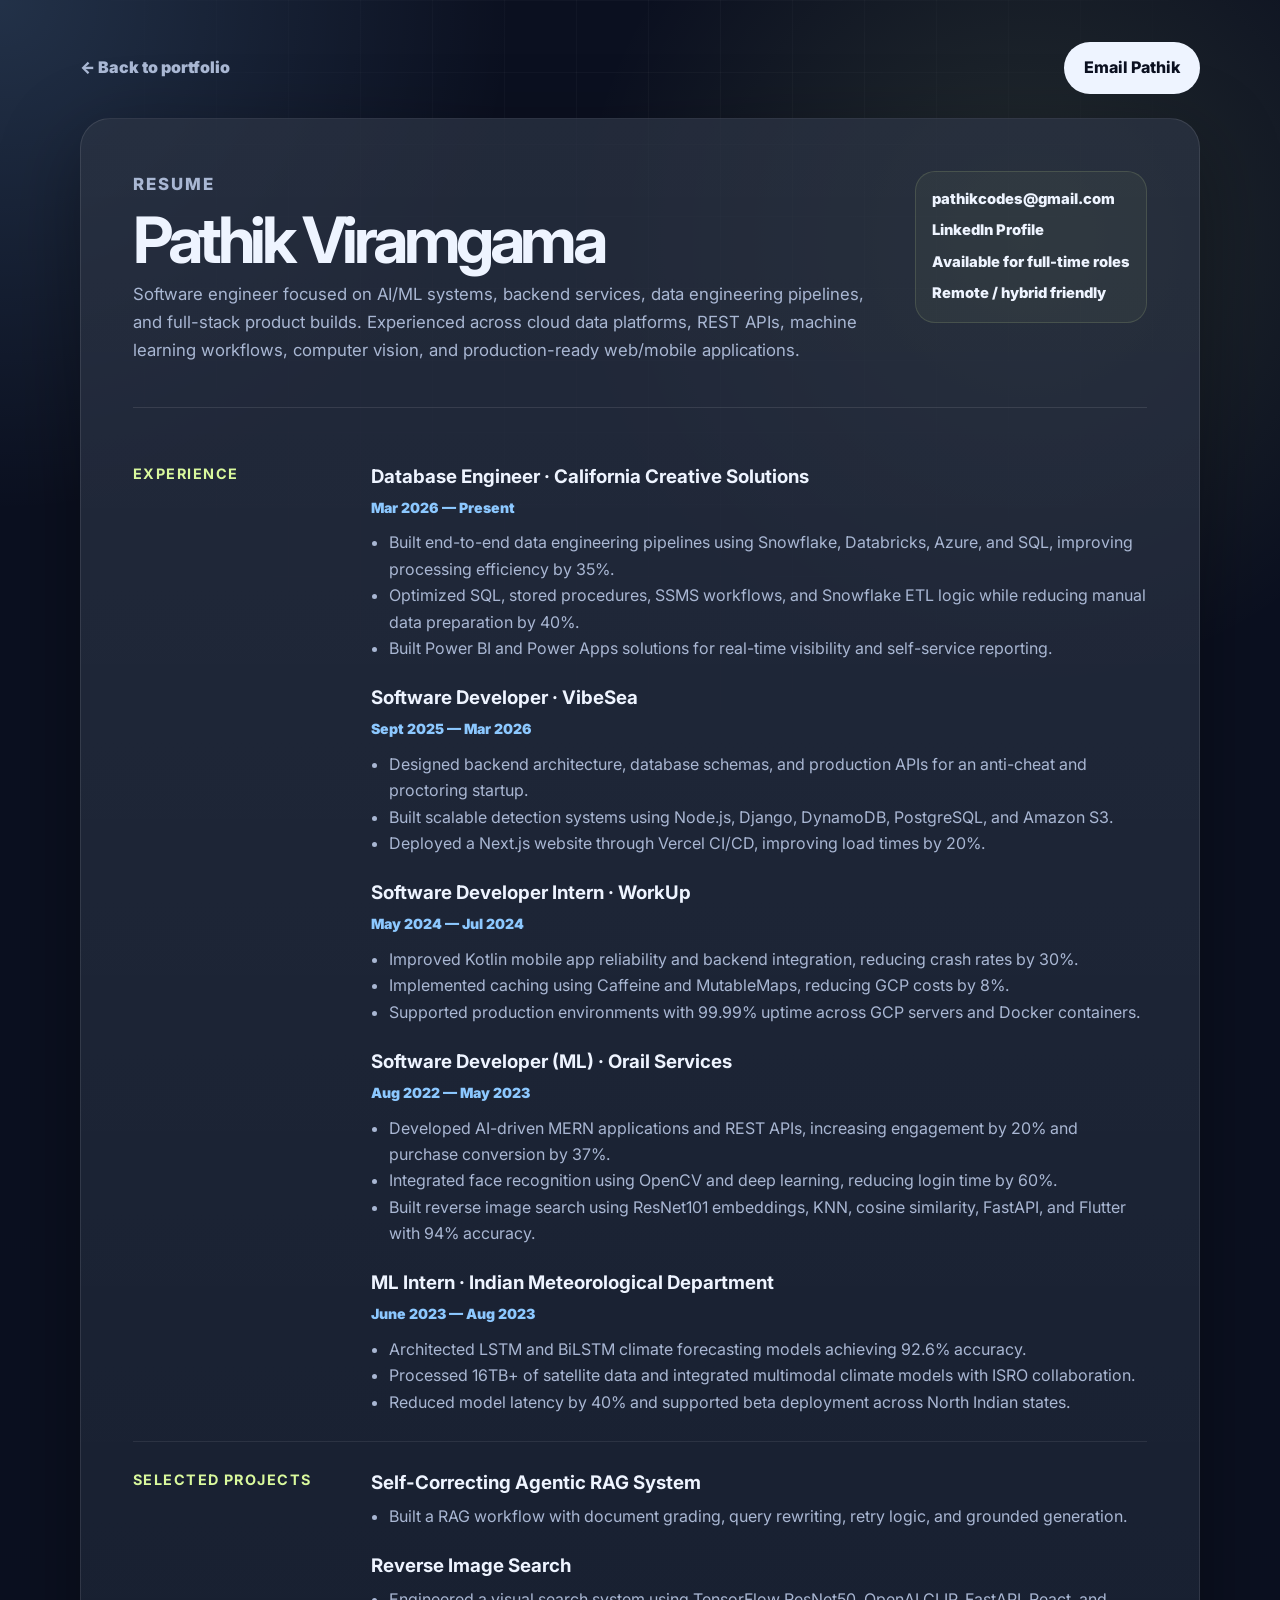
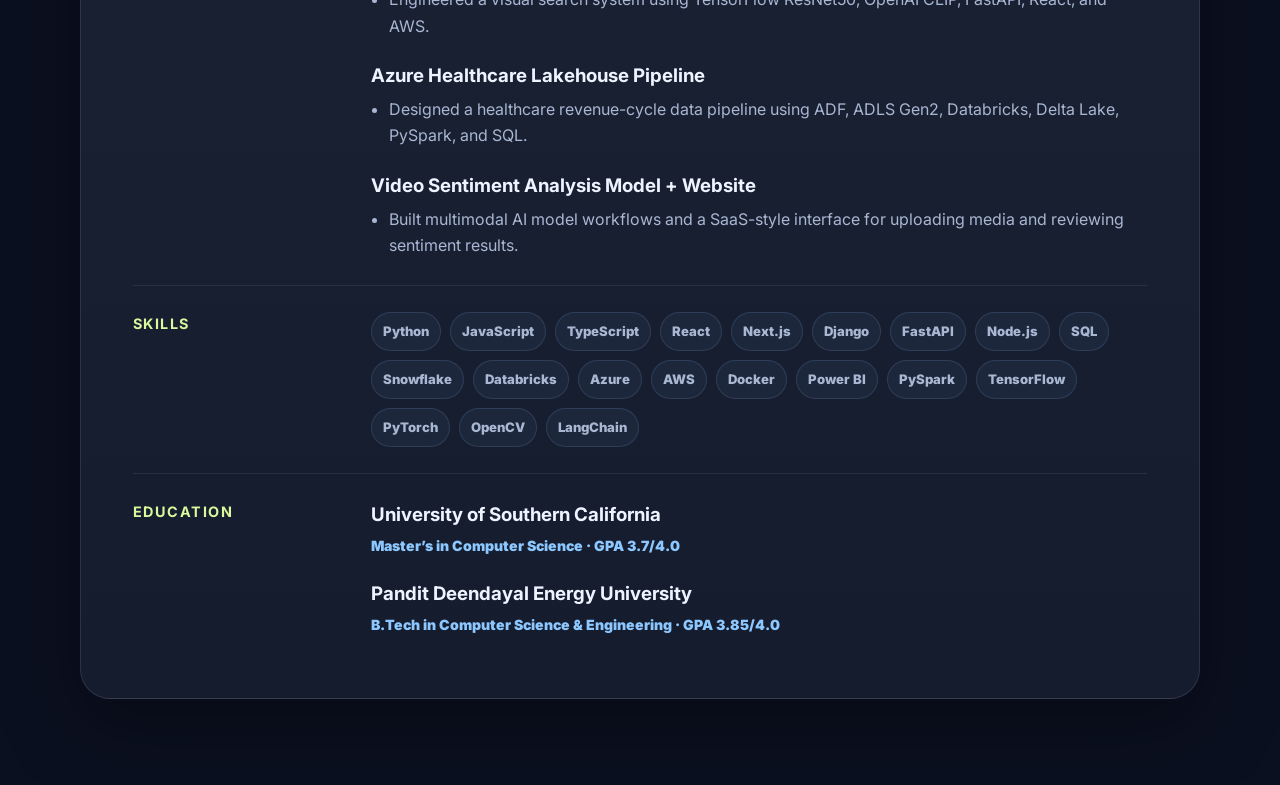
==== resume.html @ 1cc3df8d "UI Commit" ====
<!DOCTYPE html>
<html lang="en">
<head>
  <meta charset="UTF-8" />
  <meta name="viewport" content="width=device-width, initial-scale=1.0" />
  <title>Pathik Viramgama · Resume</title>
  <link rel="preconnect" href="https://fonts.googleapis.com" />
  <link rel="preconnect" href="https://fonts.gstatic.com" crossorigin />
  <link href="https://fonts.googleapis.com/css2?family=Inter:wght@400;600;700;800;900&display=swap" rel="stylesheet" />
  <link rel="stylesheet" href="style.css" />
</head>
<body class="resume-page-body">
  <main class="resume-page container">
    <div class="resume-topbar">
      <a class="resume-back" href="index.html#contact">← Back to portfolio</a>
      <a class="btn primary" href="mailto:pathikcodes@gmail.com">Email Pathik</a>
    </div>

    <article class="resume-sheet">
      <header class="resume-hero">
        <div>
          <p class="eyebrow">Resume</p>
          <h1>Pathik Viramgama</h1>
          <p>Software engineer focused on AI/ML systems, backend services, data engineering pipelines, and full-stack product builds. Experienced across cloud data platforms, REST APIs, machine learning workflows, computer vision, and production-ready web/mobile applications.</p>
        </div>
        <aside class="resume-contact">
          <a href="mailto:pathikcodes@gmail.com">pathikcodes@gmail.com</a>
          <a href="https://www.linkedin.com/in/pathikviramgama15/" target="_blank" rel="noreferrer">LinkedIn Profile</a>
          <span>Available for full-time roles</span>
          <span>Remote / hybrid friendly</span>
        </aside>
      </header>

      <section class="resume-section">
        <h2>Experience</h2>
        <div>
          <div class="resume-item">
            <h3>Database Engineer · California Creative Solutions</h3>
            <p class="resume-meta">Mar 2026 — Present</p>
            <ul>
              <li>Built end-to-end data engineering pipelines using Snowflake, Databricks, Azure, and SQL, improving processing efficiency by 35%.</li>
              <li>Optimized SQL, stored procedures, SSMS workflows, and Snowflake ETL logic while reducing manual data preparation by 40%.</li>
              <li>Built Power BI and Power Apps solutions for real-time visibility and self-service reporting.</li>
            </ul>
          </div>

          <div class="resume-item">
            <h3>Software Developer · VibeSea</h3>
            <p class="resume-meta">Sept 2025 — Mar 2026</p>
            <ul>
              <li>Designed backend architecture, database schemas, and production APIs for an anti-cheat and proctoring startup.</li>
              <li>Built scalable detection systems using Node.js, Django, DynamoDB, PostgreSQL, and Amazon S3.</li>
              <li>Deployed a Next.js website through Vercel CI/CD, improving load times by 20%.</li>
            </ul>
          </div>

          <div class="resume-item">
            <h3>Software Developer Intern · WorkUp</h3>
            <p class="resume-meta">May 2024 — Jul 2024</p>
            <ul>
              <li>Improved Kotlin mobile app reliability and backend integration, reducing crash rates by 30%.</li>
              <li>Implemented caching using Caffeine and MutableMaps, reducing GCP costs by 8%.</li>
              <li>Supported production environments with 99.99% uptime across GCP servers and Docker containers.</li>
            </ul>
          </div>

          <div class="resume-item">
            <h3>Software Developer (ML) · Orail Services</h3>
            <p class="resume-meta">Aug 2022 — May 2023</p>
            <ul>
              <li>Developed AI-driven MERN applications and REST APIs, increasing engagement by 20% and purchase conversion by 37%.</li>
              <li>Integrated face recognition using OpenCV and deep learning, reducing login time by 60%.</li>
              <li>Built reverse image search using ResNet101 embeddings, KNN, cosine similarity, FastAPI, and Flutter with 94% accuracy.</li>
            </ul>
          </div>

          <div class="resume-item">
            <h3>ML Intern · Indian Meteorological Department</h3>
            <p class="resume-meta">June 2023 — Aug 2023</p>
            <ul>
              <li>Architected LSTM and BiLSTM climate forecasting models achieving 92.6% accuracy.</li>
              <li>Processed 16TB+ of satellite data and integrated multimodal climate models with ISRO collaboration.</li>
              <li>Reduced model latency by 40% and supported beta deployment across North Indian states.</li>
            </ul>
          </div>
        </div>
      </section>

      <section class="resume-section">
        <h2>Selected Projects</h2>
        <div>
          <div class="resume-item">
            <h3>Self-Correcting Agentic RAG System</h3>
            <ul>
              <li>Built a RAG workflow with document grading, query rewriting, retry logic, and grounded generation.</li>
            </ul>
          </div>
          <div class="resume-item">
            <h3>Reverse Image Search</h3>
            <ul>
              <li>Engineered a visual search system using TensorFlow ResNet50, OpenAI CLIP, FastAPI, React, and AWS.</li>
            </ul>
          </div>
          <div class="resume-item">
            <h3>Azure Healthcare Lakehouse Pipeline</h3>
            <ul>
              <li>Designed a healthcare revenue-cycle data pipeline using ADF, ADLS Gen2, Databricks, Delta Lake, PySpark, and SQL.</li>
            </ul>
          </div>
          <div class="resume-item">
            <h3>Video Sentiment Analysis Model + Website</h3>
            <ul>
              <li>Built multimodal AI model workflows and a SaaS-style interface for uploading media and reviewing sentiment results.</li>
            </ul>
          </div>
        </div>
      </section>

      <section class="resume-section">
        <h2>Skills</h2>
        <div class="resume-pill-row">
          <span>Python</span><span>JavaScript</span><span>TypeScript</span><span>React</span><span>Next.js</span>
          <span>Django</span><span>FastAPI</span><span>Node.js</span><span>SQL</span><span>Snowflake</span>
          <span>Databricks</span><span>Azure</span><span>AWS</span><span>Docker</span><span>Power BI</span>
          <span>PySpark</span><span>TensorFlow</span><span>PyTorch</span><span>OpenCV</span><span>LangChain</span>
        </div>
      </section>

      <section class="resume-section">
        <h2>Education</h2>
        <div>
          <div class="resume-item">
            <h3>University of Southern California</h3>
            <p class="resume-meta">Master’s in Computer Science · GPA 3.7/4.0</p>
          </div>
          <div class="resume-item">
            <h3>Pandit Deendayal Energy University</h3>
            <p class="resume-meta">B.Tech in Computer Science & Engineering · GPA 3.85/4.0</p>
          </div>
        </div>
      </section>
    </article>
  </main>
</body>
</html>
---- style.css ----
:root {
  --bg: #0b1020;
  --panel: #111a33;
  --panel-2: #17213f;
  --text: #eef4ff;
  --muted: #a9b7d3;
  --line: rgba(255,255,255,0.1);
  --accent: #8cc8ff;
  --accent-2: #d9f99d;
  --shadow: 0 24px 80px rgba(0,0,0,0.35);
}

* { box-sizing: border-box; }
html { scroll-behavior: smooth; }
body {
  margin: 0;
  font-family: Inter, system-ui, -apple-system, BlinkMacSystemFont, "Segoe UI", sans-serif;
  background:
    radial-gradient(circle at top left, rgba(140,200,255,0.18), transparent 32rem),
    radial-gradient(circle at 80% 10%, rgba(217,249,157,0.12), transparent 28rem),
    var(--bg);
  color: var(--text);
  line-height: 1.6;
}

a { color: inherit; text-decoration: none; }
.container { width: min(1120px, calc(100% - 40px)); margin: 0 auto; }

.site-header {
  position: sticky;
  top: 0;
  z-index: 50;
  background: rgba(11,16,32,0.78);
  backdrop-filter: blur(18px);
  border-bottom: 1px solid var(--line);
}

.nav { display: flex; align-items: center; justify-content: space-between; padding: 18px 0; }
.brand {
  width: 42px; height: 42px; border-radius: 14px;
  display: grid; place-items: center;
  background: linear-gradient(135deg, var(--accent), var(--accent-2));
  color: #0b1020; font-weight: 800;
}
.nav-links { display: flex; align-items: center; gap: 24px; color: var(--muted); font-weight: 600; }
.nav-links a:hover { color: var(--text); }
.nav-cta { color: var(--text) !important; padding: 10px 16px; border: 1px solid var(--line); border-radius: 999px; }
.nav-toggle { display: none; background: none; border: 0; color: var(--text); font-size: 28px; }

.hero { min-height: 84vh; display: grid; grid-template-columns: 1.2fr 0.8fr; gap: 48px; align-items: center; padding: 72px 0; }
.eyebrow { color: var(--accent-2); text-transform: uppercase; letter-spacing: 0.12em; font-size: 0.78rem; font-weight: 800; margin: 0 0 12px; }
h1, h2, h3, p { margin-top: 0; }
h1 { font-size: clamp(3rem, 8vw, 6.8rem); line-height: 0.95; letter-spacing: -0.08em; margin-bottom: 24px; }
h1 span { color: var(--accent); }
.hero-text { color: var(--muted); font-size: clamp(1.1rem, 2vw, 1.35rem); max-width: 720px; }
.hero-actions, .contact-actions { display: flex; flex-wrap: wrap; gap: 14px; margin-top: 30px; }
.btn { border-radius: 999px; padding: 13px 20px; font-weight: 800; transition: transform 0.2s ease, border 0.2s ease; display: inline-flex; align-items: center; }
.btn:hover { transform: translateY(-2px); }
.btn.primary { background: var(--text); color: #0b1020; }
.btn.secondary { border: 1px solid var(--line); color: var(--text); background: rgba(255,255,255,0.04); }

.hero-card, .skill-card, .timeline-item, .project-card, .education-card, .contact-section {
  background: linear-gradient(180deg, rgba(255,255,255,0.08), rgba(255,255,255,0.035));
  border: 1px solid var(--line);
  box-shadow: var(--shadow);
  border-radius: 28px;
}
.hero-card { padding: 30px; }
.avatar { width: 84px; height: 84px; border-radius: 28px; background: var(--panel-2); display: grid; place-items: center; font-size: 1.8rem; font-weight: 900; margin-bottom: 24px; border: 1px solid var(--line); }
.hero-card h2 { font-size: 1.6rem; line-height: 1.2; }
.hero-card p, .about-grid p, .timeline-item p, .project-card p, .education-card p, .contact-section p { color: var(--muted); }
.quick-stats { display: grid; grid-template-columns: repeat(3, 1fr); gap: 12px; margin-top: 28px; }
.quick-stats div { padding: 14px; border: 1px solid var(--line); border-radius: 18px; background: rgba(255,255,255,0.04); }
.quick-stats strong { display: block; font-size: 1.4rem; color: var(--accent-2); }
.quick-stats span { display: block; color: var(--muted); font-size: 0.78rem; line-height: 1.25; }

.section { padding: 82px 0; }
.section-heading { max-width: 780px; margin-bottom: 32px; }
.section-heading h2 { font-size: clamp(2rem, 4vw, 3.2rem); line-height: 1.05; letter-spacing: -0.04em; }
.about-grid { display: grid; grid-template-columns: 1fr 1fr; gap: 28px; font-size: 1.05rem; }
.skill-grid, .project-grid, .education-grid { display: grid; grid-template-columns: repeat(3, 1fr); gap: 18px; }
.skill-card, .project-card, .education-card { padding: 24px; box-shadow: none; }
.skill-card h3, .project-card h3, .education-card h3 { margin-bottom: 10px; }
.skill-card p { color: var(--muted); margin-bottom: 0; }

.timeline { display: grid; gap: 18px; }
.timeline-item { padding: 26px; box-shadow: none; }
.timeline-item .date { color: var(--accent-2); font-weight: 800; font-size: 0.86rem; }
.timeline-item h3 { margin: 8px 0 10px; font-size: 1.35rem; }
ul { margin-bottom: 0; color: var(--muted); padding-left: 22px; }

.tags { display: flex; flex-wrap: wrap; gap: 8px; margin-top: 18px; }
.tags span { font-size: 0.8rem; color: var(--accent-2); background: rgba(217,249,157,0.08); border: 1px solid rgba(217,249,157,0.16); padding: 6px 10px; border-radius: 999px; font-weight: 700; }
.education-grid { grid-template-columns: 1fr 1fr; }
.education-card span { color: var(--accent); font-weight: 700; }
.contact-section { padding: 34px; display: flex; align-items: center; justify-content: space-between; gap: 24px; }
.footer { border-top: 1px solid var(--line); color: var(--muted); }
.footer-inner { padding: 28px 0; display: flex; justify-content: space-between; gap: 16px; }

@media (max-width: 860px) {
  .nav-toggle { display: block; }
  .nav-links { display: none; position: absolute; top: 78px; left: 20px; right: 20px; flex-direction: column; padding: 20px; background: var(--panel); border: 1px solid var(--line); border-radius: 20px; }
  .nav-links.open { display: flex; }
  .hero, .about-grid, .skill-grid, .project-grid, .education-grid, .contact-section { grid-template-columns: 1fr; }
  .hero { min-height: auto; padding-top: 48px; }
  .quick-stats { grid-template-columns: 1fr; }
  .contact-section { align-items: flex-start; }
}

/* Interactive polish */
body {
  overflow-x: hidden;
}

body::before {
  content: "";
  position: fixed;
  inset: 0;
  pointer-events: none;
  z-index: -2;
  background-image:
    linear-gradient(rgba(255,255,255,0.035) 1px, transparent 1px),
    linear-gradient(90deg, rgba(255,255,255,0.035) 1px, transparent 1px);
  background-size: 72px 72px;
  mask-image: radial-gradient(circle at 50% 18%, black, transparent 68%);
}

.background-bubbles {
  position: fixed;
  inset: 0;
  pointer-events: none;
  overflow: hidden;
  z-index: -1;
}

.background-bubbles span {
  --mx: 0px;
  --my: 0px;
  position: absolute;
  width: clamp(90px, 12vw, 180px);
  aspect-ratio: 1;
  border-radius: 999px;
  background: radial-gradient(circle at 30% 30%, rgba(255,255,255,0.42), rgba(140,200,255,0.14) 35%, rgba(217,249,157,0.08) 65%, transparent 72%);
  border: 1px solid rgba(255,255,255,0.10);
  filter: blur(0.2px);
  opacity: 0.55;
  transform: translate(var(--mx), var(--my));
  animation: bubbleFloat 11s ease-in-out infinite;
  transition: transform 0.45s ease-out, opacity 0.25s ease;
}

.background-bubbles span:nth-child(1) { left: 5%; top: 16%; animation-delay: -1s; }
.background-bubbles span:nth-child(2) { right: 9%; top: 18%; width: clamp(70px, 10vw, 140px); animation-delay: -4s; }
.background-bubbles span:nth-child(3) { left: 12%; bottom: 18%; width: clamp(60px, 8vw, 120px); animation-delay: -7s; }
.background-bubbles span:nth-child(4) { right: 17%; bottom: 15%; animation-delay: -2s; }
.background-bubbles span:nth-child(5) { left: 46%; top: 42%; width: clamp(45px, 7vw, 90px); animation-delay: -9s; }
.background-bubbles span:nth-child(6) { right: 35%; bottom: 34%; width: clamp(55px, 8vw, 110px); animation-delay: -6s; }

@keyframes bubbleFloat {
  0%, 100% { margin-top: 0; margin-left: 0; }
  35% { margin-top: -24px; margin-left: 18px; }
  70% { margin-top: 18px; margin-left: -14px; }
}

.cursor-dot,
.cursor-ring {
  position: fixed;
  top: 0;
  left: 0;
  pointer-events: none;
  z-index: 9999;
  display: none;
}

.cursor-dot {
  width: 8px;
  height: 8px;
  margin: -4px 0 0 -4px;
  border-radius: 50%;
  background: var(--accent-2);
  box-shadow: 0 0 18px rgba(217,249,157,0.7);
}

.cursor-ring {
  width: 38px;
  height: 38px;
  margin: -19px 0 0 -19px;
  border-radius: 50%;
  border: 1px solid rgba(140,200,255,0.75);
  box-shadow: 0 0 35px rgba(140,200,255,0.25);
  transition: width 0.2s ease, height 0.2s ease, margin 0.2s ease, background 0.2s ease, border 0.2s ease;
}

@media (pointer: fine) {
  body {  }
  body a, body button { cursor: none; }
  .cursor-dot, .cursor-ring { display: block; }
  body.cursor-hover .cursor-ring {
    width: 68px;
    height: 68px;
    margin: -34px 0 0 -34px;
    background: rgba(140,200,255,0.08);
    border-color: rgba(217,249,157,0.95);
  }
  body.cursor-hover .cursor-dot { background: var(--accent); }
}

.brand, .avatar, .btn, .nav-links a, .skill-card, .project-card, .timeline-item, .education-card, .hero-card, .quick-stats div, .tags span {
  will-change: transform;
}

.brand {
  position: relative;
  overflow: hidden;
  transition: transform 0.22s ease, box-shadow 0.22s ease;
}

.brand::after, .btn::after, .project-card::after, .skill-card::after {
  content: "";
  position: absolute;
  inset: -60% -90%;
  background: linear-gradient(115deg, transparent 35%, rgba(255,255,255,0.30), transparent 65%);
  transform: translateX(-70%) rotate(8deg);
  transition: transform 0.65s ease;
  pointer-events: none;
}

.brand:hover { transform: rotate(-6deg) scale(1.08); box-shadow: 0 14px 34px rgba(140,200,255,0.25); }
.brand:hover::after, .btn:hover::after, .project-card:hover::after, .skill-card:hover::after { transform: translateX(70%) rotate(8deg); }

.btn {
  position: relative;
  overflow: hidden;
  box-shadow: 0 0 0 rgba(140,200,255,0);
}

.btn:hover {
  transform: translateY(-4px) scale(1.02);
  box-shadow: 0 16px 38px rgba(140,200,255,0.18);
}

.nav-links a {
  position: relative;
  transition: color 0.2s ease, transform 0.2s ease;
}

.nav-links a:not(.nav-cta)::after {
  content: "";
  position: absolute;
  left: 0;
  right: 0;
  bottom: -7px;
  height: 2px;
  background: linear-gradient(90deg, var(--accent), var(--accent-2));
  transform: scaleX(0);
  transform-origin: right;
  transition: transform 0.24s ease;
}

.nav-links a:hover {
  transform: translateY(-2px);
}

.nav-links a:hover::after {
  transform: scaleX(1);
  transform-origin: left;
}

.hero-card {
  position: relative;
  animation: cardFloat 7s ease-in-out infinite;
}

.hero-card::before {
  content: "";
  position: absolute;
  inset: -1px;
  border-radius: inherit;
  padding: 1px;
  background: linear-gradient(135deg, rgba(140,200,255,0.8), transparent 35%, rgba(217,249,157,0.65));
  -webkit-mask: linear-gradient(#000 0 0) content-box, linear-gradient(#000 0 0);
  -webkit-mask-composite: xor;
  mask-composite: exclude;
  opacity: 0.6;
  pointer-events: none;
}

@keyframes cardFloat {
  0%, 100% { transform: translateY(0); }
  50% { transform: translateY(-12px); }
}

.skill-card, .project-card, .timeline-item, .education-card, .quick-stats div {
  transition: transform 0.24s ease, border-color 0.24s ease, background 0.24s ease, box-shadow 0.24s ease;
}

.skill-card:hover, .project-card:hover, .timeline-item:hover, .education-card:hover {
  transform: translateY(-8px);
  border-color: rgba(140,200,255,0.45);
  background: linear-gradient(180deg, rgba(140,200,255,0.12), rgba(255,255,255,0.045));
  box-shadow: 0 24px 60px rgba(0,0,0,0.25);
}

.quick-stats div:hover {
  transform: translateY(-5px) scale(1.03);
  border-color: rgba(217,249,157,0.40);
  background: rgba(217,249,157,0.08);
}

.tags span {
  transition: transform 0.2s ease, background 0.2s ease, border-color 0.2s ease;
}

.tags span:hover {
  transform: translateY(-3px) rotate(-1deg);
  background: rgba(217,249,157,0.14);
  border-color: rgba(217,249,157,0.34);
}

.reveal {
  opacity: 0;
  transform: translateY(18px);
  transition: opacity 0.65s ease, transform 0.65s ease;
}

.reveal.visible {
  opacity: 1;
  transform: translateY(0);
}

@media (prefers-reduced-motion: reduce) {
  *, *::before, *::after {
    animation-duration: 0.001ms !important;
    animation-iteration-count: 1 !important;
    scroll-behavior: auto !important;
    transition-duration: 0.001ms !important;
  }
  body { cursor: auto; }
  body a, body button { cursor: pointer; }
  .cursor-dot, .cursor-ring { display: none !important; }
}


/* Project section refinements */
.section-subtitle {
  color: var(--muted);
  font-size: 1.02rem;
  max-width: 720px;
  margin-top: -12px;
}

.project-card {
  min-height: 260px;
  display: flex;
  flex-direction: column;
}

.project-card p {
  flex: 1;
}

.project-card h3 {
  letter-spacing: -0.02em;
}

@media (max-width: 1100px) {
  .project-grid {
    grid-template-columns: repeat(2, 1fr);
  }
}

@media (max-width: 680px) {
  .project-grid {
    grid-template-columns: 1fr;
  }
}


/* Cursor visibility fix */
body {
  cursor: auto;
}

.cursor-dot,
.cursor-outline,
.custom-cursor,
.cursor,
.cursor-ring {
  position: fixed;
  top: 0;
  left: 0;
  pointer-events: none;
  z-index: 2147483647;
  opacity: 1;
  visibility: visible;
  mix-blend-mode: difference;
  transform: translate(-50%, -50%);
}

.cursor-dot {
  width: 10px;
  height: 10px;
  border-radius: 999px;
  background: #ffffff;
  box-shadow: 0 0 18px rgba(255, 255, 255, 0.9);
}

.cursor-outline,
.cursor-ring {
  width: 34px;
  height: 34px;
  border: 2px solid rgba(255, 255, 255, 0.95);
  border-radius: 999px;
  transition: width 0.18s ease, height 0.18s ease, border-color 0.18s ease, background 0.18s ease;
}

.cursor-outline.hover,
.cursor-ring.hover {
  width: 56px;
  height: 56px;
  background: rgba(255, 255, 255, 0.12);
  border-color: rgba(255, 255, 255, 1);
}

@media (hover: none), (pointer: coarse) {
  .cursor-dot,
  .cursor-outline,
  .custom-cursor,
  .cursor,
  .cursor-ring {
    display: none !important;
  }

  body {
    cursor: auto;
  }
}


/* Sectioned project layout */
.project-sections {
  display: grid;
  gap: 34px;
}

.project-category {
  position: relative;
}

.project-category-heading {
  display: flex;
  align-items: end;
  justify-content: space-between;
  gap: 16px;
  margin-bottom: 16px;
  padding-bottom: 12px;
  border-bottom: 1px solid var(--border);
}

.project-category-heading h3 {
  font-size: 1.35rem;
  letter-spacing: -0.03em;
}

.project-category-heading span {
  color: var(--muted);
  font-size: 0.92rem;
}

.project-link {
  color: inherit;
  text-decoration: none;
  position: relative;
  overflow: hidden;
}

.project-link:visited {
  color: inherit;
}

.project-cta {
  display: inline-flex;
  align-items: center;
  gap: 6px;
  margin-top: 18px;
  color: var(--accent);
  font-weight: 700;
  font-size: 0.95rem;
  transition: transform 0.25s ease;
}

.project-link:hover .project-cta {
  transform: translateX(6px);
}

.project-link:hover h3 {
  color: var(--accent);
}

.project-card {
  min-height: 285px;
}

.section-subtitle code {
  color: var(--accent);
  font-size: 0.92em;
}

@media (max-width: 720px) {
  .project-category-heading {
    align-items: flex-start;
    flex-direction: column;
  }
}

.project-link {
  cursor: pointer;
}


/* Beautified project category headings */
.project-sections {
  gap: 44px;
}

.project-category {
  padding-top: 4px;
}

.project-category-heading {
  display: flex;
  align-items: center;
  justify-content: flex-start;
  margin-bottom: 18px;
  padding-bottom: 0;
  border-bottom: none;
}

.project-category-heading h3 {
  display: inline-flex;
  align-items: center;
  gap: 12px;
  margin: 0;
  font-size: clamp(1.15rem, 2vw, 1.45rem);
  letter-spacing: -0.035em;
  line-height: 1.1;
}

.project-category-heading h3::before {
  content: "";
  width: 34px;
  height: 2px;
  border-radius: 999px;
  background: linear-gradient(90deg, var(--accent), transparent);
  box-shadow: 0 0 16px rgba(99, 102, 241, 0.45);
}

.project-category-heading h3 span {
  display: inline-flex;
  padding: 9px 16px;
  border: 1px solid var(--border);
  border-radius: 999px;
  background: linear-gradient(135deg, rgba(255,255,255,0.08), rgba(255,255,255,0.025));
  backdrop-filter: blur(10px);
  box-shadow: 0 10px 30px rgba(0,0,0,0.16);
}

.project-category-heading span:not(h3 span) {
  display: none !important;
}

.project-category + .project-category {
  position: relative;
}

.project-category + .project-category::before {
  content: "";
  position: absolute;
  top: -22px;
  left: 0;
  right: 0;
  height: 1px;
  background: linear-gradient(90deg, transparent, var(--border), transparent);
  opacity: 0.7;
}

@media (max-width: 720px) {
  .project-category-heading {
    align-items: flex-start;
    flex-direction: row;
  }

  .project-category-heading h3::before {
    width: 24px;
  }

  .project-category-heading h3 span {
    padding: 8px 13px;
  }
}


/* Photo enhancements */
.brand-photo {
  width: 46px;
  height: 46px;
  padding: 0;
  overflow: hidden;
  border-radius: 50%;
  border: 1px solid rgba(255,255,255,0.16);
  background: transparent;
}

.brand-photo img {
  width: 100%;
  height: 100%;
  object-fit: cover;
  display: block;
}

.avatar-photo {
  width: 116px;
  height: 116px;
  padding: 0;
  border-radius: 50%;
  overflow: hidden;
  border: 3px solid rgba(140,200,255,0.28);
  box-shadow: 0 16px 40px rgba(0,0,0,0.22), 0 0 0 8px rgba(255,255,255,0.03);
}

.avatar-photo img {
  width: 100%;
  height: 100%;
  object-fit: cover;
  display: block;
}

.about-intro-grid {
  display: grid;
  grid-template-columns: minmax(260px, 420px) 1fr;
  gap: 28px;
  align-items: center;
}

.about-photo-card {
  padding: 12px;
}

.about-photo {
  width: 100%;
  aspect-ratio: 4 / 5;
  object-fit: cover;
  object-position: center top;
  display: block;
  border-radius: 24px;
}

.about-copy-stack {
  display: grid;
  gap: 16px;
}

.about-copy-stack p {
  margin: 0;
}

@media (max-width: 860px) {
  .about-intro-grid {
    grid-template-columns: 1fr;
  }

  .about-photo-card {
    max-width: 420px;
  }
}


/* Animated navbar cat widget */
.nav {
  position: relative;
  gap: 18px;
}

.cat-playground {
  position: relative;
  flex: 1;
  height: 54px;
  min-width: 180px;
  margin: 0 18px;
  overflow: hidden;
  pointer-events: none;
}

.nav-cat {
  --cat-x: 12px;
  position: absolute;
  left: 0;
  top: 50%;
  width: 58px;
  height: 42px;
  border: 0;
  padding: 0;
  background: transparent;
  transform: translate(var(--cat-x), -50%);
  pointer-events: auto;
  cursor: pointer;
  animation: catWalk 12s ease-in-out infinite alternate;
  filter: drop-shadow(0 8px 14px rgba(0,0,0,0.25));
}

.cat-body {
  position: absolute;
  left: 12px;
  top: 8px;
  width: 36px;
  height: 30px;
  border-radius: 45% 45% 48% 48%;
  background: linear-gradient(135deg, #f8fafc, #cbd5e1);
  border: 1px solid rgba(255,255,255,0.55);
  box-shadow: inset -6px -8px 10px rgba(30,41,59,0.12);
  animation: catBob 1.4s ease-in-out infinite;
}

.cat-tail {
  position: absolute;
  left: 1px;
  top: 15px;
  width: 24px;
  height: 8px;
  border-radius: 999px;
  border-top: 5px solid #cbd5e1;
  transform-origin: right center;
  transform: rotate(22deg);
  animation: tailWag 1.05s ease-in-out infinite;
}

.cat-ear {
  position: absolute;
  top: -7px;
  width: 13px;
  height: 13px;
  background: #e2e8f0;
  border: 1px solid rgba(255,255,255,0.55);
  clip-path: polygon(50% 0%, 0% 100%, 100% 100%);
}

.cat-ear-left {
  left: 4px;
  transform: rotate(-18deg);
}

.cat-ear-right {
  right: 4px;
  transform: rotate(18deg);
}

.cat-face {
  position: absolute;
  inset: 0;
}

.cat-eye {
  position: absolute;
  top: 11px;
  width: 4px;
  height: 6px;
  border-radius: 999px;
  background: #0f172a;
  animation: catBlink 4.4s infinite;
}

.cat-eye.left { left: 11px; }
.cat-eye.right { right: 11px; }

.cat-nose {
  position: absolute;
  left: 50%;
  top: 17px;
  width: 5px;
  height: 4px;
  border-radius: 60% 60% 70% 70%;
  background: #fb7185;
  transform: translateX(-50%);
}

.cat-mouth {
  position: absolute;
  left: 50%;
  top: 18px;
  transform: translateX(-50%) scale(0.72);
  color: #334155;
  font-size: 11px;
  font-weight: 700;
  line-height: 1;
}

.purr-bubble {
  position: absolute;
  left: 42px;
  top: -3px;
  padding: 4px 8px;
  border-radius: 999px;
  background: rgba(217,249,157,0.16);
  border: 1px solid rgba(217,249,157,0.28);
  color: var(--accent-2);
  font-size: 0.72rem;
  font-weight: 800;
  opacity: 0;
  transform: translateY(8px) scale(0.9);
  transition: opacity 0.18s ease, transform 0.18s ease;
  white-space: nowrap;
}

.nav-cat.is-purring .purr-bubble {
  opacity: 1;
  transform: translateY(-4px) scale(1);
}

.nav-cat.is-purring .cat-body {
  animation: catBob 0.25s ease-in-out infinite;
}

.nav-cat:hover .cat-body {
  background: linear-gradient(135deg, #ffffff, #d9f99d);
}

@keyframes catWalk {
  0% { transform: translate(6px, -50%) rotate(0deg); }
  12% { transform: translate(18%, -52%) rotate(-2deg); }
  27% { transform: translate(38%, -48%) rotate(2deg); }
  43% { transform: translate(55%, -52%) rotate(-1deg); }
  58% { transform: translate(72%, -50%) rotate(1deg); }
  75% { transform: translate(50%, -47%) rotate(-2deg); }
  100% { transform: translate(calc(100% - 66px), -50%) rotate(0deg); }
}

@keyframes catBob {
  0%, 100% { transform: translateY(0); }
  50% { transform: translateY(-3px); }
}

@keyframes tailWag {
  0%, 100% { transform: rotate(20deg); }
  50% { transform: rotate(42deg); }
}

@keyframes catBlink {
  0%, 92%, 100% { transform: scaleY(1); }
  95% { transform: scaleY(0.12); }
}

@media (max-width: 860px) {
  .cat-playground {
    display: none;
  }
}


/* Education + contact polish */
.education-showcase {
  display: grid;
  grid-template-columns: repeat(2, minmax(0, 1fr));
  gap: 18px;
}

.education-feature {
  position: relative;
  overflow: hidden;
  padding: 30px;
}

.education-feature::before {
  content: "";
  position: absolute;
  inset: -1px;
  background:
    radial-gradient(circle at 15% 0%, rgba(140,200,255,0.18), transparent 35%),
    radial-gradient(circle at 85% 20%, rgba(217,249,157,0.11), transparent 38%);
  opacity: 0.9;
  pointer-events: none;
}

.education-feature > * {
  position: relative;
  z-index: 1;
}

.education-topline {
  display: flex;
  align-items: center;
  justify-content: space-between;
  margin-bottom: 22px;
}

.school-mark {
  width: 58px;
  height: 58px;
  border-radius: 18px;
  display: inline-flex;
  align-items: center;
  justify-content: center;
  background: linear-gradient(135deg, rgba(140,200,255,0.26), rgba(217,249,157,0.14));
  border: 1px solid rgba(255,255,255,0.14);
  color: var(--text);
  font-weight: 900;
  letter-spacing: -0.05em;
  box-shadow: 0 14px 30px rgba(0,0,0,0.18);
}

.edu-chip {
  color: var(--accent-2);
  background: rgba(217,249,157,0.08);
  border: 1px solid rgba(217,249,157,0.18);
  padding: 7px 12px;
  border-radius: 999px;
  font-size: 0.8rem;
  font-weight: 800;
}

.edu-meta {
  display: flex;
  flex-wrap: wrap;
  gap: 10px;
  margin: 18px 0 0;
}

.edu-meta span {
  color: var(--muted);
  background: rgba(255,255,255,0.045);
  border: 1px solid rgba(255,255,255,0.08);
  padding: 8px 11px;
  border-radius: 999px;
  font-size: 0.88rem;
  font-weight: 650;
}

.edu-focus {
  display: flex;
  flex-wrap: wrap;
  gap: 8px;
  margin-top: 18px;
}

.edu-focus span {
  color: var(--accent);
  background: rgba(140,200,255,0.08);
  border: 1px solid rgba(140,200,255,0.18);
  padding: 7px 10px;
  border-radius: 999px;
  font-size: 0.78rem;
  font-weight: 800;
}

.contact-upgraded {
  position: relative;
  overflow: hidden;
  padding: 38px;
  align-items: stretch;
}

.contact-upgraded::before {
  content: "";
  position: absolute;
  inset: 0;
  background:
    radial-gradient(circle at 12% 12%, rgba(140,200,255,0.18), transparent 32%),
    radial-gradient(circle at 85% 60%, rgba(217,249,157,0.12), transparent 36%);
  pointer-events: none;
}

.contact-upgraded > * {
  position: relative;
  z-index: 1;
}

.contact-copy {
  max-width: 650px;
}

.contact-highlights {
  display: flex;
  flex-wrap: wrap;
  gap: 10px;
  margin-top: 20px;
}

.contact-highlights span {
  color: var(--accent-2);
  background: rgba(217,249,157,0.07);
  border: 1px solid rgba(217,249,157,0.16);
  padding: 8px 12px;
  border-radius: 999px;
  font-size: 0.86rem;
  font-weight: 800;
}

.contact-panel {
  display: grid;
  gap: 14px;
  align-content: center;
  justify-items: end;
  min-width: 320px;
}

.contact-mini-card {
  width: 100%;
  max-width: 360px;
  padding: 18px;
  border-radius: 22px;
  background: rgba(255,255,255,0.055);
  border: 1px solid rgba(255,255,255,0.10);
  box-shadow: inset 0 1px 0 rgba(255,255,255,0.08);
}

.mini-label {
  display: block;
  color: var(--muted);
  font-size: 0.82rem;
  font-weight: 800;
  letter-spacing: 0.08em;
  text-transform: uppercase;
  margin-bottom: 8px;
}

.contact-mini-card strong {
  color: var(--text);
  font-size: 1.05rem;
}

.contact-actions {
  display: flex;
  flex-wrap: wrap;
  justify-content: flex-end;
  gap: 12px;
}

@media (max-width: 900px) {
  .education-showcase {
    grid-template-columns: 1fr;
  }

  .contact-panel {
    justify-items: start;
    min-width: 0;
  }

  .contact-actions {
    justify-content: flex-start;
  }
}


/* Certifications and papers section */
.certifications-section {
  position: relative;
}

.cert-grid {
  display: grid;
  grid-template-columns: repeat(3, minmax(0, 1fr));
  gap: 18px;
}

.cert-card {
  position: relative;
  display: grid;
  grid-template-columns: auto 1fr auto;
  gap: 16px;
  align-items: start;
  padding: 24px;
  color: inherit;
  text-decoration: none;
  min-height: 210px;
  overflow: hidden;
  transition: transform 0.25s ease, border-color 0.25s ease, background 0.25s ease;
}

.cert-card::before {
  content: "";
  position: absolute;
  inset: -1px;
  background:
    radial-gradient(circle at 15% 0%, rgba(140,200,255,0.17), transparent 34%),
    radial-gradient(circle at 92% 82%, rgba(217,249,157,0.12), transparent 35%);
  opacity: 0;
  transition: opacity 0.25s ease;
  pointer-events: none;
}

.cert-card > * {
  position: relative;
  z-index: 1;
}

.cert-card:hover {
  transform: translateY(-8px);
  border-color: rgba(140,200,255,0.34);
}

.cert-card:hover::before {
  opacity: 1;
}

.cert-icon {
  width: 48px;
  height: 48px;
  border-radius: 16px;
  display: inline-flex;
  align-items: center;
  justify-content: center;
  background: linear-gradient(135deg, rgba(140,200,255,0.25), rgba(217,249,157,0.12));
  border: 1px solid rgba(255,255,255,0.14);
  color: var(--text);
  font-weight: 900;
  letter-spacing: -0.04em;
  box-shadow: 0 14px 30px rgba(0,0,0,0.16);
}

.cert-type {
  display: inline-flex;
  color: var(--accent-2);
  background: rgba(217,249,157,0.07);
  border: 1px solid rgba(217,249,157,0.15);
  padding: 6px 10px;
  border-radius: 999px;
  font-size: 0.74rem;
  font-weight: 900;
  text-transform: uppercase;
  letter-spacing: 0.07em;
  margin-bottom: 12px;
}

.cert-card h3 {
  margin: 0 0 10px;
  font-size: 1.15rem;
  letter-spacing: -0.03em;
}

.cert-card p {
  margin: 0;
  color: var(--muted);
  line-height: 1.65;
}

.cert-arrow {
  color: var(--accent);
  font-size: 1.3rem;
  font-weight: 900;
  transition: transform 0.25s ease;
}

.cert-card:hover .cert-arrow {
  transform: translate(4px, -4px);
}

.cert-placeholder {
  opacity: 0.88;
  pointer-events: none;
}

.muted-arrow {
  color: var(--muted);
}

@media (max-width: 980px) {
  .cert-grid {
    grid-template-columns: 1fr;
  }

  .cert-card {
    min-height: auto;
  }
}


/* Education logo images */
.school-logo-wrap {
  padding: 0;
  overflow: hidden;
  background: rgba(255,255,255,0.96);
}

.school-logo {
  width: 100%;
  height: 100%;
  object-fit: contain;
  display: block;
}

.school-logo-usc {
  padding: 6px;
}

.school-logo-pdeu {
  padding: 4px;
}


/* Interactive education hover and click effects */
.education-clickable {
  cursor: pointer;
  transition: transform 0.28s ease, border-color 0.28s ease, box-shadow 0.28s ease;
}

.education-clickable:hover {
  transform: translateY(-8px);
  border-color: rgba(140,200,255,0.36);
  box-shadow: 0 22px 60px rgba(0,0,0,0.22);
}

.education-clickable:hover .school-logo-wrap {
  transform: translateY(-6px) scale(1.08) rotate(-2deg);
  box-shadow: 0 18px 42px rgba(140,200,255,0.18), 0 0 0 8px rgba(255,255,255,0.035);
}

.education-clickable:hover .edu-chip {
  transform: translateY(-4px) scale(1.06);
}

.education-clickable:hover .edu-meta span,
.education-clickable:hover .edu-focus span {
  transform: translateY(-5px) scale(1.055);
  border-color: rgba(217,249,157,0.28);
}

.education-clickable:hover .edu-focus span:nth-child(2) {
  transform: translateY(-9px) scale(1.08);
}

.education-clickable:hover .edu-focus span:nth-child(3) {
  transform: translateY(-6px) scale(1.06);
}

.school-logo-wrap,
.edu-chip,
.edu-meta span,
.edu-focus span {
  transition: transform 0.25s ease, border-color 0.25s ease, box-shadow 0.25s ease, background 0.25s ease;
}

.education-pop-message {
  position: absolute;
  right: 24px;
  bottom: 22px;
  z-index: 3;
  opacity: 0;
  transform: translateY(12px) scale(0.92);
  pointer-events: none;
  padding: 10px 15px;
  border-radius: 999px;
  font-weight: 900;
  letter-spacing: -0.02em;
  background: rgba(255,255,255,0.92);
  color: #111827;
  border: 1px solid rgba(255,255,255,0.5);
  box-shadow: 0 16px 38px rgba(0,0,0,0.26);
  transition: opacity 0.22s ease, transform 0.22s ease;
}

.education-clickable.show-edu-message .education-pop-message {
  opacity: 1;
  transform: translateY(-4px) scale(1);
}

.education-clickable[data-edu-theme="usc"] .education-pop-message {
  color: #990000;
  background: linear-gradient(135deg, #fff7ed, #ffffff);
  border-color: rgba(153,0,0,0.18);
}

.education-clickable[data-edu-theme="usc"].show-edu-message {
  box-shadow: 0 24px 70px rgba(153,0,0,0.20);
}

.education-clickable[data-edu-theme="pdeu"] .education-pop-message {
  color: #0f766e;
  background: linear-gradient(135deg, #ecfeff, #ffffff);
  border-color: rgba(15,118,110,0.18);
}

.education-clickable[data-edu-theme="pdeu"].show-edu-message {
  box-shadow: 0 24px 70px rgba(15,118,110,0.18);
}

@media (max-width: 620px) {
  .education-pop-message {
    left: 24px;
    right: auto;
    bottom: 18px;
    max-width: calc(100% - 48px);
  }
}


/* Recent work interactive hover + company links */
.work-clickable {
  position: relative;
  cursor: pointer;
  overflow: hidden;
  transition: transform 0.28s ease, border-color 0.28s ease, box-shadow 0.28s ease, background 0.28s ease;
}

.work-clickable::before {
  content: "";
  position: absolute;
  inset: -1px;
  background:
    radial-gradient(circle at 14% 0%, rgba(140,200,255,0.16), transparent 34%),
    radial-gradient(circle at 92% 70%, rgba(217,249,157,0.10), transparent 38%);
  opacity: 0;
  transition: opacity 0.25s ease;
  pointer-events: none;
}

.work-clickable > * {
  position: relative;
  z-index: 1;
}

.work-clickable:hover {
  transform: translateY(-8px);
  border-color: rgba(140,200,255,0.36);
  box-shadow: 0 22px 60px rgba(0,0,0,0.22);
}

.work-clickable:hover::before {
  opacity: 1;
}

.work-clickable h3 {
  display: flex;
  align-items: center;
  gap: 10px;
}

.work-clickable h3 a {
  color: inherit;
  text-decoration: none;
  transition: color 0.22s ease;
}

.work-clickable:hover h3 a {
  color: var(--accent);
}

.work-link-arrow {
  color: var(--accent);
  font-size: 1.05rem;
  opacity: 0.65;
  transform: translateY(1px);
  transition: transform 0.24s ease, opacity 0.24s ease;
}

.work-clickable:hover .work-link-arrow {
  opacity: 1;
  transform: translate(5px, -4px);
}

.work-clickable:hover .date {
  transform: translateY(-4px) scale(1.05);
  color: var(--accent-2);
}

.work-clickable:hover li {
  transform: translateY(-4px);
}

.work-clickable:hover li:nth-child(2) {
  transform: translateY(-7px);
}

.work-clickable:hover li:nth-child(3) {
  transform: translateY(-5px);
}

.work-clickable .date,
.work-clickable li {
  transition: transform 0.25s ease, color 0.25s ease;
}

.work-clickable ul {
  display: grid;
  gap: 8px;
}

.work-clickable li {
  padding: 9px 12px;
  border-radius: 14px;
  background: rgba(255,255,255,0.025);
  border: 1px solid rgba(255,255,255,0.055);
}

.work-clickable:hover li {
  border-color: rgba(217,249,157,0.14);
  background: rgba(217,249,157,0.04);
}

@media (max-width: 700px) {
  .work-clickable h3 {
    align-items: flex-start;
  }
}


/* Shiny hover effect for Recent Work bullet chips */
.work-clickable li {
  position: relative;
  overflow: hidden;
  isolation: isolate;
}

.work-clickable li::before {
  content: "";
  position: absolute;
  inset: 0;
  background:
    radial-gradient(circle at var(--shine-x, 50%) var(--shine-y, 50%), rgba(255,255,255,0.16), transparent 34%),
    linear-gradient(115deg, transparent 0%, transparent 38%, rgba(255,255,255,0.34) 48%, rgba(217,249,157,0.22) 52%, transparent 64%, transparent 100%);
  transform: translateX(-120%);
  opacity: 0;
  transition: transform 0.65s ease, opacity 0.25s ease;
  pointer-events: none;
  z-index: -1;
}

.work-clickable li::after {
  content: "";
  position: absolute;
  inset: -1px;
  border-radius: inherit;
  background: linear-gradient(90deg, rgba(140,200,255,0.0), rgba(217,249,157,0.45), rgba(140,200,255,0.0));
  opacity: 0;
  pointer-events: none;
  z-index: -2;
  transition: opacity 0.25s ease;
}

.work-clickable li:hover {
  color: var(--text);
  border-color: rgba(217,249,157,0.38);
  background: rgba(217,249,157,0.075);
  box-shadow:
    0 0 0 1px rgba(217,249,157,0.08),
    0 12px 32px rgba(217,249,157,0.10),
    inset 0 1px 0 rgba(255,255,255,0.16);
  transform: translateY(-7px) scale(1.012);
}

.work-clickable li:hover::before {
  opacity: 1;
  transform: translateX(120%);
}

.work-clickable li:hover::after {
  opacity: 1;
}

.work-clickable:hover li:hover {
  border-color: rgba(217,249,157,0.42);
}


/* Fix Recent Work bullet spacing consistency */
.work-clickable ul {
  display: grid;
  gap: 10px;
  padding-left: 0;
  margin-top: 16px;
  list-style: none;
}

.work-clickable li {
  margin: 0;
  transform: none;
}

.work-clickable:hover li,
.work-clickable:hover li:nth-child(2),
.work-clickable:hover li:nth-child(3) {
  transform: none;
}

.work-clickable li:hover {
  transform: translateY(-3px) scale(1.006);
}

.work-clickable li + li {
  margin-top: 0;
}


/* Profile photo dropdown + add-cat menu */
.profile-menu-wrap {
  position: relative;
  display: inline-flex;
  align-items: center;
  z-index: 50;
}

.profile-menu-trigger {
  border: 0;
  cursor: pointer;
}

.profile-menu-trigger:focus-visible {
  outline: 2px solid var(--accent-2);
  outline-offset: 4px;
}

.profile-dropdown {
  position: absolute;
  top: calc(100% + 12px);
  left: 0;
  width: 210px;
  padding: 10px;
  border-radius: 18px;
  background: rgba(15, 23, 42, 0.94);
  border: 1px solid rgba(255,255,255,0.12);
  box-shadow: 0 24px 60px rgba(0,0,0,0.32);
  backdrop-filter: blur(16px);
  opacity: 0;
  visibility: hidden;
  transform: translateY(-8px) scale(0.96);
  transition: opacity 0.2s ease, transform 0.2s ease, visibility 0.2s ease;
}

.profile-dropdown::before {
  content: "";
  position: absolute;
  top: -7px;
  left: 17px;
  width: 14px;
  height: 14px;
  background: rgba(15, 23, 42, 0.94);
  border-left: 1px solid rgba(255,255,255,0.12);
  border-top: 1px solid rgba(255,255,255,0.12);
  transform: rotate(45deg);
}

.profile-menu-wrap.open .profile-dropdown {
  opacity: 1;
  visibility: visible;
  transform: translateY(0) scale(1);
}

.profile-dropdown a,
.profile-dropdown button {
  width: 100%;
  display: flex;
  align-items: center;
  justify-content: flex-start;
  gap: 8px;
  padding: 11px 12px;
  border-radius: 12px;
  border: 0;
  background: transparent;
  color: var(--text);
  text-decoration: none;
  font: inherit;
  font-weight: 750;
  text-align: left;
  cursor: pointer;
  transition: background 0.18s ease, color 0.18s ease, transform 0.18s ease;
}

.profile-dropdown a:hover,
.profile-dropdown button:hover {
  background: rgba(140,200,255,0.10);
  color: var(--accent-2);
  transform: translateX(3px);
}

.cat-playground.cat-hidden {
  opacity: 0;
  transform: scale(0.84);
  pointer-events: none;
}

.cat-playground.cat-added {
  opacity: 1;
  transform: scale(1);
  pointer-events: none;
  transition: opacity 0.32s ease, transform 0.32s ease;
}

.cat-playground.cat-added .nav-cat {
  pointer-events: auto;
}

.cat-playground.cat-added .nav-cat {
  animation: catWalk 12s ease-in-out infinite alternate, catArrival 0.55s ease-out 1;
}

@keyframes catArrival {
  0% {
    opacity: 0;
    filter: blur(4px) drop-shadow(0 8px 14px rgba(0,0,0,0.25));
  }
  70% {
    opacity: 1;
    transform: translate(24px, -50%) scale(1.15);
  }
  100% {
    opacity: 1;
  }
}

.add-cat-btn.cat-added-label {
  color: var(--accent-2);
}


/* Wobbly unaligned intro photo */
.about-photo-card {
  transform: rotate(-3.5deg) translateY(8px);
  animation: photoWobble 6.5s ease-in-out infinite;
  transform-origin: 48% 52%;
}

.about-photo-card::after {
  content: "";
  position: absolute;
  inset: 18px;
  border-radius: 28px;
  border: 1px solid rgba(217,249,157,0.18);
  transform: rotate(4deg) translate(10px, 10px);
  pointer-events: none;
  opacity: 0.75;
}

.about-photo {
  transform: rotate(1.5deg) scale(1.015);
  transition: transform 0.35s ease, filter 0.35s ease;
}

.about-photo-card:hover {
  animation-play-state: paused;
  transform: rotate(-5deg) translateY(-4px) translateX(6px) scale(1.02);
}

.about-photo-card:hover .about-photo {
  transform: rotate(3deg) scale(1.045);
  filter: saturate(1.12) contrast(1.05);
}

@keyframes photoWobble {
  0%, 100% {
    transform: rotate(-3.5deg) translateY(8px) translateX(-2px);
  }
  25% {
    transform: rotate(-1.8deg) translateY(-4px) translateX(5px);
  }
  50% {
    transform: rotate(-4.8deg) translateY(4px) translateX(8px);
  }
  75% {
    transform: rotate(-2.4deg) translateY(-7px) translateX(-4px);
  }
}

@media (prefers-reduced-motion: reduce) {
  .about-photo-card {
    animation: none;
  }
}


/* Animated About heading words */
.engineer-word,
.messy-word,
.systems-word {
  position: relative;
  display: inline-block;
  white-space: nowrap;
}

.engineer-word {
  color: var(--text);
  animation: engineChug 2.6s ease-in-out infinite;
  transform-origin: bottom left;
}

.engineer-word::after {
  content: "🚂";
  position: absolute;
  left: 50%;
  top: -34px;
  font-size: 0.48em;
  transform: translateX(-50%);
  filter: drop-shadow(0 8px 10px rgba(0,0,0,0.25));
  animation: engineRoll 3.2s ease-in-out infinite;
}

.steam-puff {
  position: absolute;
  top: -32px;
  width: 10px;
  height: 10px;
  border-radius: 999px;
  background: rgba(255,255,255,0.72);
  filter: blur(0.2px);
  opacity: 0;
  pointer-events: none;
}

.steam-1 {
  left: 64%;
  animation: steamPuff 2.2s ease-out infinite;
}

.steam-2 {
  left: 71%;
  animation: steamPuff 2.2s ease-out infinite 0.55s;
}

.messy-word {
  color: var(--accent-2);
  text-shadow: 0 0 24px rgba(217,249,157,0.18);
  animation: messyWobble 1.45s ease-in-out infinite;
  transform-origin: center;
}

.messy-word::before,
.messy-word::after {
  content: "~";
  position: absolute;
  color: rgba(217,249,157,0.55);
  font-weight: 900;
  font-size: 0.55em;
  animation: messySquiggle 1.2s ease-in-out infinite;
}

.messy-word::before {
  left: -18px;
  top: -8px;
}

.messy-word::after {
  right: -18px;
  bottom: -5px;
  animation-delay: 0.35s;
}

.systems-word {
  color: var(--accent);
  padding-right: 44px;
  text-shadow: 0 0 24px rgba(140,200,255,0.16);
}

.gear {
  position: absolute;
  display: inline-flex;
  align-items: center;
  justify-content: center;
  color: var(--accent);
  filter: drop-shadow(0 0 10px rgba(140,200,255,0.42));
  pointer-events: none;
}

.gear-one {
  right: 18px;
  top: -14px;
  font-size: 0.48em;
  animation: gearSpin 2.4s linear infinite;
}

.gear-two {
  right: -4px;
  bottom: -8px;
  font-size: 0.34em;
  color: var(--accent-2);
  animation: gearSpinReverse 1.8s linear infinite;
}

@keyframes engineChug {
  0%, 100% { transform: translateY(0) rotate(0deg); }
  20% { transform: translateY(-1px) rotate(-0.45deg); }
  40% { transform: translateY(1px) rotate(0.4deg); }
  60% { transform: translateY(-1px) rotate(0.25deg); }
  80% { transform: translateY(1px) rotate(-0.25deg); }
}

@keyframes engineRoll {
  0%, 100% { transform: translateX(-58%) translateY(0) rotate(-2deg); }
  50% { transform: translateX(-42%) translateY(-2px) rotate(3deg); }
}

@keyframes steamPuff {
  0% { transform: translate(0, 0) scale(0.45); opacity: 0; }
  18% { opacity: 0.72; }
  70% { opacity: 0.22; }
  100% { transform: translate(16px, -24px) scale(1.8); opacity: 0; }
}

@keyframes messyWobble {
  0%, 100% { transform: rotate(0deg) translateY(0); }
  18% { transform: rotate(-1.7deg) translateY(-1px); }
  36% { transform: rotate(1.5deg) translateY(1px); }
  54% { transform: rotate(-1.1deg) translateY(-1px); }
  72% { transform: rotate(0.9deg) translateY(1px); }
}

@keyframes messySquiggle {
  0%, 100% { transform: translateY(0) rotate(0deg); opacity: 0.45; }
  50% { transform: translateY(-4px) rotate(12deg); opacity: 0.85; }
}

@keyframes gearSpin {
  from { transform: rotate(0deg); }
  to { transform: rotate(360deg); }
}

@keyframes gearSpinReverse {
  from { transform: rotate(360deg); }
  to { transform: rotate(0deg); }
}

@media (max-width: 640px) {
  .engineer-word::after {
    top: -26px;
  }

  .steam-puff {
    top: -25px;
  }

  .systems-word {
    padding-right: 32px;
  }

  .gear-one {
    right: 12px;
  }

  .gear-two {
    right: -2px;
  }
}

@media (prefers-reduced-motion: reduce) {
  .engineer-word,
  .engineer-word::after,
  .steam-puff,
  .messy-word,
  .messy-word::before,
  .messy-word::after,
  .gear-one,
  .gear-two {
    animation: none !important;
  }
}


/* Interactive About paragraph section */
.interactive-about-copy {
  position: relative;
  padding: 4px;
  border-radius: 28px;
}

.about-glow-layer {
  position: absolute;
  inset: -18px;
  border-radius: 34px;
  background:
    radial-gradient(circle at var(--about-glow-x, 30%) var(--about-glow-y, 35%), rgba(140,200,255,0.16), transparent 34%),
    radial-gradient(circle at calc(var(--about-glow-x, 30%) + 18%) calc(var(--about-glow-y, 35%) + 14%), rgba(217,249,157,0.10), transparent 30%);
  opacity: 0;
  pointer-events: none;
  transition: opacity 0.28s ease;
  z-index: 0;
}

.interactive-about-copy:hover .about-glow-layer {
  opacity: 1;
}

.interactive-about-copy > *:not(.about-glow-layer) {
  position: relative;
  z-index: 1;
}

.about-keyword {
  position: relative;
  display: inline-flex;
  color: var(--accent-2);
  font-weight: 850;
  border-bottom: 1px dashed rgba(217,249,157,0.45);
  cursor: help;
  transition: transform 0.2s ease, color 0.2s ease, text-shadow 0.2s ease;
}

.about-keyword:hover {
  transform: translateY(-2px);
  color: #f0fdb7;
  text-shadow: 0 0 20px rgba(217,249,157,0.28);
}

.about-keyword::after,
.skill-pill::after {
  content: attr(data-tooltip);
  position: absolute;
  left: 50%;
  bottom: calc(100% + 10px);
  width: max-content;
  max-width: 260px;
  padding: 9px 12px;
  border-radius: 14px;
  background: rgba(15, 23, 42, 0.96);
  border: 1px solid rgba(255,255,255,0.13);
  color: var(--text);
  font-size: 0.78rem;
  font-weight: 750;
  line-height: 1.35;
  box-shadow: 0 16px 38px rgba(0,0,0,0.28);
  transform: translate(-50%, 8px) scale(0.94);
  opacity: 0;
  pointer-events: none;
  transition: opacity 0.18s ease, transform 0.18s ease;
  z-index: 20;
}

.about-keyword:hover::after,
.skill-pill:hover::after {
  opacity: 1;
  transform: translate(-50%, 0) scale(1);
}

.skill-pill {
  position: relative;
  display: inline-flex;
  align-items: center;
  margin: 3px 4px;
  padding: 5px 10px;
  border-radius: 999px;
  color: var(--accent);
  background: rgba(140,200,255,0.075);
  border: 1px solid rgba(140,200,255,0.18);
  font-weight: 850;
  font-size: 0.94em;
  cursor: help;
  transition: transform 0.2s ease, background 0.2s ease, border-color 0.2s ease, box-shadow 0.2s ease;
  overflow: visible;
}

.skill-pill::before {
  content: "";
  position: absolute;
  inset: 0;
  border-radius: inherit;
  background: linear-gradient(115deg, transparent 25%, rgba(255,255,255,0.28), transparent 68%);
  transform: translateX(-120%);
  transition: transform 0.55s ease;
  pointer-events: none;
}

.skill-pill:hover {
  transform: translateY(-4px) scale(1.04);
  border-color: rgba(217,249,157,0.34);
  background: rgba(217,249,157,0.075);
  box-shadow: 0 12px 28px rgba(140,200,255,0.11);
}

.skill-pill:hover::before {
  transform: translateX(120%);
}

.build-toggle {
  margin-top: 22px;
  padding: 16px;
  border-radius: 24px;
  background: rgba(255,255,255,0.045);
  border: 1px solid rgba(255,255,255,0.09);
  box-shadow: inset 0 1px 0 rgba(255,255,255,0.055);
}

.build-toggle-buttons {
  display: flex;
  flex-wrap: wrap;
  gap: 10px;
  margin-bottom: 14px;
}

.build-tab {
  border: 1px solid rgba(140,200,255,0.18);
  background: rgba(140,200,255,0.055);
  color: var(--muted);
  border-radius: 999px;
  padding: 9px 13px;
  font: inherit;
  font-size: 0.88rem;
  font-weight: 850;
  cursor: pointer;
  transition: transform 0.2s ease, color 0.2s ease, background 0.2s ease, border-color 0.2s ease;
}

.build-tab:hover {
  transform: translateY(-3px);
  color: var(--text);
}

.build-tab.active {
  color: #0f172a;
  background: linear-gradient(135deg, var(--accent-2), var(--accent));
  border-color: transparent;
  box-shadow: 0 12px 30px rgba(140,200,255,0.14);
}

.build-panel {
  display: grid;
  grid-template-columns: auto 1fr;
  gap: 12px;
  align-items: start;
  padding: 14px;
  border-radius: 18px;
  background: rgba(15,23,42,0.32);
  border: 1px solid rgba(255,255,255,0.07);
}

.build-panel p {
  margin: 0;
  color: var(--text);
  line-height: 1.55;
}

.build-icon {
  font-size: 1.35rem;
  line-height: 1;
  animation: buildIconFloat 2.8s ease-in-out infinite;
}

@keyframes buildIconFloat {
  0%, 100% { transform: translateY(0) rotate(0deg); }
  50% { transform: translateY(-4px) rotate(-4deg); }
}

@media (max-width: 620px) {
  .about-keyword::after,
  .skill-pill::after {
    display: none;
  }

  .build-panel {
    grid-template-columns: 1fr;
  }
}


/* Simplified About section cleanup */
.simple-about-copy {
  padding: 0;
  border-radius: 0;
}

.simple-about-copy .about-glow-layer,
.simple-about-copy .build-toggle,
.simple-about-copy .build-toggle-buttons,
.simple-about-copy .build-panel {
  display: none !important;
}

.about-line-group {
  display: grid;
  gap: 16px;
}

.about-main-line {
  font-size: clamp(1.05rem, 1.4vw, 1.22rem);
  line-height: 1.85;
}

.simple-about-copy p {
  max-width: 760px;
}

.simple-about-copy .about-keyword {
  display: inline;
  color: var(--accent-2);
  font-weight: 850;
  border-bottom: 1px solid rgba(217,249,157,0.35);
  cursor: default;
  transition: color 0.2s ease, border-color 0.2s ease;
}

.simple-about-copy .about-keyword:hover {
  color: var(--text);
  border-color: var(--accent-2);
  transform: none;
  text-shadow: none;
}

.simple-about-copy .about-keyword::after {
  display: none !important;
}

.about-skill-row {
  display: flex;
  flex-wrap: wrap;
  gap: 10px;
  margin: 18px 0 4px;
  max-width: 760px;
}

.simple-about-copy .skill-pill {
  margin: 0;
  padding: 7px 12px;
  color: var(--accent);
  background: rgba(140,200,255,0.07);
  border: 1px solid rgba(140,200,255,0.18);
  box-shadow: none;
  cursor: default;
  overflow: hidden;
}

.simple-about-copy .skill-pill::before {
  opacity: 0;
  transform: translateX(-130%);
}

.simple-about-copy .skill-pill::after {
  display: none !important;
}

.simple-about-copy .skill-pill:hover {
  transform: translateY(-3px);
  color: var(--text);
  background: rgba(140,200,255,0.12);
  border-color: rgba(217,249,157,0.35);
  box-shadow: 0 10px 26px rgba(140,200,255,0.10);
}

.simple-about-copy .skill-pill:hover::before {
  opacity: 1;
  transform: translateX(130%);
}

.simple-build-grid {
  display: grid;
  grid-template-columns: repeat(3, minmax(0, 1fr));
  gap: 12px;
  margin-top: 24px;
  max-width: 760px;
}

.simple-build-grid article {
  padding: 16px;
  border-radius: 20px;
  background: rgba(255,255,255,0.045);
  border: 1px solid rgba(255,255,255,0.09);
  transition: transform 0.22s ease, border-color 0.22s ease, background 0.22s ease;
}

.simple-build-grid article:hover {
  transform: translateY(-4px);
  border-color: rgba(140,200,255,0.24);
  background: rgba(140,200,255,0.06);
}

.simple-build-grid span {
  display: inline-flex;
  color: var(--accent-2);
  font-weight: 900;
  font-size: 0.84rem;
  letter-spacing: 0.08em;
  text-transform: uppercase;
  margin-bottom: 8px;
}

.simple-build-grid p {
  margin: 0;
  color: var(--muted);
  line-height: 1.55;
  font-size: 0.95rem;
}

@media (max-width: 760px) {
  .simple-build-grid {
    grid-template-columns: 1fr;
  }

  .about-main-line {
    line-height: 1.7;
  }
}


/* Move animated tech chips to Skills section */
.about-skill-row {
  display: none !important;
}

.toolkit-chip-cloud {
  display: flex;
  flex-wrap: wrap;
  gap: 10px;
  margin: 6px 0 26px;
  max-width: 920px;
}

.tool-chip {
  position: relative;
  display: inline-flex;
  align-items: center;
  margin: 0;
  padding: 8px 14px;
  border-radius: 999px;
  color: var(--accent);
  background: rgba(140,200,255,0.07);
  border: 1px solid rgba(140,200,255,0.18);
  font-weight: 850;
  font-size: 0.95rem;
  overflow: hidden;
  cursor: default;
  transition: transform 0.22s ease, color 0.22s ease, background 0.22s ease, border-color 0.22s ease, box-shadow 0.22s ease;
}

.tool-chip::before {
  content: "";
  position: absolute;
  inset: 0;
  border-radius: inherit;
  background: linear-gradient(
    115deg,
    transparent 0%,
    transparent 36%,
    rgba(255,255,255,0.28) 48%,
    rgba(217,249,157,0.22) 54%,
    transparent 68%,
    transparent 100%
  );
  opacity: 0;
  transform: translateX(-130%);
  transition: transform 0.58s ease, opacity 0.18s ease;
  pointer-events: none;
}

.tool-chip:hover {
  transform: translateY(-4px) scale(1.04);
  color: var(--text);
  background: rgba(140,200,255,0.12);
  border-color: rgba(217,249,157,0.34);
  box-shadow: 0 12px 28px rgba(140,200,255,0.10);
}

.tool-chip:hover::before {
  opacity: 1;
  transform: translateX(130%);
}

@media (max-width: 680px) {
  .toolkit-chip-cloud {
    gap: 8px;
    margin-bottom: 22px;
  }

  .tool-chip {
    font-size: 0.9rem;
    padding: 7px 12px;
  }
}


/* Skills cards with animated mini chips */
.toolkit-chip-cloud {
  display: none !important;
}

.skill-card-enhanced {
  display: flex;
  flex-direction: column;
  gap: 16px;
}

.skill-mini-list {
  display: flex;
  flex-wrap: wrap;
  gap: 10px;
}

.skill-mini-chip {
  position: relative;
  display: inline-flex;
  align-items: center;
  padding: 7px 12px;
  border-radius: 999px;
  color: var(--accent);
  background: rgba(140,200,255,0.07);
  border: 1px solid rgba(140,200,255,0.18);
  font-size: 0.88rem;
  font-weight: 800;
  line-height: 1;
  overflow: hidden;
  cursor: default;
  transition: transform 0.22s ease, color 0.22s ease, background 0.22s ease, border-color 0.22s ease, box-shadow 0.22s ease;
}

.skill-mini-chip::before {
  content: "";
  position: absolute;
  inset: 0;
  border-radius: inherit;
  background: linear-gradient(
    115deg,
    transparent 0%,
    transparent 38%,
    rgba(255,255,255,0.26) 48%,
    rgba(217,249,157,0.18) 54%,
    transparent 66%,
    transparent 100%
  );
  opacity: 0;
  transform: translateX(-135%);
  transition: transform 0.58s ease, opacity 0.18s ease;
  pointer-events: none;
}

.skill-mini-chip:hover {
  transform: translateY(-4px) scale(1.04);
  color: var(--text);
  background: rgba(140,200,255,0.12);
  border-color: rgba(217,249,157,0.34);
  box-shadow: 0 12px 24px rgba(140,200,255,0.10);
}

.skill-mini-chip:hover::before {
  opacity: 1;
  transform: translateX(130%);
}

@media (max-width: 680px) {
  .skill-mini-list {
    gap: 8px;
  }

  .skill-mini-chip {
    font-size: 0.84rem;
    padding: 7px 11px;
  }
}


/* Toolkit section: hide card shine until hover + add education-style chip enlargement */
.skill-card-enhanced {
  position: relative;
  overflow: hidden;
}

.skill-card-enhanced::after {
  opacity: 0;
  transform: translateX(-120%) rotate(8deg);
}

.skill-card-enhanced:hover::after {
  opacity: 1;
  transform: translateX(120%) rotate(8deg);
}

.skill-card-enhanced .skill-mini-chip {
  transition:
    transform 0.24s ease,
    color 0.22s ease,
    background 0.22s ease,
    border-color 0.22s ease,
    box-shadow 0.22s ease;
}

.skill-card-enhanced:hover .skill-mini-chip {
  transform: translateY(-4px) scale(1.04);
  border-color: rgba(217,249,157,0.26);
  background: rgba(140,200,255,0.10);
  box-shadow: 0 10px 22px rgba(140,200,255,0.08);
}

.skill-card-enhanced:hover .skill-mini-chip:nth-child(2n) {
  transform: translateY(-6px) scale(1.05);
}

.skill-card-enhanced:hover .skill-mini-chip:nth-child(3n) {
  transform: translateY(-5px) scale(1.045);
}

.skill-card-enhanced .skill-mini-chip:hover {
  transform: translateY(-7px) scale(1.07);
  color: var(--text);
  background: rgba(140,200,255,0.14);
  border-color: rgba(217,249,157,0.36);
  box-shadow: 0 14px 28px rgba(140,200,255,0.12);
}


/* About keyword hover popups */
.simple-about-copy .about-keyword-popup {
  position: relative;
  display: inline-flex;
  align-items: center;
  vertical-align: baseline;
  outline: none;
}

.simple-about-copy .about-keyword-label {
  display: inline-block;
  color: inherit;
  border-bottom: 1px solid rgba(217,249,157,0.35);
}

.simple-about-copy .about-keyword-panel {
  position: absolute;
  left: 0;
  top: calc(100% + 14px);
  min-width: 280px;
  max-width: 340px;
  padding: 14px;
  border-radius: 18px;
  background: rgba(15, 23, 42, 0.97);
  border: 1px solid rgba(255,255,255,0.11);
  box-shadow: 0 18px 42px rgba(0,0,0,0.30);
  opacity: 0;
  visibility: hidden;
  transform: translateY(8px) scale(0.96);
  transition: opacity 0.18s ease, transform 0.18s ease, visibility 0.18s ease;
  z-index: 40;
  pointer-events: none;
}

.simple-about-copy .about-keyword-panel::before {
  content: "";
  position: absolute;
  top: -6px;
  left: 18px;
  width: 12px;
  height: 12px;
  background: rgba(15, 23, 42, 0.97);
  border-left: 1px solid rgba(255,255,255,0.11);
  border-top: 1px solid rgba(255,255,255,0.11);
  transform: rotate(45deg);
}

.simple-about-copy .about-popup-title {
  display: block;
  color: var(--accent-2);
  font-size: 0.8rem;
  font-weight: 900;
  letter-spacing: 0.08em;
  text-transform: uppercase;
  margin-bottom: 10px;
}

.simple-about-copy .about-popup-chips {
  display: flex;
  flex-wrap: wrap;
  gap: 8px;
}

.simple-about-copy .about-keyword-popup:hover .about-keyword-panel,
.simple-about-copy .about-keyword-popup:focus-within .about-keyword-panel,
.simple-about-copy .about-keyword-popup:focus .about-keyword-panel {
  opacity: 1;
  visibility: visible;
  transform: translateY(0) scale(1);
  pointer-events: auto;
}

.simple-about-copy .about-keyword-popup:hover .about-keyword-label,
.simple-about-copy .about-keyword-popup:focus .about-keyword-label,
.simple-about-copy .about-keyword-popup:focus-within .about-keyword-label {
  color: var(--text);
  border-color: var(--accent-2);
}

.simple-about-copy .about-keyword-panel .skill-mini-chip {
  font-size: 0.8rem;
  padding: 6px 10px;
}

@media (max-width: 760px) {
  .simple-about-copy .about-keyword-panel {
    left: 0;
    right: auto;
    min-width: 240px;
    max-width: min(300px, 80vw);
  }
}


/* Ensure every toolkit chip animates on skill-card hover */
.skill-card-enhanced .skill-mini-list {
  align-items: flex-start;
}

.skill-card-enhanced .skill-mini-chip {
  display: inline-flex;
  will-change: transform;
  transform: translateY(0) scale(1);
}

.skill-card-enhanced:hover .skill-mini-chip {
  transform: translateY(-5px) scale(1.045);
  border-color: rgba(217,249,157,0.28);
  background: rgba(140,200,255,0.105);
  box-shadow: 0 10px 22px rgba(140,200,255,0.09);
}

.skill-card-enhanced:hover .skill-mini-chip:nth-child(1) { transform: translateY(-5px) scale(1.045); transition-delay: 0ms; }
.skill-card-enhanced:hover .skill-mini-chip:nth-child(2) { transform: translateY(-6px) scale(1.05); transition-delay: 20ms; }
.skill-card-enhanced:hover .skill-mini-chip:nth-child(3) { transform: translateY(-5px) scale(1.045); transition-delay: 40ms; }
.skill-card-enhanced:hover .skill-mini-chip:nth-child(4) { transform: translateY(-6px) scale(1.05); transition-delay: 60ms; }
.skill-card-enhanced:hover .skill-mini-chip:nth-child(5) { transform: translateY(-5px) scale(1.045); transition-delay: 80ms; }
.skill-card-enhanced:hover .skill-mini-chip:nth-child(6) { transform: translateY(-6px) scale(1.05); transition-delay: 100ms; }
.skill-card-enhanced:hover .skill-mini-chip:nth-child(7) { transform: translateY(-5px) scale(1.045); transition-delay: 120ms; }
.skill-card-enhanced:hover .skill-mini-chip:nth-child(8) { transform: translateY(-6px) scale(1.05); transition-delay: 140ms; }
.skill-card-enhanced:hover .skill-mini-chip:nth-child(9) { transform: translateY(-5px) scale(1.045); transition-delay: 160ms; }

.skill-card-enhanced .skill-mini-chip:hover {
  transform: translateY(-9px) scale(1.08) !important;
  color: var(--text);
  border-color: rgba(217,249,157,0.42);
  background: rgba(217,249,157,0.08);
  box-shadow: 0 16px 32px rgba(140,200,255,0.14);
  transition-delay: 0ms;
}

/* Keep the shine fully hidden until the chip itself is hovered */
.skill-card-enhanced .skill-mini-chip::before {
  opacity: 0;
  transform: translateX(-140%);
}

.skill-card-enhanced .skill-mini-chip:hover::before {
  opacity: 1;
  transform: translateX(140%);
}


/* Toolkit category icons + skill chip tooltips */
.skill-card-enhanced h3 {
  display: flex;
  align-items: center;
  gap: 11px;
}

.skill-category-icon {
  width: 38px;
  height: 38px;
  border-radius: 14px;
  display: inline-flex;
  align-items: center;
  justify-content: center;
  color: var(--accent-2);
  background: rgba(217,249,157,0.07);
  border: 1px solid rgba(217,249,157,0.16);
  font-size: 1rem;
  font-weight: 900;
  line-height: 1;
  box-shadow: inset 0 1px 0 rgba(255,255,255,0.07);
  transition: transform 0.25s ease, color 0.25s ease, background 0.25s ease, border-color 0.25s ease;
}

.skill-card-enhanced:hover .skill-category-icon {
  color: var(--text);
  background: rgba(140,200,255,0.12);
  border-color: rgba(140,200,255,0.28);
}

.skill-card-enhanced:hover .icon-code {
  animation: codeBounce 0.72s ease-in-out infinite;
}

.skill-card-enhanced:hover .icon-screen {
  animation: screenFlicker 1.1s ease-in-out infinite;
}

.skill-card-enhanced:hover .icon-server {
  animation: serverStack 0.9s ease-in-out infinite;
}

.skill-card-enhanced:hover .icon-brain {
  animation: brainPulse 1.05s ease-in-out infinite;
}

.skill-card-enhanced:hover .icon-cloud {
  animation: cloudFloat 1.55s ease-in-out infinite;
}

.skill-card-enhanced:hover .icon-database {
  animation: databaseSpin 1.15s ease-in-out infinite;
}

.skill-mini-chip[data-skill-tooltip] {
  overflow: visible;
}

.skill-mini-chip[data-skill-tooltip]::after {
  content: attr(data-skill-tooltip);
  position: absolute;
  left: 50%;
  bottom: calc(100% + 10px);
  width: max-content;
  max-width: 230px;
  padding: 8px 10px;
  border-radius: 12px;
  background: rgba(15, 23, 42, 0.97);
  border: 1px solid rgba(255,255,255,0.12);
  color: var(--text);
  font-size: 0.74rem;
  font-weight: 750;
  line-height: 1.35;
  text-align: center;
  white-space: normal;
  box-shadow: 0 14px 34px rgba(0,0,0,0.28);
  transform: translate(-50%, 7px) scale(0.94);
  opacity: 0;
  visibility: hidden;
  pointer-events: none;
  transition: opacity 0.17s ease, transform 0.17s ease, visibility 0.17s ease;
  z-index: 80;
}

.skill-mini-chip[data-skill-tooltip]:hover::after {
  opacity: 1;
  visibility: visible;
  transform: translate(-50%, 0) scale(1);
}

@keyframes codeBounce {
  0%, 100% { transform: translateY(0) rotate(0deg); }
  50% { transform: translateY(-4px) rotate(-4deg); }
}

@keyframes screenFlicker {
  0%, 100% { transform: scale(1); box-shadow: inset 0 1px 0 rgba(255,255,255,0.07); }
  45% { transform: scale(1.06); box-shadow: 0 0 18px rgba(140,200,255,0.18); }
}

@keyframes serverStack {
  0%, 100% { transform: translateY(0); }
  33% { transform: translateY(-3px); }
  66% { transform: translateY(2px); }
}

@keyframes brainPulse {
  0%, 100% { transform: scale(1); filter: drop-shadow(0 0 0 rgba(217,249,157,0)); }
  50% { transform: scale(1.13); filter: drop-shadow(0 0 12px rgba(217,249,157,0.35)); }
}

@keyframes cloudFloat {
  0%, 100% { transform: translateX(0) translateY(0); }
  50% { transform: translateX(4px) translateY(-4px); }
}

@keyframes databaseSpin {
  0%, 100% { transform: rotate(0deg) scale(1); }
  50% { transform: rotate(9deg) scale(1.08); }
}

@media (max-width: 700px) {
  .skill-mini-chip[data-skill-tooltip]::after {
    display: none;
  }

  .skill-category-icon {
    width: 34px;
    height: 34px;
    border-radius: 12px;
  }
}

@media (prefers-reduced-motion: reduce) {
  .skill-card-enhanced:hover .skill-category-icon {
    animation: none !important;
  }
}


/* Toolkit tooltip overflow + full-card scale + icon tilt */
.skill-card-enhanced {
  overflow: visible !important;
  z-index: 1;
  transform-origin: center center;
}

.skill-card-enhanced:hover {
  transform: translateY(-10px) scale(1.02) !important;
  z-index: 10;
}

.skill-card-enhanced::after {
  inset: 0 !important;
  border-radius: inherit;
  opacity: 0;
  transform: translateX(-120%) rotate(8deg);
  clip-path: inset(0 round 28px);
}

.skill-card-enhanced:hover::after {
  opacity: 1;
  transform: translateX(120%) rotate(8deg);
}

.skill-card-enhanced .skill-mini-list {
  overflow: visible;
}

.skill-card-enhanced .skill-mini-chip,
.skill-mini-chip[data-skill-tooltip] {
  overflow: visible !important;
}

.skill-mini-chip[data-skill-tooltip]::after {
  z-index: 120;
}

.skill-card-enhanced:hover .skill-category-icon {
  transform: rotate(-8deg) scale(1.08);
}

.skill-card-enhanced:hover .icon-code {
  animation: codeBounceTilt 0.78s ease-in-out infinite;
}

.skill-card-enhanced:hover .icon-screen {
  animation: screenTilt 1.1s ease-in-out infinite;
}

.skill-card-enhanced:hover .icon-server {
  animation: serverTilt 0.95s ease-in-out infinite;
}

.skill-card-enhanced:hover .icon-brain {
  animation: brainTilt 1.05s ease-in-out infinite;
}

.skill-card-enhanced:hover .icon-cloud {
  animation: cloudTilt 1.55s ease-in-out infinite;
}

.skill-card-enhanced:hover .icon-database {
  animation: databaseTilt 1.15s ease-in-out infinite;
}

@keyframes codeBounceTilt {
  0%, 100% { transform: translateY(0) rotate(-6deg) scale(1.04); }
  50% { transform: translateY(-4px) rotate(-12deg) scale(1.1); }
}

@keyframes screenTilt {
  0%, 100% { transform: rotate(-6deg) scale(1.04); box-shadow: inset 0 1px 0 rgba(255,255,255,0.07); }
  45% { transform: rotate(-10deg) scale(1.1); box-shadow: 0 0 18px rgba(140,200,255,0.18); }
}

@keyframes serverTilt {
  0%, 100% { transform: translateY(0) rotate(-6deg) scale(1.04); }
  33% { transform: translateY(-3px) rotate(-10deg) scale(1.08); }
  66% { transform: translateY(2px) rotate(-4deg) scale(1.06); }
}

@keyframes brainTilt {
  0%, 100% { transform: rotate(-6deg) scale(1.04); filter: drop-shadow(0 0 0 rgba(217,249,157,0)); }
  50% { transform: rotate(-10deg) scale(1.14); filter: drop-shadow(0 0 12px rgba(217,249,157,0.35)); }
}

@keyframes cloudTilt {
  0%, 100% { transform: translateX(0) translateY(0) rotate(-6deg) scale(1.04); }
  50% { transform: translateX(4px) translateY(-4px) rotate(-11deg) scale(1.1); }
}

@keyframes databaseTilt {
  0%, 100% { transform: rotate(-6deg) scale(1.04); }
  50% { transform: rotate(6deg) scale(1.1); }
}


/* Remove shine completely from Technical toolkit section */
.skill-card-enhanced::after,
.skill-card-enhanced:hover::after,
.skill-card-enhanced .skill-mini-chip::before,
.skill-card-enhanced .skill-mini-chip:hover::before,
.skill-card-enhanced .skill-mini-chip[data-skill-tooltip]::before,
.skill-card-enhanced .skill-mini-chip[data-skill-tooltip]:hover::before {
  display: none !important;
  opacity: 0 !important;
  transform: none !important;
  background: none !important;
}

.skill-card-enhanced .skill-mini-chip {
  isolation: auto;
}


/* Interactive hero name + role rotator + 3D profile card */
.hero-name {
  position: relative;
  display: inline-flex;
  flex-wrap: wrap;
  background: linear-gradient(90deg, #8cc8ff, #d9f99d, #8cc8ff);
  background-size: 220% 100%;
  -webkit-background-clip: text;
  background-clip: text;
  color: transparent;
  animation: heroNameFlowIdle 7s ease-in-out infinite;
}

.hero-name::after {
  content: "";
  position: absolute;
  left: 2px;
  right: 2px;
  bottom: 0.05em;
  height: 0.08em;
  border-radius: 999px;
  background: linear-gradient(90deg, transparent, rgba(140,200,255,0.75), rgba(217,249,157,0.65), transparent);
  transform: scaleX(0);
  transform-origin: left;
  transition: transform 0.45s ease;
}

.hero-name:hover {
  animation: heroNameFlowHover 1.45s linear infinite;
}

.hero-name:hover::after {
  transform: scaleX(1);
}

.hero-letter {
  display: inline-block;
  transition: transform 0.22s ease, filter 0.22s ease;
  transition-delay: calc(var(--i) * 18ms);
}

.hero-name:hover .hero-letter {
  transform: translateY(-0.085em);
  filter: drop-shadow(0 0 14px rgba(140,200,255,0.22));
}

.role-rotator {
  display: inline-flex;
  align-items: center;
  gap: 10px;
  width: fit-content;
  margin: 12px 0 18px;
  padding: 9px 14px;
  border-radius: 999px;
  background: rgba(140,200,255,0.075);
  border: 1px solid rgba(140,200,255,0.16);
  box-shadow: inset 0 1px 0 rgba(255,255,255,0.06);
  color: var(--muted);
  font-weight: 800;
}

.role-prefix {
  color: var(--accent-2);
  font-size: 0.9rem;
}

.role-text {
  color: var(--text);
  min-width: 190px;
  position: relative;
}

.role-text::after {
  content: "";
  display: inline-block;
  width: 2px;
  height: 1em;
  margin-left: 4px;
  background: var(--accent-2);
  transform: translateY(2px);
  animation: caretBlink 0.85s steps(2, start) infinite;
}

.hero-tilt-card {
  transform-style: preserve-3d;
  will-change: transform;
  transition: transform 0.18s ease, box-shadow 0.25s ease, border-color 0.25s ease;
}

.hero-tilt-card:hover {
  border-color: rgba(140,200,255,0.42);
  box-shadow: 0 34px 90px rgba(0,0,0,0.32), 0 0 40px rgba(140,200,255,0.08);
}

.hero-tilt-card > * {
  transform: translateZ(18px);
}

.hero-tilt-card .quick-stats div {
  transform: translateZ(26px);
}

@keyframes heroNameFlowIdle {
  0%, 100% { background-position: 0% 50%; }
  50% { background-position: 100% 50%; }
}

@keyframes heroNameFlowHover {
  0% { background-position: 0% 50%; }
  100% { background-position: 220% 50%; }
}

@keyframes caretBlink {
  0%, 45% { opacity: 1; }
  46%, 100% { opacity: 0; }
}

@media (max-width: 720px) {
  .hero-name {
    display: inline;
  }

  .hero-letter {
    display: inline;
  }

  .role-rotator {
    display: flex;
    width: 100%;
    max-width: 330px;
  }

  .role-text {
    min-width: 0;
  }
}

@media (prefers-reduced-motion: reduce) {
  .hero-name,
  .role-text::after {
    animation: none !important;
  }

  .hero-letter,
  .hero-tilt-card {
    transition: none !important;
  }
}


/* Fix hero name wrapping: keep Pathik and Viramgama intact */
.hero-name {
  display: inline !important;
  white-space: normal;
}

.hero-word {
  display: inline-block;
  white-space: nowrap;
}

.hero-space {
  display: inline;
}

.hero-letter {
  display: inline-block;
}

@media (max-width: 720px) {
  .hero-name {
    display: inline !important;
  }

  .hero-word {
    display: inline-block;
    white-space: nowrap;
  }

  .hero-letter {
    display: inline-block;
  }
}


/* Fluid hero description text */
.hero-text-fluid {
  position: relative;
  max-width: 680px;
}

.fluid-word {
  display: inline-block;
  will-change: transform, color;
  animation: fluidTextDrift 4.8s ease-in-out infinite;
  animation-delay: calc(var(--i) * 90ms);
  transition: transform 0.25s ease, color 0.25s ease, text-shadow 0.25s ease;
}

.hero-text-fluid:hover .fluid-word {
  animation-play-state: paused;
  transform: translateY(0) !important;
  color: var(--text);
  text-shadow: 0 0 18px rgba(140,200,255,0.16);
}

.hero-text-fluid::after {
  content: "";
  position: absolute;
  left: 0;
  bottom: -8px;
  width: 0;
  height: 2px;
  border-radius: 999px;
  background: linear-gradient(90deg, var(--accent), var(--accent-2), transparent);
  transition: width 0.35s ease;
}

.hero-text-fluid:hover::after {
  width: 82%;
}

@keyframes fluidTextDrift {
  0%, 100% {
    transform: translateY(0);
  }
  28% {
    transform: translateY(-3px);
  }
  56% {
    transform: translateY(2px);
  }
  78% {
    transform: translateY(-1px);
  }
}

@media (prefers-reduced-motion: reduce) {
  .fluid-word {
    animation: none !important;
  }
}

/* Multi-animal navbar additions: cat toggle fix + corgi + parrot */
.nav-animal.animal-hidden {
  opacity: 0;
  visibility: hidden;
  pointer-events: none !important;
}

.cat-playground.cat-added .nav-animal:not(.animal-hidden) {
  opacity: 1;
  visibility: visible;
}

.nav-dog,
.nav-parrot {
  position: absolute;
  top: 50%;
  width: 62px;
  height: 44px;
  border: 0;
  padding: 0;
  background: transparent;
  transform: translate(10px, -50%);
  pointer-events: auto;
  cursor: pointer;
  filter: drop-shadow(0 8px 14px rgba(0,0,0,0.24));
}

.cat-playground.cat-added .nav-dog:not(.animal-hidden) {
  animation: dogRun 13s ease-in-out infinite alternate, catArrival 0.55s ease-out 1;
  animation-delay: -3.5s, 0s;
}

.cat-playground.cat-added .nav-parrot:not(.animal-hidden) {
  animation: parrotFly 10s ease-in-out infinite alternate, catArrival 0.55s ease-out 1;
  animation-delay: -6s, 0s;
}

.dog-body {
  position: absolute;
  left: 10px;
  top: 12px;
  width: 42px;
  height: 26px;
  border-radius: 46% 46% 42% 42%;
  background: linear-gradient(135deg, #fbbf24, #f59e0b 58%, #b45309);
  border: 1px solid rgba(255,255,255,0.45);
  box-shadow: inset -7px -8px 10px rgba(120,53,15,0.18);
  animation: dogBounce 1.1s ease-in-out infinite;
}

.dog-tail {
  position: absolute;
  left: 0;
  top: 20px;
  width: 22px;
  height: 9px;
  border-radius: 999px;
  border-top: 6px solid #f59e0b;
  transform-origin: right center;
  transform: rotate(28deg);
  animation: dogTailWag 0.62s ease-in-out infinite;
}

.dog-ear {
  position: absolute;
  top: -7px;
  width: 12px;
  height: 15px;
  border-radius: 70% 70% 40% 40%;
  background: #92400e;
}

.dog-ear-left { left: 5px; transform: rotate(-18deg); }
.dog-ear-right { right: 5px; transform: rotate(18deg); }

.dog-face { position: absolute; inset: 0; }

.dog-eye {
  position: absolute;
  top: 8px;
  width: 4px;
  height: 5px;
  border-radius: 999px;
  background: #111827;
}

.dog-eye.left { left: 12px; }
.dog-eye.right { right: 12px; }

.dog-snout {
  position: absolute;
  left: 50%;
  top: 13px;
  width: 16px;
  height: 10px;
  border-radius: 999px;
  background: #fde68a;
  transform: translateX(-50%);
}

.dog-nose {
  position: absolute;
  left: 50%;
  top: 13px;
  width: 6px;
  height: 4px;
  border-radius: 60%;
  background: #111827;
  transform: translateX(-50%);
}

.dog-mouth {
  position: absolute;
  left: 50%;
  top: 16px;
  color: #78350f;
  font-size: 11px;
  font-weight: 900;
  transform: translateX(-50%);
}

.nav-dog:hover .dog-body {
  background: linear-gradient(135deg, #fde68a, #f59e0b 58%, #92400e);
}

.parrot-body {
  position: absolute;
  left: 19px;
  top: 12px;
  width: 28px;
  height: 28px;
  border-radius: 54% 46% 50% 50%;
  background: linear-gradient(135deg, #22c55e, #16a34a 55%, #15803d);
  border: 1px solid rgba(255,255,255,0.45);
  animation: parrotBob 0.9s ease-in-out infinite;
}

.parrot-head {
  position: absolute;
  left: 13px;
  top: -8px;
  width: 19px;
  height: 18px;
  border-radius: 50%;
  background: linear-gradient(135deg, #34d399, #16a34a);
}

.parrot-eye {
  position: absolute;
  right: 5px;
  top: 6px;
  width: 4px;
  height: 4px;
  border-radius: 50%;
  background: #0f172a;
}

.parrot-beak {
  position: absolute;
  right: -8px;
  top: 7px;
  width: 10px;
  height: 8px;
  background: #f97316;
  clip-path: polygon(0 0, 100% 50%, 0 100%);
}

.parrot-wing {
  position: absolute;
  left: 17px;
  top: 19px;
  width: 24px;
  height: 14px;
  border-radius: 70% 20% 70% 30%;
  background: linear-gradient(135deg, #38bdf8, #2563eb);
  transform-origin: right center;
  animation: parrotWing 0.45s ease-in-out infinite;
  z-index: 2;
}

.parrot-tail {
  position: absolute;
  left: 8px;
  top: 27px;
  width: 22px;
  height: 9px;
  border-radius: 999px;
  background: linear-gradient(90deg, #2563eb, #22c55e);
  transform: rotate(28deg);
}

.nav-parrot:hover .parrot-body,
.nav-parrot:hover .parrot-head {
  filter: brightness(1.14);
}

.animal-bubble {
  position: absolute;
  left: 44px;
  top: -4px;
  padding: 4px 8px;
  border-radius: 999px;
  background: rgba(140,200,255,0.15);
  border: 1px solid rgba(140,200,255,0.28);
  color: var(--accent-2);
  font-size: 0.72rem;
  font-weight: 800;
  opacity: 0;
  transform: translateY(8px) scale(0.9);
  transition: opacity 0.18s ease, transform 0.18s ease;
  white-space: nowrap;
}

.nav-animal.is-talking .animal-bubble,
.nav-animal.is-talking .purr-bubble {
  opacity: 1;
  transform: translateY(-4px) scale(1);
}

.nav-dog.is-talking .dog-body,
.nav-parrot.is-talking .parrot-wing {
  animation-duration: 0.22s;
}

.add-cat-btn.animal-added-label,
.add-dog-btn.animal-added-label,
.add-parrot-btn.animal-added-label {
  color: var(--accent-2);
}

@keyframes dogRun {
  0% { transform: translate(18px, -50%) rotate(0deg); }
  20% { transform: translate(24%, -47%) rotate(2deg); }
  42% { transform: translate(47%, -52%) rotate(-2deg); }
  67% { transform: translate(74%, -48%) rotate(1deg); }
  100% { transform: translate(calc(100% - 70px), -50%) rotate(0deg); }
}

@keyframes dogBounce {
  0%, 100% { transform: translateY(0); }
  50% { transform: translateY(-4px); }
}

@keyframes dogTailWag {
  0%, 100% { transform: rotate(18deg); }
  50% { transform: rotate(52deg); }
}

@keyframes parrotFly {
  0% { transform: translate(8px, -58%) rotate(-4deg); }
  24% { transform: translate(30%, -68%) rotate(4deg); }
  48% { transform: translate(56%, -43%) rotate(-2deg); }
  74% { transform: translate(79%, -62%) rotate(3deg); }
  100% { transform: translate(calc(100% - 68px), -50%) rotate(-3deg); }
}

@keyframes parrotBob {
  0%, 100% { transform: translateY(0); }
  50% { transform: translateY(-5px); }
}

@keyframes parrotWing {
  0%, 100% { transform: rotate(-16deg) scaleY(0.88); }
  50% { transform: rotate(18deg) scaleY(1.08); }
}


/* JS-driven animal playground motion: keeps cat, corgi, and parrot from overlapping. */
.nav-cat,
.nav-dog,
.nav-parrot {
  --animal-x: 12px;
  --animal-y: 0px;
  --animal-tilt: 0deg;
  transform: translate(var(--animal-x), calc(-50% + var(--animal-y))) rotate(var(--animal-tilt));
  will-change: transform;
}

.nav-cat,
.cat-playground.cat-added .nav-cat,
.cat-playground.cat-added .nav-dog:not(.animal-hidden),
.cat-playground.cat-added .nav-parrot:not(.animal-hidden),
.cat-playground.cat-added .nav-animal:not(.animal-hidden) {
  animation-name: none;
}

.cat-playground.cat-added .nav-animal:not(.animal-hidden) {
  transition: opacity 0.18s ease, visibility 0.18s ease;
}

/* Meaning-based Technical Toolkit interactions */
.toolkit-section {
  position: relative;
}

.toolkit-heading .section-subtitle {
  max-width: 780px;
}

.toolkit-grid {
  align-items: stretch;
}

.toolkit-card {
  position: relative;
  min-height: 275px;
  padding: 24px;
  overflow: visible !important;
  isolation: isolate;
  display: flex;
  flex-direction: column;
  gap: 14px;
}

.toolkit-card::before {
  content: "";
  position: absolute;
  inset: 14px;
  border-radius: 24px;
  background:
    radial-gradient(circle at 18% 12%, rgba(217,249,157,0.11), transparent 30%),
    radial-gradient(circle at 78% 22%, rgba(140,200,255,0.11), transparent 32%);
  opacity: 0;
  transform: scale(0.94);
  transition: opacity 0.25s ease, transform 0.25s ease;
  pointer-events: none;
  z-index: -1;
}

.toolkit-card:hover::before {
  opacity: 1;
  transform: scale(1);
}

.toolkit-card-top {
  display: flex;
  align-items: flex-start;
  justify-content: space-between;
  gap: 16px;
}

.toolkit-card-top h3 {
  margin: 0;
  min-width: 0;
}

.toolkit-flow {
  color: var(--muted);
  font-size: 0.88rem;
  font-weight: 800;
  letter-spacing: 0.01em;
  margin: -4px 0 2px;
  opacity: 0.72;
  transform: translateY(2px);
  transition: color 0.22s ease, opacity 0.22s ease, transform 0.22s ease;
}

.toolkit-card:hover .toolkit-flow {
  color: var(--accent-2);
  opacity: 1;
  transform: translateY(0);
}

.skill-micro-scene {
  position: relative;
  flex: 0 0 88px;
  width: 88px;
  height: 54px;
  border-radius: 18px;
  background: rgba(15, 23, 42, 0.38);
  border: 1px solid rgba(255,255,255,0.08);
  box-shadow: inset 0 1px 0 rgba(255,255,255,0.06);
  overflow: hidden;
  opacity: 0.82;
  transition: opacity 0.22s ease, transform 0.22s ease, border-color 0.22s ease, background 0.22s ease;
}

.toolkit-card:hover .skill-micro-scene {
  opacity: 1;
  transform: translateY(-2px) scale(1.04);
  border-color: rgba(217,249,157,0.22);
  background: rgba(15, 23, 42, 0.52);
}

/* Languages: code lines + blinking cursor */
.scene-code .code-line {
  position: absolute;
  left: 14px;
  height: 5px;
  border-radius: 999px;
  background: rgba(140,200,255,0.45);
  transform-origin: left center;
}
.scene-code .code-line.short { top: 17px; width: 32px; }
.scene-code .code-line.long { top: 31px; width: 52px; background: rgba(217,249,157,0.45); }
.scene-code .code-cursor {
  position: absolute;
  top: 15px;
  left: 50px;
  width: 3px;
  height: 25px;
  border-radius: 999px;
  background: var(--accent-2);
}
.toolkit-languages:hover .scene-code .code-line.short { animation: codeTypeShort 1.15s ease-in-out infinite; }
.toolkit-languages:hover .scene-code .code-line.long { animation: codeTypeLong 1.15s ease-in-out infinite 0.13s; }
.toolkit-languages:hover .scene-code .code-cursor { animation: cursorBlink 0.72s steps(2, start) infinite; }

/* Frontend: React-like orbit */
.scene-orbit .orbit-core {
  position: absolute;
  inset: 20px 37px;
  border-radius: 50%;
  background: var(--accent-2);
  box-shadow: 0 0 16px rgba(217,249,157,0.42);
}
.scene-orbit .orbit-dot {
  position: absolute;
  width: 8px;
  height: 8px;
  border-radius: 50%;
  background: var(--accent);
  left: 40px;
  top: 23px;
  transform-origin: 4px 4px;
}
.scene-orbit .orbit-dot.one { transform: rotate(0deg) translateX(27px); }
.scene-orbit .orbit-dot.two { transform: rotate(120deg) translateX(27px); }
.scene-orbit .orbit-dot.three { transform: rotate(240deg) translateX(27px); }
.toolkit-frontend:hover .scene-orbit .orbit-dot.one { animation: orbitOne 1.8s linear infinite; }
.toolkit-frontend:hover .scene-orbit .orbit-dot.two { animation: orbitTwo 1.8s linear infinite; }
.toolkit-frontend:hover .scene-orbit .orbit-dot.three { animation: orbitThree 1.8s linear infinite; }

/* Backend: request moving through API */
.scene-api .api-node {
  position: absolute;
  top: 19px;
  width: 16px;
  height: 16px;
  border-radius: 7px;
  background: rgba(217,249,157,0.78);
  box-shadow: 0 0 14px rgba(217,249,157,0.24);
}
.scene-api .api-node.left { left: 16px; }
.scene-api .api-node.right { right: 16px; background: rgba(140,200,255,0.82); }
.scene-api .api-line {
  position: absolute;
  left: 34px;
  right: 34px;
  top: 26px;
  height: 2px;
  background: rgba(255,255,255,0.13);
}
.scene-api .api-line::after {
  content: "";
  position: absolute;
  left: 0;
  top: -3px;
  width: 8px;
  height: 8px;
  border-radius: 50%;
  background: var(--accent-2);
  opacity: 0;
}
.toolkit-backend:hover .scene-api .api-line::after { animation: apiPacket 1.05s ease-in-out infinite; opacity: 1; }

/* AI: pulsing neural graph */
.scene-neural .neural-node {
  position: absolute;
  width: 10px;
  height: 10px;
  border-radius: 50%;
  background: var(--accent-2);
  box-shadow: 0 0 14px rgba(217,249,157,0.25);
}
.scene-neural .n1 { left: 16px; top: 15px; }
.scene-neural .n2 { left: 39px; top: 31px; background: var(--accent); }
.scene-neural .n3 { right: 17px; top: 13px; background: var(--accent); }
.scene-neural .n4 { right: 23px; bottom: 10px; }
.scene-neural .neural-line {
  position: absolute;
  height: 2px;
  background: rgba(140,200,255,0.28);
  transform-origin: left center;
}
.scene-neural .neural-line.a { left: 25px; top: 23px; width: 28px; transform: rotate(34deg); }
.scene-neural .neural-line.b { left: 48px; top: 33px; width: 27px; transform: rotate(-35deg); }
.scene-neural .neural-line.c { left: 50px; top: 37px; width: 24px; transform: rotate(10deg); background: rgba(217,249,157,0.25); }
.toolkit-ai:hover .scene-neural .neural-node { animation: neuralPulse 1.1s ease-in-out infinite; }
.toolkit-ai:hover .scene-neural .n2 { animation-delay: 0.12s; }
.toolkit-ai:hover .scene-neural .n3 { animation-delay: 0.24s; }
.toolkit-ai:hover .scene-neural .n4 { animation-delay: 0.36s; }
.toolkit-ai:hover .scene-neural .neural-line { animation: linePulse 1.1s ease-in-out infinite; }

/* Cloud: containers deploy into cloud */
.scene-deploy .deploy-box {
  position: absolute;
  left: 14px;
  width: 17px;
  height: 13px;
  border-radius: 5px;
  background: rgba(140,200,255,0.52);
  border: 1px solid rgba(255,255,255,0.08);
}
.scene-deploy .deploy-box.one { bottom: 10px; }
.scene-deploy .deploy-box.two { bottom: 24px; }
.scene-deploy .deploy-box.three { bottom: 38px; }
.scene-deploy .deploy-cloud {
  position: absolute;
  right: 14px;
  top: 17px;
  width: 34px;
  height: 18px;
  border-radius: 999px;
  background: rgba(217,249,157,0.60);
  box-shadow: 0 0 16px rgba(217,249,157,0.20);
}
.scene-deploy .deploy-cloud::before,
.scene-deploy .deploy-cloud::after {
  content: "";
  position: absolute;
  border-radius: 50%;
  background: inherit;
}
.scene-deploy .deploy-cloud::before { width: 17px; height: 17px; left: 6px; top: -8px; }
.scene-deploy .deploy-cloud::after { width: 13px; height: 13px; right: 6px; top: -5px; }
.toolkit-cloud:hover .scene-deploy .deploy-box { animation: deployBox 1.35s ease-in-out infinite; }
.toolkit-cloud:hover .scene-deploy .deploy-box.two { animation-delay: 0.12s; }
.toolkit-cloud:hover .scene-deploy .deploy-box.three { animation-delay: 0.24s; }
.toolkit-cloud:hover .scene-deploy .deploy-cloud { animation: cloudBreathe 1.35s ease-in-out infinite; }

/* Data: database + dashboard bars */
.scene-data .db-cylinder {
  position: absolute;
  left: 14px;
  top: 15px;
  width: 28px;
  height: 27px;
  border-radius: 50% / 18%;
  background: linear-gradient(180deg, rgba(140,200,255,0.66), rgba(140,200,255,0.20));
  border: 1px solid rgba(140,200,255,0.30);
}
.scene-data .db-cylinder::before {
  content: "";
  position: absolute;
  left: -1px;
  right: -1px;
  top: -1px;
  height: 9px;
  border-radius: 50%;
  border: 1px solid rgba(217,249,157,0.35);
  background: rgba(217,249,157,0.18);
}
.scene-data .data-bar {
  position: absolute;
  bottom: 12px;
  width: 8px;
  border-radius: 999px 999px 3px 3px;
  background: var(--accent-2);
  transform-origin: bottom center;
  opacity: 0.74;
}
.scene-data .b1 { right: 32px; height: 14px; }
.scene-data .b2 { right: 21px; height: 24px; background: var(--accent); }
.scene-data .b3 { right: 10px; height: 18px; }
.toolkit-data:hover .scene-data .db-cylinder { animation: dataFill 1.2s ease-in-out infinite; }
.toolkit-data:hover .scene-data .data-bar { animation: barGrow 1s ease-in-out infinite; }
.toolkit-data:hover .scene-data .b2 { animation-delay: 0.12s; }
.toolkit-data:hover .scene-data .b3 { animation-delay: 0.24s; }

/* Skill-specific easter-egg chip motion */
.skill-mini-chip.tech-python:hover { animation: snakeWiggle 0.55s ease-in-out infinite; }
.skill-mini-chip.tech-react:hover { animation: reactChipOrbit 0.85s ease-in-out infinite; }
.skill-mini-chip.tech-aws:hover,
.skill-mini-chip.tech-openai:hover { animation: softPulse 0.9s ease-in-out infinite; }
.skill-mini-chip.tech-docker:hover { animation: containerStack 0.72s ease-in-out infinite; }
.skill-mini-chip.tech-git:hover { animation: branchNudge 0.7s ease-in-out infinite; }
.skill-mini-chip.tech-snowflake:hover { animation: snowDrift 0.8s ease-in-out infinite; }
.skill-mini-chip.tech-postgres:hover,
.skill-mini-chip.tech-sql:hover { animation: dbBounce 0.76s ease-in-out infinite; }

@keyframes codeTypeShort { 0%, 100% { transform: scaleX(0.45); } 50% { transform: scaleX(1); } }
@keyframes codeTypeLong { 0%, 100% { transform: scaleX(0.35); } 50% { transform: scaleX(1); } }
@keyframes cursorBlink { 0%, 49% { opacity: 1; } 50%, 100% { opacity: 0.18; } }
@keyframes orbitOne { to { transform: rotate(360deg) translateX(27px); } }
@keyframes orbitTwo { to { transform: rotate(480deg) translateX(27px); } }
@keyframes orbitThree { to { transform: rotate(600deg) translateX(27px); } }
@keyframes apiPacket { 0% { transform: translateX(0) scale(0.8); opacity: 0; } 18% { opacity: 1; } 82% { opacity: 1; } 100% { transform: translateX(36px) scale(1); opacity: 0; } }
@keyframes neuralPulse { 0%, 100% { transform: scale(1); } 50% { transform: scale(1.45); } }
@keyframes linePulse { 0%, 100% { opacity: 0.28; } 50% { opacity: 0.86; } }
@keyframes deployBox { 0%, 100% { transform: translate(0,0); opacity: 0.72; } 50% { transform: translate(28px,-9px) scale(0.72); opacity: 1; } }
@keyframes cloudBreathe { 0%, 100% { transform: scale(1); } 50% { transform: scale(1.12) translateY(-2px); } }
@keyframes dataFill { 0%, 100% { filter: brightness(1); transform: translateY(0); } 50% { filter: brightness(1.35); transform: translateY(-2px); } }
@keyframes barGrow { 0%, 100% { transform: scaleY(0.55); opacity: 0.58; } 50% { transform: scaleY(1.18); opacity: 1; } }
@keyframes snakeWiggle { 0%, 100% { transform: translateY(-9px) translateX(0) scale(1.08) !important; } 50% { transform: translateY(-9px) translateX(4px) scale(1.08) !important; } }
@keyframes reactChipOrbit { 0%, 100% { transform: translateY(-9px) rotate(0deg) scale(1.08) !important; } 50% { transform: translateY(-9px) rotate(4deg) scale(1.1) !important; } }
@keyframes softPulse { 0%, 100% { box-shadow: 0 16px 32px rgba(140,200,255,0.14); } 50% { box-shadow: 0 18px 40px rgba(217,249,157,0.24); } }
@keyframes containerStack { 0%, 100% { transform: translateY(-9px) scale(1.08) !important; } 50% { transform: translateY(-13px) scale(1.08) !important; } }
@keyframes branchNudge { 0%, 100% { transform: translateY(-9px) rotate(0deg) scale(1.08) !important; } 50% { transform: translateY(-9px) rotate(-3deg) scale(1.08) !important; } }
@keyframes snowDrift { 0%, 100% { transform: translateY(-9px) translateX(0) scale(1.08) !important; } 50% { transform: translateY(-12px) translateX(-3px) scale(1.08) !important; } }
@keyframes dbBounce { 0%, 100% { transform: translateY(-9px) scale(1.08) !important; } 50% { transform: translateY(-12px) scale(1.08) !important; } }

@media (max-width: 1100px) {
  .toolkit-grid {
    grid-template-columns: repeat(2, minmax(0, 1fr));
  }
}

@media (max-width: 700px) {
  .toolkit-grid {
    grid-template-columns: 1fr;
  }

  .toolkit-card {
    min-height: auto;
  }

  .skill-micro-scene {
    flex-basis: 72px;
    width: 72px;
    height: 48px;
  }

  .toolkit-flow {
    font-size: 0.8rem;
  }
}

@media (prefers-reduced-motion: reduce) {
  .toolkit-card:hover .skill-micro-scene,
  .toolkit-card:hover .skill-micro-scene *,
  .skill-mini-chip:hover {
    animation: none !important;
  }
}

/* Toolkit polish: no hover glow + always-on meaning animations */
.toolkit-card::before,
.toolkit-card:hover::before {
  display: none !important;
  opacity: 0 !important;
  background: none !important;
  transform: none !important;
}

.toolkit-card:hover .skill-micro-scene {
  border-color: rgba(140,200,255,0.16) !important;
  box-shadow: inset 0 1px 0 rgba(255,255,255,0.06) !important;
}

.toolkit-card:hover .toolkit-flow {
  color: var(--muted) !important;
  opacity: 0.82;
}

/* Keep the six toolkit micro-scenes moving even without hover */
.toolkit-languages .scene-code .code-line.short { animation: codeTypeShort 1.15s ease-in-out infinite; }
.toolkit-languages .scene-code .code-line.long { animation: codeTypeLong 1.15s ease-in-out infinite 0.13s; }
.toolkit-languages .scene-code .code-cursor { animation: cursorBlink 0.72s steps(2, start) infinite; }

.toolkit-frontend .scene-orbit .orbit-dot.one { animation: orbitOne 1.8s linear infinite; }
.toolkit-frontend .scene-orbit .orbit-dot.two { animation: orbitTwo 1.8s linear infinite; }
.toolkit-frontend .scene-orbit .orbit-dot.three { animation: orbitThree 1.8s linear infinite; }

.toolkit-backend .scene-api .api-line::after { animation: apiPacket 1.05s ease-in-out infinite; opacity: 1; }

.toolkit-ai .scene-neural .neural-node { animation: neuralPulse 1.1s ease-in-out infinite; }
.toolkit-ai .scene-neural .n2 { animation-delay: 0.12s; }
.toolkit-ai .scene-neural .n3 { animation-delay: 0.24s; }
.toolkit-ai .scene-neural .n4 { animation-delay: 0.36s; }
.toolkit-ai .scene-neural .neural-line { animation: linePulse 1.1s ease-in-out infinite; }

.toolkit-cloud .scene-deploy .deploy-box { animation: deployBox 1.35s ease-in-out infinite; }
.toolkit-cloud .scene-deploy .deploy-box.two { animation-delay: 0.12s; }
.toolkit-cloud .scene-deploy .deploy-box.three { animation-delay: 0.24s; }
.toolkit-cloud .scene-deploy .deploy-cloud { animation: cloudBreathe 1.35s ease-in-out infinite; }

.toolkit-data .scene-data .db-cylinder { animation: dataFill 1.2s ease-in-out infinite; }
.toolkit-data .scene-data .data-bar { animation: barGrow 1s ease-in-out infinite; }
.toolkit-data .scene-data .b2 { animation-delay: 0.12s; }
.toolkit-data .scene-data .b3 { animation-delay: 0.24s; }

/* Keep the left-side category icons subtly alive too */
.toolkit-card .icon-code { animation: codeBounceTilt 1.15s ease-in-out infinite; }
.toolkit-card .icon-screen { animation: screenTilt 1.55s ease-in-out infinite; }
.toolkit-card .icon-server { animation: serverTilt 1.35s ease-in-out infinite; }
.toolkit-card .icon-brain { animation: brainTilt 1.45s ease-in-out infinite; }
.toolkit-card .icon-cloud { animation: cloudTilt 1.85s ease-in-out infinite; }
.toolkit-card .icon-database { animation: databaseTilt 1.55s ease-in-out infinite; }

@media (prefers-reduced-motion: reduce) {
  .toolkit-card .skill-micro-scene *,
  .toolkit-card .skill-category-icon {
    animation: none !important;
  }
}


/* Technical Toolkit heading: meaning-based animated title only */
.toolkit-heading {
  overflow: visible;
}

.toolkit-title {
  position: relative;
  display: inline-flex;
  align-items: flex-end;
  flex-wrap: wrap;
  gap: 0.18em;
  padding: 0.22em 2.9rem 0.42rem 0;
  overflow: visible;
}

.toolkit-word {
  position: relative;
  display: inline-block;
  transform-origin: center bottom;
  will-change: transform;
}

.toolkit-word-technical {
  animation: toolkitTechnicalBob 3.1s ease-in-out infinite;
}

.toolkit-word-technical::after {
  content: "";
  position: absolute;
  left: 0.02em;
  right: 0.02em;
  bottom: 0.08em;
  height: 0.12em;
  border-radius: 999px;
  background: linear-gradient(90deg, rgba(140,200,255,0.08), rgba(140,200,255,0.22), rgba(140,200,255,0.08));
  opacity: 0.7;
  transform: scaleX(0.96);
}

.toolkit-word-toolkit {
  animation: toolkitSoftWobble 3.5s ease-in-out infinite 0.2s;
}

.toolkit-heading-sticker {
  position: absolute;
  display: inline-flex;
  align-items: center;
  justify-content: center;
  pointer-events: none;
  user-select: none;
  filter: drop-shadow(0 6px 16px rgba(4, 10, 26, 0.35));
  will-change: transform;
}

.sticker-wrench {
  top: -0.24em;
  right: 2.05rem;
  font-size: clamp(1rem, 1.5vw, 1.28rem);
  animation: toolkitWrenchSwing 3.2s ease-in-out infinite;
  transform-origin: 72% 18%;
}

.sticker-screwdriver {
  right: 0.25rem;
  bottom: 0.28rem;
  font-size: clamp(0.98rem, 1.45vw, 1.2rem);
  animation: toolkitScrewdriverTwist 2.9s ease-in-out infinite 0.4s;
  transform-origin: 50% 78%;
}

.sticker-gear {
  top: 0.12em;
  right: 1.06rem;
  font-size: clamp(0.95rem, 1.35vw, 1.16rem);
  animation: toolkitGearSpin 5.8s linear infinite;
}

@keyframes toolkitTechnicalBob {
  0%, 100% { transform: translateY(0) rotate(0deg); }
  28% { transform: translateY(-1.5px) rotate(-0.3deg); }
  50% { transform: translateY(1px) rotate(0.2deg); }
  72% { transform: translateY(-1px) rotate(-0.15deg); }
}

@keyframes toolkitSoftWobble {
  0%, 100% { transform: translateY(0) rotate(0deg); }
  20% { transform: translateY(-1px) rotate(-0.7deg); }
  40% { transform: translateY(1.2px) rotate(0.7deg); }
  60% { transform: translateY(-0.8px) rotate(-0.5deg); }
  80% { transform: translateY(0.6px) rotate(0.4deg); }
}

@keyframes toolkitWrenchSwing {
  0%, 100% { transform: rotate(-8deg) translateY(0); }
  50% { transform: rotate(8deg) translateY(-1px); }
}

@keyframes toolkitScrewdriverTwist {
  0%, 100% { transform: rotate(0deg) translateY(0); }
  25% { transform: rotate(8deg) translateY(-1px); }
  50% { transform: rotate(0deg) translateY(0.5px); }
  75% { transform: rotate(-8deg) translateY(-0.5px); }
}

@keyframes toolkitGearSpin {
  from { transform: rotate(0deg); }
  to { transform: rotate(360deg); }
}

@media (max-width: 720px) {
  .toolkit-title {
    gap: 0.12em;
    padding-right: 2.3rem;
    padding-bottom: 0.34rem;
  }

  .sticker-wrench {
    right: 1.55rem;
    top: -0.28em;
  }

  .sticker-gear {
    right: 0.78rem;
    top: 0.08em;
  }

  .sticker-screwdriver {
    right: 0;
    bottom: 0.18rem;
  }
}


/* AI / ML icon: simple SVG in the same green/blue toolkit style */
.icon-ai-spark {
  width: 1.42em;
  height: 1.42em;
  display: inline-flex;
  align-items: center;
  justify-content: center;
  flex: 0 0 auto;
  color: var(--accent);
  filter: drop-shadow(0 0 10px rgba(217, 249, 157, 0.28));
  animation: aiSparkFloat 1.8s ease-in-out infinite;
}

.icon-ai-spark svg {
  width: 100%;
  height: 100%;
  overflow: visible;
}

.icon-ai-spark .ai-orbit,
.icon-ai-spark .ai-core,
.icon-ai-spark .ai-dot,
.icon-ai-spark .ai-link {
  fill: none;
  stroke: currentColor;
  stroke-width: 2.2;
  stroke-linecap: round;
  stroke-linejoin: round;
}

.icon-ai-spark .ai-orbit {
  stroke: rgba(217, 249, 157, 0.72);
}

.icon-ai-spark .ai-core {
  fill: rgba(217, 249, 157, 0.92);
  stroke: rgba(140, 200, 255, 0.88);
}

.icon-ai-spark .ai-dot {
  fill: rgba(140, 200, 255, 0.92);
  stroke: rgba(217, 249, 157, 0.95);
  animation: aiSparkDotPulse 1.35s ease-in-out infinite;
}

.icon-ai-spark .dot-two { animation-delay: 0.16s; }
.icon-ai-spark .dot-three { animation-delay: 0.32s; }

.icon-ai-spark .ai-link {
  stroke: rgba(140, 200, 255, 0.78);
  animation: aiSparkLinkPulse 1.35s ease-in-out infinite;
}

@keyframes aiSparkFloat {
  0%, 100% { transform: translateY(0) rotate(0deg); }
  50% { transform: translateY(-1px) rotate(2deg); }
}

@keyframes aiSparkDotPulse {
  0%, 100% { transform: scale(1); opacity: 0.82; }
  50% { transform: scale(1.12); opacity: 1; }
}

@keyframes aiSparkLinkPulse {
  0%, 100% { opacity: 0.48; }
  50% { opacity: 1; }
}


/* Recent Work: mission-control activity board */
.recent-work-section {
  position: relative;
}

.recent-work-heading {
  position: relative;
  overflow: visible;
}

.recent-work-title {
  position: relative;
  display: inline-flex;
  align-items: flex-end;
  flex-wrap: wrap;
  gap: 0.18em;
  padding: 0.2em 4.1rem 0.36rem 0;
  overflow: visible;
}

.recent-word {
  position: relative;
  display: inline-block;
  transform-origin: center bottom;
  will-change: transform;
}

.recent-word-recent {
  animation: recentTickFloat 3.1s ease-in-out infinite;
}

.recent-word-work {
  animation: recentWorkBuild 2.85s ease-in-out infinite 0.18s;
}

.recent-heading-sticker {
  position: absolute;
  display: inline-flex;
  align-items: center;
  justify-content: center;
  pointer-events: none;
  user-select: none;
  color: var(--accent);
  will-change: transform;
}

.sticker-clock {
  top: -0.05em;
  right: 2.55rem;
  width: 1.25em;
  height: 1.25em;
  border-radius: 50%;
  border: 2px solid rgba(217,249,157,0.74);
  font-size: 0.7em;
  line-height: 1;
  filter: drop-shadow(0 0 12px rgba(217,249,157,0.22));
  animation: recentClockTick 1.8s steps(2, end) infinite;
}

.sticker-terminal {
  right: 0.3rem;
  bottom: 0.4rem;
  padding: 0.22em 0.38em;
  border-radius: 0.5em;
  border: 1px solid rgba(140,200,255,0.28);
  background: rgba(140,200,255,0.08);
  color: var(--accent-2);
  font-size: clamp(0.85rem, 1.2vw, 1rem);
  letter-spacing: -0.03em;
  animation: recentTerminalBlink 1.2s steps(2, start) infinite;
}

.recent-flow {
  display: flex;
  align-items: center;
  flex-wrap: wrap;
  gap: 8px;
  margin-top: 14px;
  color: var(--muted);
  font-size: 0.86rem;
  font-weight: 800;
  letter-spacing: 0.01em;
}

.recent-flow span {
  padding: 7px 10px;
  border-radius: 999px;
  background: rgba(255,255,255,0.035);
  border: 1px solid rgba(255,255,255,0.065);
}

.recent-flow i {
  width: clamp(20px, 4vw, 46px);
  height: 2px;
  border-radius: 999px;
  background: linear-gradient(90deg, rgba(140,200,255,0.15), rgba(217,249,157,0.74), rgba(140,200,255,0.15));
  position: relative;
  overflow: hidden;
}

.recent-flow i::after {
  content: "";
  position: absolute;
  inset: 0;
  width: 45%;
  background: linear-gradient(90deg, transparent, rgba(255,255,255,0.95), transparent);
  animation: recentFlowPacket 1.8s ease-in-out infinite;
}

.recent-mission-board {
  position: relative;
  grid-template-columns: 1.08fr 0.92fr;
  gap: 18px;
}

.recent-mission-board::before {
  content: "";
  position: absolute;
  left: 18px;
  right: 18px;
  top: 50%;
  height: 1px;
  background: linear-gradient(90deg, transparent, rgba(140,200,255,0.20), rgba(217,249,157,0.18), transparent);
  pointer-events: none;
  opacity: 0.75;
}

.recent-work-card {
  position: relative;
  min-height: 100%;
  overflow: hidden;
  isolation: isolate;
}

.featured-work-card {
  grid-row: span 2;
}

.recent-work-card::after {
  content: "";
  position: absolute;
  inset: 0;
  background:
    radial-gradient(circle at 86% 20%, rgba(140,200,255,0.12), transparent 30%),
    radial-gradient(circle at 18% 92%, rgba(217,249,157,0.075), transparent 34%);
  opacity: 0.8;
  pointer-events: none;
  z-index: 0;
}

.recent-work-card > * {
  position: relative;
  z-index: 1;
}

.work-card-topline {
  display: flex;
  justify-content: space-between;
  align-items: center;
  gap: 12px;
  margin-bottom: 10px;
}

.work-status {
  display: inline-flex;
  align-items: center;
  gap: 7px;
  flex: 0 0 auto;
  padding: 6px 10px;
  border-radius: 999px;
  border: 1px solid rgba(217,249,157,0.16);
  background: rgba(217,249,157,0.055);
  color: var(--accent-2);
  font-size: 0.72rem;
  font-weight: 900;
  text-transform: uppercase;
  letter-spacing: 0.06em;
}

.work-status span {
  width: 7px;
  height: 7px;
  border-radius: 50%;
  background: var(--accent-2);
  box-shadow: 0 0 12px rgba(217,249,157,0.65);
  animation: statusPulse 1.2s ease-in-out infinite;
}

.work-card-main {
  display: grid;
  grid-template-columns: minmax(0, 1fr) 150px;
  gap: 22px;
  align-items: center;
}

.featured-work-card .work-card-main {
  grid-template-columns: minmax(0, 1fr);
}

.featured-work-card .work-visual {
  min-height: 170px;
}

.work-copy {
  min-width: 0;
}

.work-visual {
  min-height: 126px;
  border-radius: 22px;
  border: 1px solid rgba(255,255,255,0.075);
  background:
    linear-gradient(180deg, rgba(255,255,255,0.055), rgba(255,255,255,0.02)),
    radial-gradient(circle at 50% 0%, rgba(140,200,255,0.14), transparent 62%);
  position: relative;
  overflow: hidden;
}

.work-visual::before {
  content: "";
  position: absolute;
  inset: 12px;
  border-radius: 18px;
  border: 1px dashed rgba(140,200,255,0.16);
  opacity: 0.9;
}

.data-node,
.api-client,
.api-server,
.api-db {
  position: absolute;
  display: grid;
  place-items: center;
  border-radius: 16px;
  border: 1px solid rgba(217,249,157,0.25);
  background: rgba(217,249,157,0.08);
  color: var(--accent-2);
  font-size: 0.68rem;
  font-weight: 900;
  box-shadow: 0 12px 28px rgba(0,0,0,0.16);
}

.data-node {
  width: 48px;
  height: 48px;
}

.data-node::before {
  content: "";
  width: 22px;
  height: 18px;
  border-radius: 50% / 22%;
  border: 2px solid rgba(217,249,157,0.78);
  box-shadow: inset 0 -8px 0 rgba(140,200,255,0.12);
}

.data-node.source { left: 22px; top: 30px; }
.data-node.transform { left: calc(50% - 24px); top: 70px; }
.data-node.warehouse { right: 24px; top: 30px; }

.data-pipe {
  position: absolute;
  height: 2px;
  background: linear-gradient(90deg, rgba(140,200,255,0.18), rgba(217,249,157,0.72), rgba(140,200,255,0.18));
  border-radius: 999px;
  transform-origin: left center;
}

.pipe-one {
  left: 68px;
  top: 63px;
  width: calc(50% - 82px);
  transform: rotate(13deg);
}

.pipe-two {
  left: calc(50% + 18px);
  top: 86px;
  width: calc(50% - 92px);
  transform: rotate(-16deg);
}

.data-packet {
  position: absolute;
  left: 28px;
  top: 58px;
  width: 9px;
  height: 9px;
  border-radius: 50%;
  background: var(--accent-2);
  box-shadow: 0 0 18px rgba(217,249,157,0.7);
  animation: dataPacketMove 2.2s ease-in-out infinite;
}

.dashboard-bar {
  position: absolute;
  bottom: 28px;
  width: 9px;
  border-radius: 999px 999px 2px 2px;
  background: linear-gradient(180deg, var(--accent-2), rgba(140,200,255,0.5));
  transform-origin: bottom;
  animation: dashboardBars 1.25s ease-in-out infinite;
}

.dashboard-bar.b1 { right: 92px; height: 30px; }
.dashboard-bar.b2 { right: 76px; height: 46px; animation-delay: 0.16s; }
.dashboard-bar.b3 { right: 60px; height: 24px; animation-delay: 0.32s; }

.api-client,
.api-server,
.api-db {
  width: 48px;
  height: 38px;
}

.api-client { left: 16px; top: 26px; }
.api-server { right: 18px; top: 28px; }
.api-db { left: calc(50% - 24px); bottom: 22px; }

.api-route {
  position: absolute;
  height: 2px;
  border-radius: 999px;
  background: rgba(140,200,255,0.35);
}

.route-one {
  left: 62px;
  top: 45px;
  width: calc(100% - 128px);
}

.route-two {
  left: calc(50% - 2px);
  top: 62px;
  width: 2px;
  height: 32px;
  background: rgba(217,249,157,0.4);
}

.api-packet {
  position: absolute;
  left: 60px;
  top: 41px;
  width: 9px;
  height: 9px;
  border-radius: 50%;
  background: var(--accent-2);
  box-shadow: 0 0 16px rgba(217,249,157,0.72);
  animation: apiPacketMove 1.55s ease-in-out infinite;
}

.phone-frame {
  position: absolute;
  left: 24px;
  top: 18px;
  width: 52px;
  height: 84px;
  border-radius: 15px;
  border: 2px solid rgba(217,249,157,0.72);
  background: rgba(255,255,255,0.04);
  box-shadow: 0 14px 30px rgba(0,0,0,0.16);
  animation: phoneFloat 2s ease-in-out infinite;
}

.phone-dot,
.phone-line {
  position: absolute;
  left: 12px;
  right: 12px;
  border-radius: 999px;
  background: rgba(140,200,255,0.55);
}

.phone-dot {
  top: 8px;
  left: 22px;
  right: auto;
  width: 8px;
  height: 8px;
}

.phone-line.l1 { top: 28px; height: 6px; }
.phone-line.l2 { top: 43px; height: 6px; right: 22px; }
.phone-line.l3 { top: 58px; height: 6px; right: 16px; }

.uptime-ring {
  position: absolute;
  right: 28px;
  top: 26px;
  width: 54px;
  height: 54px;
  border-radius: 50%;
  border: 3px solid rgba(217,249,157,0.18);
  border-top-color: var(--accent-2);
  border-right-color: rgba(140,200,255,0.72);
  animation: uptimeSpin 2.3s linear infinite;
}

.cache-chip {
  position: absolute;
  right: 22px;
  bottom: 24px;
  padding: 6px 9px;
  border-radius: 999px;
  background: rgba(140,200,255,0.09);
  border: 1px solid rgba(140,200,255,0.22);
  color: var(--accent);
  font-size: 0.68rem;
  font-weight: 900;
  animation: cachePulse 1.6s ease-in-out infinite;
}

@keyframes recentTickFloat {
  0%, 100% { transform: translateY(0) rotate(0deg); }
  50% { transform: translateY(-2px) rotate(-0.35deg); }
}

@keyframes recentWorkBuild {
  0%, 100% { transform: translateY(0) rotate(0deg); }
  30% { transform: translateY(-1px) rotate(0.6deg); }
  60% { transform: translateY(1px) rotate(-0.45deg); }
}

@keyframes recentClockTick {
  0%, 100% { transform: rotate(-8deg); }
  50% { transform: rotate(10deg); }
}

@keyframes recentTerminalBlink {
  0%, 48% { opacity: 1; transform: translateY(0); }
  49%, 100% { opacity: 0.58; transform: translateY(-1px); }
}

@keyframes recentFlowPacket {
  0% { transform: translateX(-120%); }
  100% { transform: translateX(260%); }
}

@keyframes statusPulse {
  0%, 100% { transform: scale(0.82); opacity: 0.72; }
  50% { transform: scale(1.16); opacity: 1; }
}

@keyframes dataPacketMove {
  0% { left: 30px; top: 58px; opacity: 0; }
  15% { opacity: 1; }
  45% { left: calc(50% - 6px); top: 86px; }
  82% { left: calc(100% - 70px); top: 58px; opacity: 1; }
  100% { left: calc(100% - 50px); top: 58px; opacity: 0; }
}

@keyframes dashboardBars {
  0%, 100% { transform: scaleY(0.62); opacity: 0.72; }
  50% { transform: scaleY(1); opacity: 1; }
}

@keyframes apiPacketMove {
  0% { transform: translateX(0); opacity: 0; }
  15% { opacity: 1; }
  70% { transform: translateX(62px); opacity: 1; }
  100% { transform: translateX(76px); opacity: 0; }
}

@keyframes phoneFloat {
  0%, 100% { transform: translateY(0) rotate(-1deg); }
  50% { transform: translateY(-4px) rotate(1deg); }
}

@keyframes uptimeSpin {
  to { transform: rotate(360deg); }
}

@keyframes cachePulse {
  0%, 100% { transform: scale(1); opacity: 0.78; }
  50% { transform: scale(1.05); opacity: 1; }
}

@media (max-width: 980px) {
  .recent-mission-board {
    grid-template-columns: 1fr;
  }

  .featured-work-card {
    grid-row: auto;
  }

  .work-card-main,
  .featured-work-card .work-card-main {
    grid-template-columns: minmax(0, 1fr);
  }

  .work-visual {
    min-height: 150px;
  }

  .recent-mission-board::before {
    display: none;
  }
}

@media (max-width: 640px) {
  .recent-work-title {
    padding-right: 3.1rem;
  }

  .sticker-clock {
    right: 2rem;
  }

  .sticker-terminal {
    right: 0;
  }

  .work-card-topline {
    align-items: flex-start;
    flex-direction: column;
  }

  .recent-flow {
    gap: 6px;
  }

  .recent-flow i {
    width: 20px;
  }
}


/* Recent Work layout fix: remove tall empty featured-card gap */
.recent-mission-board {
  grid-template-columns: repeat(2, minmax(0, 1fr));
  align-items: stretch;
}

.featured-work-card {
  grid-column: 1 / -1;
  grid-row: auto;
}

.featured-work-card .work-card-main {
  grid-template-columns: minmax(0, 1.15fr) minmax(260px, 0.85fr);
  align-items: center;
}

.featured-work-card .work-visual {
  min-height: 190px;
}

.recent-work-card {
  min-height: auto;
}

.recent-work-card:not(.featured-work-card) .work-card-main {
  grid-template-columns: minmax(0, 1fr) 140px;
}

.recent-work-card:not(.featured-work-card) .work-visual {
  min-height: 132px;
}

.recent-mission-board::before {
  top: 43%;
  opacity: 0.45;
}

@media (max-width: 980px) {
  .recent-mission-board {
    grid-template-columns: 1fr;
  }

  .featured-work-card {
    grid-column: auto;
  }

  .featured-work-card .work-card-main,
  .recent-work-card:not(.featured-work-card) .work-card-main {
    grid-template-columns: minmax(0, 1fr);
  }

  .featured-work-card .work-visual,
  .recent-work-card:not(.featured-work-card) .work-visual {
    min-height: 150px;
  }
}


/* Recent Work card refinement:
   title + description span full width, bottom splits bullets and animation */
.recent-work-card:not(.featured-work-card) .work-card-main {
  grid-template-columns: minmax(0, 1fr) minmax(150px, 0.82fr);
  align-items: start;
}

.recent-work-card:not(.featured-work-card) .work-copy {
  display: contents;
}

.recent-work-card:not(.featured-work-card) h3,
.recent-work-card:not(.featured-work-card) p {
  grid-column: 1 / -1;
}

.recent-work-card:not(.featured-work-card) h3 {
  margin-bottom: 8px;
}

.recent-work-card:not(.featured-work-card) p {
  margin-bottom: 2px;
  max-width: 100%;
}

.recent-work-card:not(.featured-work-card) ul {
  grid-column: 1;
  align-self: stretch;
  margin-top: 8px;
}

.recent-work-card:not(.featured-work-card) .work-visual {
  grid-column: 2;
  align-self: stretch;
  min-height: 100%;
  height: auto;
  margin-top: 8px;
}

.recent-work-card:not(.featured-work-card) .work-visual::before {
  inset: 10px;
}

@media (max-width: 760px) {
  .recent-work-card:not(.featured-work-card) .work-card-main {
    grid-template-columns: 1fr;
  }

  .recent-work-card:not(.featured-work-card) .work-copy {
    display: block;
  }

  .recent-work-card:not(.featured-work-card) h3,
  .recent-work-card:not(.featured-work-card) p,
  .recent-work-card:not(.featured-work-card) ul,
  .recent-work-card:not(.featured-work-card) .work-visual {
    grid-column: auto;
  }

  .recent-work-card:not(.featured-work-card) .work-visual {
    min-height: 140px;
  }
}


/* Recent Work refinement: keep right-side animation compact instead of stretching vertically */
.recent-work-card:not(.featured-work-card) .work-visual {
  align-self: start;
  min-height: 132px;
  height: 132px;
  margin-top: 8px;
}

.recent-work-card:not(.featured-work-card) .work-card-main {
  align-items: start;
}

@media (max-width: 760px) {
  .recent-work-card:not(.featured-work-card) .work-visual {
    min-height: 140px;
    height: 140px;
  }
}


/* Recent Work refinement: vertically center compact animation beside bullet list */
.recent-work-card:not(.featured-work-card) .work-visual {
  align-self: center;
  margin-top: 8px;
  margin-bottom: 0;
}


/* Recent Work refinement: center compact animation inside the right column */
.recent-work-card:not(.featured-work-card) .work-visual {
  align-self: center;
  justify-self: center;
  width: min(100%, 214px);
  height: 132px;
  min-height: 132px;
  margin: 8px auto 0;
}

@media (max-width: 760px) {
  .recent-work-card:not(.featured-work-card) .work-visual {
    justify-self: stretch;
    width: 100%;
    height: 140px;
    min-height: 140px;
  }
}


/* Orail ML experience card */
.legacy-work-card {
  grid-column: 1 / -1;
}

.legacy-work-card .work-card-main {
  grid-template-columns: minmax(0, 1fr) minmax(240px, 0.48fr);
}

.status-ml {
  border-color: rgba(140,200,255,0.24);
  background: rgba(140,200,255,0.07);
  color: var(--accent);
}

.ml-work-visual {
  position: relative;
}

.vision-frame {
  position: absolute;
  left: 24px;
  top: 24px;
  width: 72px;
  height: 72px;
  border-radius: 22px;
  border: 2px solid rgba(217,249,157,0.72);
  background: rgba(217,249,157,0.045);
  box-shadow: 0 14px 28px rgba(0,0,0,0.18);
  overflow: hidden;
}

.scan-line {
  position: absolute;
  left: 8px;
  right: 8px;
  top: 10px;
  height: 2px;
  border-radius: 999px;
  background: linear-gradient(90deg, transparent, var(--accent-2), transparent);
  box-shadow: 0 0 14px rgba(217,249,157,0.75);
  animation: mlScan 1.55s ease-in-out infinite;
}

.face-dot {
  position: absolute;
  width: 7px;
  height: 7px;
  border-radius: 50%;
  background: rgba(140,200,255,0.9);
  box-shadow: 0 0 10px rgba(140,200,255,0.52);
}

.face-dot.d1 { left: 22px; top: 25px; }
.face-dot.d2 { right: 22px; top: 25px; }
.face-dot.d3 { left: 50%; top: 40px; transform: translateX(-50%); }

.face-smile {
  position: absolute;
  left: 23px;
  bottom: 16px;
  width: 26px;
  height: 12px;
  border-bottom: 3px solid rgba(217,249,157,0.7);
  border-radius: 0 0 999px 999px;
}

.embedding-node {
  position: absolute;
  width: 15px;
  height: 15px;
  border-radius: 50%;
  background: linear-gradient(135deg, var(--accent), var(--accent-2));
  box-shadow: 0 0 15px rgba(217,249,157,0.45);
  animation: mlNodePulse 1.25s ease-in-out infinite;
}

.embedding-node.e1 { right: 86px; top: 34px; }
.embedding-node.e2 { right: 42px; top: 62px; animation-delay: 0.16s; }
.embedding-node.e3 { right: 96px; bottom: 30px; animation-delay: 0.32s; }

.embedding-link {
  position: absolute;
  height: 2px;
  border-radius: 999px;
  background: linear-gradient(90deg, rgba(140,200,255,0.28), rgba(217,249,157,0.72));
  transform-origin: left center;
  animation: mlLinkPulse 1.25s ease-in-out infinite;
}

.embedding-link.el1 {
  right: 56px;
  top: 52px;
  width: 45px;
  transform: rotate(32deg);
}

.embedding-link.el2 {
  right: 58px;
  top: 78px;
  width: 55px;
  transform: rotate(140deg);
}

.search-lens {
  position: absolute;
  right: 26px;
  bottom: 22px;
  width: 44px;
  height: 44px;
  border-radius: 50%;
  border: 3px solid rgba(140,200,255,0.78);
  box-shadow: 0 0 18px rgba(140,200,255,0.22);
  animation: mlLensFloat 1.9s ease-in-out infinite;
}

.search-lens::after {
  content: "";
  position: absolute;
  right: -11px;
  bottom: -6px;
  width: 18px;
  height: 3px;
  border-radius: 999px;
  background: rgba(217,249,157,0.72);
  transform: rotate(45deg);
}

@keyframes mlScan {
  0%, 100% { transform: translateY(0); opacity: 0.5; }
  50% { transform: translateY(48px); opacity: 1; }
}

@keyframes mlNodePulse {
  0%, 100% { transform: scale(0.88); opacity: 0.72; }
  50% { transform: scale(1.12); opacity: 1; }
}

@keyframes mlLinkPulse {
  0%, 100% { opacity: 0.38; }
  50% { opacity: 0.95; }
}

@keyframes mlLensFloat {
  0%, 100% { transform: translateY(0) rotate(-3deg); }
  50% { transform: translateY(-4px) rotate(3deg); }
}

@media (max-width: 980px) {
  .legacy-work-card {
    grid-column: auto;
  }

  .legacy-work-card .work-card-main {
    grid-template-columns: minmax(0, 1fr);
  }
}


/* Orail consistency fix: make the added ML card match the other Recent Work cards */
.recent-mission-board .recent-work-card:nth-of-type(4) {
  grid-column: auto;
}

.recent-mission-board .recent-work-card:nth-of-type(4) .work-card-main {
  grid-template-columns: minmax(0, 1fr) minmax(150px, 0.82fr);
  align-items: start;
}

.recent-mission-board .recent-work-card:nth-of-type(4) .work-copy {
  display: contents;
}

.recent-mission-board .recent-work-card:nth-of-type(4) h3,
.recent-mission-board .recent-work-card:nth-of-type(4) p {
  grid-column: 1 / -1;
}

.recent-mission-board .recent-work-card:nth-of-type(4) ul {
  grid-column: 1;
  align-self: stretch;
  margin-top: 8px;
}

.recent-mission-board .recent-work-card:nth-of-type(4) .work-visual {
  grid-column: 2;
  align-self: center;
  justify-self: center;
  width: min(100%, 214px);
  height: 132px;
  min-height: 132px;
  margin: 8px auto 0;
}

/* Match the compact visual language of the other cards */
.recent-mission-board .recent-work-card:nth-of-type(4) .ml-work-visual {
  background:
    linear-gradient(180deg, rgba(255,255,255,0.055), rgba(255,255,255,0.02)),
    radial-gradient(circle at 50% 0%, rgba(140,200,255,0.14), transparent 62%);
}

.recent-mission-board .recent-work-card:nth-of-type(4) .vision-frame {
  left: 18px;
  top: 27px;
  width: 58px;
  height: 58px;
  border-radius: 18px;
}

.recent-mission-board .recent-work-card:nth-of-type(4) .scan-line {
  left: 8px;
  right: 8px;
}

.recent-mission-board .recent-work-card:nth-of-type(4) .face-dot {
  width: 6px;
  height: 6px;
}

.recent-mission-board .recent-work-card:nth-of-type(4) .face-dot.d1 { left: 18px; top: 22px; }
.recent-mission-board .recent-work-card:nth-of-type(4) .face-dot.d2 { right: 18px; top: 22px; }
.recent-mission-board .recent-work-card:nth-of-type(4) .face-dot.d3 { top: 35px; }

.recent-mission-board .recent-work-card:nth-of-type(4) .face-smile {
  left: 19px;
  bottom: 12px;
  width: 22px;
  height: 10px;
}

.recent-mission-board .recent-work-card:nth-of-type(4) .embedding-node.e1 { right: 70px; top: 34px; }
.recent-mission-board .recent-work-card:nth-of-type(4) .embedding-node.e2 { right: 34px; top: 58px; }
.recent-mission-board .recent-work-card:nth-of-type(4) .embedding-node.e3 { right: 76px; bottom: 28px; }

.recent-mission-board .recent-work-card:nth-of-type(4) .embedding-link.el1 {
  right: 48px;
  top: 51px;
  width: 35px;
}

.recent-mission-board .recent-work-card:nth-of-type(4) .embedding-link.el2 {
  right: 46px;
  top: 75px;
  width: 42px;
}

.recent-mission-board .recent-work-card:nth-of-type(4) .search-lens {
  right: 22px;
  bottom: 25px;
  width: 36px;
  height: 36px;
}

@media (max-width: 760px) {
  .recent-mission-board .recent-work-card:nth-of-type(4) {
    grid-column: auto;
  }

  .recent-mission-board .recent-work-card:nth-of-type(4) .work-card-main {
    grid-template-columns: 1fr;
  }

  .recent-mission-board .recent-work-card:nth-of-type(4) .work-copy {
    display: block;
  }

  .recent-mission-board .recent-work-card:nth-of-type(4) h3,
  .recent-mission-board .recent-work-card:nth-of-type(4) p,
  .recent-mission-board .recent-work-card:nth-of-type(4) ul,
  .recent-mission-board .recent-work-card:nth-of-type(4) .work-visual {
    grid-column: auto;
  }

  .recent-mission-board .recent-work-card:nth-of-type(4) .work-visual {
    justify-self: stretch;
    width: 100%;
    height: 140px;
    min-height: 140px;
  }
}


/* Orail final consistency fix:
   make ML card bullets look exactly like the other Recent Work bullet cards */
.recent-mission-board .recent-work-card:nth-of-type(4) ul {
  display: grid;
  gap: 10px;
  padding-left: 0;
  margin-top: 8px;
  list-style: none;
}

.recent-mission-board .recent-work-card:nth-of-type(4) li {
  margin: 0;
  padding: 9px 12px;
  border-radius: 14px;
  background: rgba(255,255,255,0.025);
  border: 1px solid rgba(255,255,255,0.055);
  color: var(--muted);
  position: relative;
  overflow: hidden;
  isolation: isolate;
  transform: none;
}

.recent-mission-board .recent-work-card:nth-of-type(4) li::marker {
  content: "";
}

.recent-mission-board .recent-work-card:nth-of-type(4) li::before {
  content: "";
  position: absolute;
  inset: 0;
  background:
    radial-gradient(circle at var(--shine-x, 50%) var(--shine-y, 50%), rgba(255,255,255,0.16), transparent 34%),
    linear-gradient(115deg, transparent 0%, transparent 38%, rgba(255,255,255,0.34) 48%, rgba(217,249,157,0.22) 52%, transparent 64%, transparent 100%);
  transform: translateX(-120%);
  opacity: 0;
  transition: transform 0.65s ease, opacity 0.25s ease;
  pointer-events: none;
  z-index: -1;
}

.recent-mission-board .recent-work-card:nth-of-type(4) li::after {
  content: "";
  position: absolute;
  inset: -1px;
  border-radius: inherit;
  background: linear-gradient(90deg, rgba(140,200,255,0.0), rgba(217,249,157,0.45), rgba(140,200,255,0.0));
  opacity: 0;
  pointer-events: none;
  z-index: -2;
  transition: opacity 0.25s ease;
}

.recent-mission-board .recent-work-card:nth-of-type(4) li:hover {
  color: var(--text);
  border-color: rgba(217,249,157,0.38);
  background: rgba(217,249,157,0.075);
  box-shadow:
    0 0 0 1px rgba(217,249,157,0.08),
    0 12px 32px rgba(217,249,157,0.10),
    inset 0 1px 0 rgba(255,255,255,0.16);
  transform: translateY(-3px) scale(1.006);
}

.recent-mission-board .recent-work-card:nth-of-type(4) li:hover::before {
  opacity: 1;
  transform: translateX(120%);
}

.recent-mission-board .recent-work-card:nth-of-type(4) li:hover::after {
  opacity: 1;
}

/* Keep Orail visual positioned like VibeSea/WorkUp */
.recent-mission-board .recent-work-card:nth-of-type(4) .work-visual {
  align-self: center;
  justify-self: center;
  width: min(100%, 214px);
  height: 132px;
  min-height: 132px;
  margin: 8px auto 0;
}

@media (max-width: 760px) {
  .recent-mission-board .recent-work-card:nth-of-type(4) ul {
    padding-left: 0;
    list-style: none;
  }
}


/* Orail hover consistency fix:
   give the non-clickable ML card the same whole-card hover feel as other Recent Work cards */
.recent-mission-board .recent-work-card:nth-of-type(4) {
  cursor: default;
  transition: transform 0.28s ease, border-color 0.28s ease, box-shadow 0.28s ease, background 0.28s ease;
}

.recent-mission-board .recent-work-card:nth-of-type(4)::before {
  content: "";
  position: absolute;
  inset: -1px;
  background:
    radial-gradient(circle at 14% 0%, rgba(140,200,255,0.16), transparent 34%),
    radial-gradient(circle at 92% 70%, rgba(217,249,157,0.10), transparent 38%);
  opacity: 0;
  transition: opacity 0.25s ease;
  pointer-events: none;
}

.recent-mission-board .recent-work-card:nth-of-type(4) > * {
  position: relative;
  z-index: 1;
}

.recent-mission-board .recent-work-card:nth-of-type(4):hover {
  transform: translateY(-8px);
  border-color: rgba(140,200,255,0.36);
  box-shadow: 0 22px 60px rgba(0,0,0,0.22);
}

.recent-mission-board .recent-work-card:nth-of-type(4):hover::before {
  opacity: 1;
}

.recent-mission-board .recent-work-card:nth-of-type(4):hover h3 {
  color: var(--accent);
}

.recent-mission-board .recent-work-card:nth-of-type(4):hover .date {
  transform: translateY(-4px) scale(1.05);
  color: var(--accent-2);
}

.recent-mission-board .recent-work-card:nth-of-type(4) h3,
.recent-mission-board .recent-work-card:nth-of-type(4) .date {
  transition: transform 0.25s ease, color 0.25s ease;
}

.recent-mission-board .recent-work-card:nth-of-type(4):hover li {
  border-color: rgba(217,249,157,0.14);
  background: rgba(217,249,157,0.04);
}


/* IMD weather ML experience card */
.status-weather {
  border-color: rgba(140,200,255,0.26);
  background: rgba(140,200,255,0.075);
  color: var(--accent);
}

.imd-work-card {
  cursor: default;
  transition: transform 0.28s ease, border-color 0.28s ease, box-shadow 0.28s ease, background 0.28s ease;
}

.imd-work-card::before {
  content: "";
  position: absolute;
  inset: -1px;
  background:
    radial-gradient(circle at 14% 0%, rgba(140,200,255,0.16), transparent 34%),
    radial-gradient(circle at 92% 70%, rgba(217,249,157,0.10), transparent 38%);
  opacity: 0;
  transition: opacity 0.25s ease;
  pointer-events: none;
}

.imd-work-card > * {
  position: relative;
  z-index: 1;
}

.imd-work-card:hover {
  transform: translateY(-8px);
  border-color: rgba(140,200,255,0.36);
  box-shadow: 0 22px 60px rgba(0,0,0,0.22);
}

.imd-work-card:hover::before {
  opacity: 1;
}

.imd-work-card:hover h3 {
  color: var(--accent);
}

.imd-work-card h3,
.imd-work-card .date {
  transition: transform 0.25s ease, color 0.25s ease;
}

.imd-work-card:hover .date {
  transform: translateY(-4px) scale(1.05);
  color: var(--accent-2);
}

.imd-work-card:hover li {
  border-color: rgba(217,249,157,0.14);
  background: rgba(217,249,157,0.04);
}

/* Match Recent Work two-column card structure */
.recent-mission-board .imd-work-card .work-card-main {
  grid-template-columns: minmax(0, 1fr) minmax(150px, 0.82fr);
  align-items: start;
}

.recent-mission-board .imd-work-card .work-copy {
  display: contents;
}

.recent-mission-board .imd-work-card h3,
.recent-mission-board .imd-work-card p {
  grid-column: 1 / -1;
}

.recent-mission-board .imd-work-card ul {
  grid-column: 1;
  align-self: stretch;
  display: grid;
  gap: 10px;
  padding-left: 0;
  margin-top: 8px;
  list-style: none;
}

.recent-mission-board .imd-work-card li {
  margin: 0;
  padding: 9px 12px;
  border-radius: 14px;
  background: rgba(255,255,255,0.025);
  border: 1px solid rgba(255,255,255,0.055);
  color: var(--muted);
  position: relative;
  overflow: hidden;
  isolation: isolate;
  transform: none;
}

.recent-mission-board .imd-work-card li::marker {
  content: "";
}

.recent-mission-board .imd-work-card li::before {
  content: "";
  position: absolute;
  inset: 0;
  background:
    radial-gradient(circle at var(--shine-x, 50%) var(--shine-y, 50%), rgba(255,255,255,0.16), transparent 34%),
    linear-gradient(115deg, transparent 0%, transparent 38%, rgba(255,255,255,0.34) 48%, rgba(217,249,157,0.22) 52%, transparent 64%, transparent 100%);
  transform: translateX(-120%);
  opacity: 0;
  transition: transform 0.65s ease, opacity 0.25s ease;
  pointer-events: none;
  z-index: -1;
}

.recent-mission-board .imd-work-card li::after {
  content: "";
  position: absolute;
  inset: -1px;
  border-radius: inherit;
  background: linear-gradient(90deg, rgba(140,200,255,0.0), rgba(217,249,157,0.45), rgba(140,200,255,0.0));
  opacity: 0;
  pointer-events: none;
  z-index: -2;
  transition: opacity 0.25s ease;
}

.recent-mission-board .imd-work-card li:hover {
  color: var(--text);
  border-color: rgba(217,249,157,0.38);
  background: rgba(217,249,157,0.075);
  box-shadow:
    0 0 0 1px rgba(217,249,157,0.08),
    0 12px 32px rgba(217,249,157,0.10),
    inset 0 1px 0 rgba(255,255,255,0.16);
  transform: translateY(-3px) scale(1.006);
}

.recent-mission-board .imd-work-card li:hover::before {
  opacity: 1;
  transform: translateX(120%);
}

.recent-mission-board .imd-work-card li:hover::after {
  opacity: 1;
}

.recent-mission-board .imd-work-card .work-visual {
  grid-column: 2;
  align-self: center;
  justify-self: center;
  width: min(100%, 214px);
  height: 132px;
  min-height: 132px;
  margin: 8px auto 0;
}

/* Weather/forecast visual */
.weather-work-visual {
  position: relative;
}

.weather-cloud {
  position: absolute;
  border-radius: 999px;
  background: rgba(140,200,255,0.16);
  border: 2px solid rgba(140,200,255,0.58);
  box-shadow: 0 0 18px rgba(140,200,255,0.16);
}

.weather-cloud::before,
.weather-cloud::after {
  content: "";
  position: absolute;
  border-radius: 50%;
  background: inherit;
  border: inherit;
  border-bottom: 0;
}

.weather-cloud.c1 {
  left: 24px;
  top: 36px;
  width: 62px;
  height: 28px;
  animation: cloudDriftSmall 2.4s ease-in-out infinite;
}

.weather-cloud.c1::before {
  width: 28px;
  height: 28px;
  left: 8px;
  top: -14px;
}

.weather-cloud.c1::after {
  width: 32px;
  height: 32px;
  right: 6px;
  top: -18px;
}

.weather-cloud.c2 {
  right: 30px;
  bottom: 34px;
  width: 50px;
  height: 23px;
  opacity: 0.8;
  animation: cloudDriftSmall 2.8s ease-in-out infinite reverse;
}

.weather-cloud.c2::before {
  width: 23px;
  height: 23px;
  left: 7px;
  top: -12px;
}

.weather-cloud.c2::after {
  width: 26px;
  height: 26px;
  right: 6px;
  top: -15px;
}

.weather-sun {
  position: absolute;
  right: 44px;
  top: 28px;
  width: 28px;
  height: 28px;
  border-radius: 50%;
  background: radial-gradient(circle, var(--accent-2), rgba(217,249,157,0.18) 62%, transparent 66%);
  box-shadow: 0 0 22px rgba(217,249,157,0.35);
  animation: sunPulse 1.8s ease-in-out infinite;
}

.weather-orbit {
  position: absolute;
  left: 52px;
  bottom: 24px;
  width: 82px;
  height: 36px;
  border-radius: 50%;
  border: 2px solid rgba(217,249,157,0.24);
  transform: rotate(-16deg);
}

.weather-wave {
  position: absolute;
  left: 34px;
  right: 34px;
  height: 2px;
  border-radius: 999px;
  background: linear-gradient(90deg, transparent, rgba(217,249,157,0.74), transparent);
  animation: weatherWave 1.65s ease-in-out infinite;
}

.weather-wave.w1 { top: 72px; }
.weather-wave.w2 { top: 88px; animation-delay: 0.28s; }

.weather-signal {
  position: absolute;
  width: 7px;
  height: 7px;
  border-radius: 50%;
  background: var(--accent-2);
  box-shadow: 0 0 14px rgba(217,249,157,0.65);
  animation: signalBlink 1.2s ease-in-out infinite;
}

.weather-signal.s1 { left: 40px; top: 74px; }
.weather-signal.s2 { left: 96px; top: 90px; animation-delay: 0.18s; }
.weather-signal.s3 { right: 62px; top: 74px; animation-delay: 0.36s; }

@keyframes cloudDriftSmall {
  0%, 100% { transform: translateX(0); }
  50% { transform: translateX(5px); }
}

@keyframes sunPulse {
  0%, 100% { transform: scale(0.92); opacity: 0.78; }
  50% { transform: scale(1.08); opacity: 1; }
}

@keyframes weatherWave {
  0% { transform: translateX(-16px) scaleX(0.7); opacity: 0.3; }
  50% { transform: translateX(0) scaleX(1); opacity: 0.9; }
  100% { transform: translateX(16px) scaleX(0.7); opacity: 0.3; }
}

@keyframes signalBlink {
  0%, 100% { transform: scale(0.78); opacity: 0.55; }
  50% { transform: scale(1.18); opacity: 1; }
}

@media (max-width: 760px) {
  .recent-mission-board .imd-work-card .work-card-main {
    grid-template-columns: 1fr;
  }

  .recent-mission-board .imd-work-card .work-copy {
    display: block;
  }

  .recent-mission-board .imd-work-card h3,
  .recent-mission-board .imd-work-card p,
  .recent-mission-board .imd-work-card ul,
  .recent-mission-board .imd-work-card .work-visual {
    grid-column: auto;
  }

  .recent-mission-board .imd-work-card .work-visual {
    justify-self: stretch;
    width: 100%;
    height: 140px;
    min-height: 140px;
  }
}


/* Project card highlights for Reverse Image Search */
.project-highlights {
  display: grid;
  gap: 8px;
  padding-left: 0;
  margin: 14px 0 0;
  list-style: none;
  color: var(--muted);
}

.project-highlights li {
  position: relative;
  padding: 8px 10px 8px 28px;
  border-radius: 14px;
  border: 1px solid rgba(255,255,255,0.055);
  background: rgba(255,255,255,0.025);
  font-size: 0.9rem;
  line-height: 1.45;
}

.project-highlights li::before {
  content: "";
  position: absolute;
  left: 11px;
  top: 1.15em;
  width: 7px;
  height: 7px;
  border-radius: 999px;
  background: var(--accent-2);
  box-shadow: 0 0 12px rgba(217,249,157,0.55);
}

.project-card:hover .project-highlights li {
  border-color: rgba(217,249,157,0.14);
  background: rgba(217,249,157,0.04);
}


/* Project section expansion: keep larger project groups readable */
.project-category .project-grid {
  align-items: stretch;
}

.project-card .tags {
  margin-top: 16px;
}


/* Animated Project Lab / Build Gallery */
.projects-lab-section {
  position: relative;
}

.projects-lab-heading {
  position: relative;
  overflow: visible;
}

.projects-lab-title {
  position: relative;
  display: inline-flex;
  align-items: flex-end;
  gap: 0.18em;
  flex-wrap: wrap;
  padding: 0.2em 6.25rem 0.42rem 0;
  overflow: visible;
}

.project-title-word {
  position: relative;
  display: inline-block;
  transform-origin: center bottom;
  will-change: transform;
}

.project-title-selected {
  animation: selectedCursorNudge 3.05s ease-in-out infinite;
}

.project-title-selected::after {
  content: "";
  position: absolute;
  left: 0.03em;
  right: 0.03em;
  bottom: 0.08em;
  height: 0.13em;
  border-radius: 999px;
  background: linear-gradient(90deg, rgba(140,200,255,0.07), rgba(140,200,255,0.34), rgba(140,200,255,0.07));
  transform-origin: left center;
  animation: selectedUnderlineScan 3.05s ease-in-out infinite;
}

.project-title-projects {
  animation: projectsLaunchBob 3.4s ease-in-out infinite 0.18s;
}

.project-title-sticker {
  position: absolute;
  display: inline-flex;
  align-items: center;
  justify-content: center;
  pointer-events: none;
  user-select: none;
  will-change: transform;
}

.sticker-folder {
  right: 4.6rem;
  top: 0.05em;
  width: 1.35em;
  height: 1.05em;
  border: 2px solid rgba(217,249,157,0.68);
  border-radius: 0.22em;
  color: transparent;
  filter: drop-shadow(0 0 13px rgba(217,249,157,0.18));
  animation: folderFloat 2.6s ease-in-out infinite;
}

.sticker-folder::before {
  content: "";
  position: absolute;
  left: 0.12em;
  top: -0.27em;
  width: 0.56em;
  height: 0.28em;
  border: inherit;
  border-bottom: 0;
  border-radius: 0.2em 0.2em 0 0;
  background: rgba(217,249,157,0.08);
}

.sticker-rocket {
  right: 2.68rem;
  bottom: 0.34rem;
  width: 1.45em;
  height: 1.45em;
  border-radius: 999px;
  border: 1px solid rgba(140,200,255,0.28);
  background: rgba(140,200,255,0.075);
  color: var(--accent);
  font-size: 0.66em;
  font-weight: 900;
  animation: projectRocketLaunch 2.4s ease-in-out infinite;
}

.sticker-cursor {
  right: 0.1rem;
  top: -0.22em;
  padding: 0.28em 0.42em;
  border-radius: 999px;
  border: 1px solid rgba(217,249,157,0.2);
  background: rgba(217,249,157,0.06);
  color: var(--accent-2);
  font-size: clamp(0.58rem, 1.05vw, 0.82rem);
  font-weight: 900;
  letter-spacing: -0.02em;
  animation: projectCursorBlink 1.15s steps(2, start) infinite;
}

.project-filter-bar {
  display: flex;
  flex-wrap: wrap;
  gap: 10px;
  margin-top: 20px;
}

.project-filter {
  border: 1px solid rgba(255,255,255,0.075);
  background: rgba(255,255,255,0.035);
  color: var(--muted);
  padding: 9px 13px;
  border-radius: 999px;
  font-weight: 900;
  font-size: 0.82rem;
  letter-spacing: 0.01em;
  transition: transform 0.22s ease, color 0.22s ease, border-color 0.22s ease, background 0.22s ease, box-shadow 0.22s ease;
}

.project-filter:hover,
.project-filter.active {
  color: var(--accent-2);
  border-color: rgba(217,249,157,0.28);
  background: rgba(217,249,157,0.075);
  box-shadow: 0 12px 28px rgba(217,249,157,0.08);
  transform: translateY(-2px);
}

.projects-lab-grid {
  display: grid;
  gap: 28px;
}

.project-category {
  transition: opacity 0.25s ease, transform 0.25s ease, max-height 0.35s ease, margin 0.35s ease;
}

.project-category.project-category-hidden {
  opacity: 0;
  transform: translateY(10px);
  max-height: 0 !important;
  overflow: hidden;
  margin: 0;
  pointer-events: none;
}

.project-category-heading h3 {
  display: inline-flex;
  align-items: center;
  gap: 12px;
}

.project-category-scene {
  position: relative;
  display: inline-flex;
  width: 54px;
  height: 22px;
  border-radius: 999px;
  border: 1px solid rgba(255,255,255,0.08);
  background: rgba(255,255,255,0.03);
  overflow: hidden;
}

.project-category-scene i {
  position: absolute;
  display: block;
  border-radius: 999px;
}

.cat-ai-scene i {
  width: 7px;
  height: 7px;
  background: var(--accent-2);
  box-shadow: 0 0 10px rgba(217,249,157,0.55);
  animation: categoryPulseDots 1.2s ease-in-out infinite;
}
.cat-ai-scene i:nth-child(1) { left: 11px; top: 7px; }
.cat-ai-scene i:nth-child(2) { left: 24px; top: 4px; animation-delay: 0.16s; }
.cat-ai-scene i:nth-child(3) { left: 37px; top: 10px; animation-delay: 0.32s; }

.cat-web-scene i,
.cat-data-scene i {
  height: 2px;
  width: 18px;
  background: linear-gradient(90deg, rgba(140,200,255,0.2), var(--accent-2));
  top: 10px;
  animation: categoryPacketSlide 1.45s ease-in-out infinite;
}
.cat-web-scene i:nth-child(1), .cat-data-scene i:nth-child(1) { left: 6px; }
.cat-web-scene i:nth-child(2), .cat-data-scene i:nth-child(2) { left: 20px; animation-delay: 0.12s; }
.cat-web-scene i:nth-child(3), .cat-data-scene i:nth-child(3) { left: 34px; animation-delay: 0.24s; }

.cat-app-scene i {
  width: 9px;
  height: 13px;
  border: 1px solid rgba(217,249,157,0.7);
  background: rgba(217,249,157,0.06);
  top: 4px;
  animation: categoryPhoneFloat 1.45s ease-in-out infinite;
}
.cat-app-scene i:nth-child(1) { left: 10px; }
.cat-app-scene i:nth-child(2) { left: 24px; animation-delay: 0.14s; }
.cat-app-scene i:nth-child(3) { left: 38px; animation-delay: 0.28s; }

.cat-bi-scene i {
  width: 7px;
  bottom: 4px;
  background: linear-gradient(180deg, var(--accent-2), rgba(140,200,255,0.55));
  animation: categoryBars 1.25s ease-in-out infinite;
}
.cat-bi-scene i:nth-child(1) { left: 12px; height: 8px; }
.cat-bi-scene i:nth-child(2) { left: 24px; height: 14px; animation-delay: 0.14s; }
.cat-bi-scene i:nth-child(3) { left: 36px; height: 10px; animation-delay: 0.28s; }

.project-card-lab {
  position: relative;
  isolation: isolate;
  overflow: hidden;
  min-height: 100%;
  transform-style: preserve-3d;
}

.project-card-lab::before {
  content: "";
  position: absolute;
  inset: -1px;
  background:
    radial-gradient(circle at var(--project-x, 70%) var(--project-y, 10%), rgba(140,200,255,0.15), transparent 34%),
    radial-gradient(circle at 16% 92%, rgba(217,249,157,0.08), transparent 36%);
  opacity: 0;
  transition: opacity 0.22s ease;
  pointer-events: none;
  z-index: -1;
}

.project-card-lab:hover::before {
  opacity: 1;
}

.project-card-lab:hover {
  transform: translateY(-8px);
  border-color: rgba(140,200,255,0.34);
  box-shadow: 0 22px 58px rgba(0,0,0,0.22);
}

.project-card-lab .project-badge {
  display: inline-flex;
  align-items: center;
  width: fit-content;
  margin-bottom: 12px;
  padding: 5px 9px;
  border-radius: 999px;
  border: 1px solid rgba(217,249,157,0.18);
  background: rgba(217,249,157,0.055);
  color: var(--accent-2);
  font-size: 0.68rem;
  font-weight: 900;
  letter-spacing: 0.06em;
  text-transform: uppercase;
}

.project-card-lab h3 {
  padding-right: 90px;
}

.project-card-lab .project-preview {
  position: absolute;
  top: 22px;
  right: 22px;
  width: 72px;
  height: 54px;
  border-radius: 18px;
  border: 1px dashed rgba(140,200,255,0.18);
  background: rgba(255,255,255,0.025);
  opacity: 0.8;
  pointer-events: none;
  transform: translateZ(20px);
  overflow: hidden;
}

.project-preview .preview-node,
.project-preview .preview-line {
  position: absolute;
  display: block;
}

.project-preview .preview-node {
  width: 9px;
  height: 9px;
  border-radius: 999px;
  background: var(--accent-2);
  box-shadow: 0 0 12px rgba(217,249,157,0.55);
}

.project-preview .p1 { left: 14px; top: 18px; }
.project-preview .p2 { right: 15px; top: 18px; }
.project-preview .p3 { left: 31px; bottom: 12px; }

.project-preview .preview-line {
  height: 2px;
  border-radius: 999px;
  background: linear-gradient(90deg, rgba(140,200,255,0.35), rgba(217,249,157,0.7));
  transform-origin: left center;
}

.project-preview .l1 { left: 23px; top: 22px; width: 32px; }
.project-preview .l2 { left: 34px; top: 35px; width: 22px; transform: rotate(-28deg); }

.project-card-lab:hover .project-preview .preview-node {
  animation: previewNodePulse 1.05s ease-in-out infinite;
}

.project-card-lab:hover .project-preview .preview-line {
  animation: previewLinePulse 1.05s ease-in-out infinite;
}

/* Featured project cards */
.project-grid:has(.featured-project) {
  grid-template-columns: repeat(3, 1fr);
}

.featured-project {
  min-height: 330px;
  background:
    linear-gradient(180deg, rgba(255,255,255,0.10), rgba(255,255,255,0.035)),
    radial-gradient(circle at 80% 12%, rgba(140,200,255,0.12), transparent 38%);
}

.featured-project .project-preview {
  width: 96px;
  height: 72px;
}

.featured-project .project-cta {
  margin-top: auto;
}

.archive-project {
  min-height: 260px;
}

.visual-image-search .project-preview::after,
.visual-agent .project-preview::after,
.visual-data .project-preview::after,
.visual-trading .project-preview::after,
.visual-forecast .project-preview::after,
.visual-classifier .project-preview::after,
.visual-game .project-preview::after,
.visual-bi .project-preview::after,
.visual-scrape .project-preview::after,
.visual-archive .project-preview::after {
  position: absolute;
  inset: auto 10px 10px 10px;
  color: var(--accent);
  font-size: 0.66rem;
  font-weight: 900;
  text-align: center;
}

.visual-image-search .project-preview::after { content: "search"; }
.visual-agent .project-preview::after { content: "agent"; }
.visual-data .project-preview::after { content: "pipeline"; }
.visual-trading .project-preview::after { content: "ticker"; }
.visual-forecast .project-preview::after { content: "forecast"; }
.visual-classifier .project-preview::after { content: "classify"; }
.visual-game .project-preview::after { content: "run"; }
.visual-bi .project-preview::after { content: "BI"; }
.visual-scrape .project-preview::after { content: "crawl"; }
.visual-archive .project-preview::after { content: "old → new"; }

.visual-trading .project-preview .preview-line,
.visual-bi .project-preview .preview-line {
  transform: rotate(-16deg);
}

.visual-game .project-preview .p1,
.visual-archive .project-preview .p1 {
  border-radius: 4px;
}

.project-card-filtered-out {
  opacity: 0;
  transform: scale(0.96) translateY(8px);
  max-height: 0;
  margin: 0;
  padding-top: 0;
  padding-bottom: 0;
  pointer-events: none;
  overflow: hidden;
  border-width: 0;
}

.project-card-lab {
  transition:
    opacity 0.24s ease,
    transform 0.28s ease,
    max-height 0.35s ease,
    margin 0.25s ease,
    padding 0.25s ease,
    border-color 0.28s ease,
    box-shadow 0.28s ease,
    background 0.28s ease;
}

@keyframes selectedCursorNudge {
  0%, 100% { transform: translateY(0) rotate(0deg); }
  50% { transform: translateY(-1px) rotate(-0.35deg); }
}

@keyframes selectedUnderlineScan {
  0%, 100% { transform: scaleX(0.25); opacity: 0.45; }
  50% { transform: scaleX(1); opacity: 0.95; }
}

@keyframes projectsLaunchBob {
  0%, 100% { transform: translateY(0) rotate(0deg); }
  36% { transform: translateY(-2px) rotate(0.45deg); }
  72% { transform: translateY(1px) rotate(-0.3deg); }
}

@keyframes folderFloat {
  0%, 100% { transform: translateY(0) rotate(-1deg); }
  50% { transform: translateY(-3px) rotate(1deg); }
}

@keyframes projectRocketLaunch {
  0%, 100% { transform: translate(0, 0) rotate(-8deg); }
  50% { transform: translate(4px, -5px) rotate(4deg); }
}

@keyframes projectCursorBlink {
  0%, 48% { opacity: 1; }
  49%, 100% { opacity: 0.55; }
}

@keyframes categoryPulseDots {
  0%, 100% { transform: scale(0.75); opacity: 0.55; }
  50% { transform: scale(1.15); opacity: 1; }
}

@keyframes categoryPacketSlide {
  0%, 100% { transform: translateX(-4px); opacity: 0.45; }
  50% { transform: translateX(4px); opacity: 1; }
}

@keyframes categoryPhoneFloat {
  0%, 100% { transform: translateY(0); opacity: 0.75; }
  50% { transform: translateY(-3px); opacity: 1; }
}

@keyframes categoryBars {
  0%, 100% { transform: scaleY(0.62); opacity: 0.65; }
  50% { transform: scaleY(1); opacity: 1; }
}

@keyframes previewNodePulse {
  0%, 100% { transform: scale(0.82); opacity: 0.65; }
  50% { transform: scale(1.15); opacity: 1; }
}

@keyframes previewLinePulse {
  0%, 100% { opacity: 0.42; }
  50% { opacity: 1; }
}

@media (max-width: 980px) {
  .project-grid:has(.featured-project),
  .skill-grid,
  .project-grid {
    grid-template-columns: repeat(2, 1fr);
  }

  .projects-lab-title {
    padding-right: 4.8rem;
  }

  .sticker-cursor {
    display: none;
  }
}

@media (max-width: 680px) {
  .project-grid:has(.featured-project),
  .skill-grid,
  .project-grid {
    grid-template-columns: 1fr;
  }

  .project-filter-bar {
    gap: 8px;
  }

  .project-filter {
    font-size: 0.76rem;
    padding: 8px 10px;
  }

  .projects-lab-title {
    padding-right: 3.1rem;
  }

  .sticker-folder {
    right: 2.9rem;
  }

  .sticker-rocket {
    right: 0.8rem;
  }

  .project-card-lab h3 {
    padding-right: 76px;
  }

  .project-card-lab .project-preview {
    width: 62px;
    height: 48px;
    right: 18px;
    top: 18px;
  }
}


/* Project Lab icon consistency fix:
   use one clean green/blue connected-node preview style for every project card */
.project-card-lab .project-preview {
  width: 74px;
  height: 54px;
  top: 22px;
  right: 22px;
  border-radius: 18px;
  border: 1px dashed rgba(140, 200, 255, 0.18);
  background:
    linear-gradient(180deg, rgba(255,255,255,0.045), rgba(255,255,255,0.018)),
    radial-gradient(circle at 50% 30%, rgba(140,200,255,0.10), transparent 65%);
  opacity: 0.92;
  display: block;
  overflow: hidden;
}

/* Remove the tiny words like agent/search/forecast so all icons look consistent */
.visual-image-search .project-preview::after,
.visual-agent .project-preview::after,
.visual-data .project-preview::after,
.visual-trading .project-preview::after,
.visual-forecast .project-preview::after,
.visual-classifier .project-preview::after,
.visual-game .project-preview::after,
.visual-bi .project-preview::after,
.visual-scrape .project-preview::after,
.visual-archive .project-preview::after {
  content: none !important;
  display: none !important;
}

.featured-project .project-preview {
  width: 74px;
  height: 54px;
}

/* Reset every preview into the same node/edge composition */
.project-card-lab .project-preview .preview-node {
  width: 9px;
  height: 9px;
  border-radius: 999px;
  background: linear-gradient(135deg, var(--accent-2), var(--accent));
  border: 1px solid rgba(217,249,157,0.45);
  box-shadow:
    0 0 0 4px rgba(217,249,157,0.035),
    0 0 14px rgba(217,249,157,0.50);
  opacity: 0.95;
}

.project-card-lab .project-preview .p1 {
  left: 15px;
  top: 17px;
}

.project-card-lab .project-preview .p2 {
  right: 15px;
  top: 17px;
}

.project-card-lab .project-preview .p3 {
  left: 32px;
  bottom: 11px;
}

.project-card-lab .project-preview .preview-line {
  height: 2px;
  border-radius: 999px;
  background: linear-gradient(90deg, rgba(140,200,255,0.25), rgba(217,249,157,0.80));
  opacity: 0.8;
  transform-origin: left center;
}

.project-card-lab .project-preview .l1 {
  left: 24px;
  top: 21px;
  width: 30px;
  transform: rotate(0deg);
}

.project-card-lab .project-preview .l2 {
  left: 37px;
  top: 33px;
  width: 24px;
  transform: rotate(-31deg);
}

/* Remove visual-class quirks that were rotating/changing individual icons */
.visual-trading .project-preview .preview-line,
.visual-bi .project-preview .preview-line,
.visual-game .project-preview .p1,
.visual-archive .project-preview .p1 {
  border-radius: 999px;
  transform: inherit;
}

.visual-trading .project-preview .l1,
.visual-bi .project-preview .l1,
.visual-game .project-preview .l1,
.visual-archive .project-preview .l1 {
  transform: rotate(0deg);
}

.visual-trading .project-preview .l2,
.visual-bi .project-preview .l2,
.visual-game .project-preview .l2,
.visual-archive .project-preview .l2 {
  transform: rotate(-31deg);
}

.project-card-lab:hover .project-preview {
  border-color: rgba(217,249,157,0.24);
  box-shadow:
    0 0 0 1px rgba(217,249,157,0.06),
    inset 0 1px 0 rgba(255,255,255,0.10);
}

.project-card-lab:hover .project-preview .preview-node {
  animation: previewNodePulseClean 1.08s ease-in-out infinite;
}

.project-card-lab:hover .project-preview .preview-line {
  animation: previewLinePulseClean 1.08s ease-in-out infinite;
}

.project-card-lab:hover .project-preview .p2 {
  animation-delay: 0.12s;
}

.project-card-lab:hover .project-preview .p3 {
  animation-delay: 0.24s;
}

@keyframes previewNodePulseClean {
  0%, 100% {
    transform: scale(0.9);
    opacity: 0.72;
  }
  50% {
    transform: scale(1.12);
    opacity: 1;
  }
}

@keyframes previewLinePulseClean {
  0%, 100% {
    opacity: 0.38;
  }
  50% {
    opacity: 0.95;
  }
}

@media (max-width: 680px) {
  .project-card-lab .project-preview,
  .featured-project .project-preview {
    width: 62px;
    height: 48px;
    right: 18px;
    top: 18px;
  }

  .project-card-lab .project-preview .p1 {
    left: 12px;
    top: 15px;
  }

  .project-card-lab .project-preview .p2 {
    right: 12px;
    top: 15px;
  }

  .project-card-lab .project-preview .p3 {
    left: 27px;
    bottom: 10px;
  }

  .project-card-lab .project-preview .l1 {
    left: 21px;
    top: 19px;
    width: 24px;
  }

  .project-card-lab .project-preview .l2 {
    left: 31px;
    top: 29px;
    width: 20px;
  }
}


/* Semantic project preview icons:
   keep the same green/blue line style, but change the icon based on project type */

/* Reset shared pseudo elements */
.project-card-lab .project-preview::before,
.project-card-lab .project-preview::after {
  content: "";
  position: absolute;
  display: block;
  pointer-events: none;
}

/* ---------- AI / agent / search ---------- */
.visual-agent .project-preview .p1 { left: 12px; top: 18px; }
.visual-agent .project-preview .p2 { right: 14px; top: 18px; }
.visual-agent .project-preview .p3 { left: 32px; bottom: 10px; }
.visual-agent .project-preview .l1 { left: 22px; top: 22px; width: 28px; transform: rotate(0deg); }
.visual-agent .project-preview .l2 { left: 36px; top: 34px; width: 22px; transform: rotate(-30deg); }

.visual-ai .project-preview::before {
  left: 16px;
  top: 9px;
  width: 38px;
  height: 34px;
  border-radius: 14px;
  border: 1px solid rgba(140,200,255,0.18);
  background: radial-gradient(circle at center, rgba(140,200,255,0.08), transparent 70%);
}
.visual-ai .project-preview .p1 { left: 17px; top: 19px; }
.visual-ai .project-preview .p2 { right: 17px; top: 19px; }
.visual-ai .project-preview .p3 { left: 32px; top: 28px; bottom: auto; }
.visual-ai .project-preview .l1 { left: 25px; top: 23px; width: 22px; transform: rotate(0deg); }
.visual-ai .project-preview .l2 { left: 35px; top: 30px; width: 16px; transform: rotate(-35deg); }

.visual-image-search .project-preview::before {
  left: 10px;
  top: 11px;
  width: 24px;
  height: 18px;
  border-radius: 6px;
  border: 2px solid rgba(217,249,157,0.70);
  background: rgba(217,249,157,0.05);
  box-shadow: inset 0 -8px 0 rgba(140,200,255,0.08);
}
.visual-image-search .project-preview::after {
  right: 11px;
  bottom: 10px;
  width: 18px;
  height: 18px;
  border-radius: 50%;
  border: 3px solid rgba(140,200,255,0.82);
  box-shadow: 0 0 14px rgba(140,200,255,0.18);
}
.visual-image-search .project-preview::after {
  box-shadow: 0 0 14px rgba(140,200,255,0.18);
}
.visual-image-search .project-preview .preview-node.p1 {
  left: 17px;
  top: 16px;
  width: 6px;
  height: 6px;
}
.visual-image-search .project-preview .preview-node.p2 {
  right: 8px;
  bottom: 7px;
  width: 8px;
  height: 3px;
  border-radius: 999px;
  transform: rotate(45deg);
  top: auto;
}
.visual-image-search .project-preview .preview-node.p3 {
  left: 21px;
  bottom: 18px;
  width: 16px;
  height: 2px;
  border-radius: 999px;
}
.visual-image-search .project-preview .preview-line.l1 {
  left: 18px;
  top: 22px;
  width: 12px;
  transform: rotate(28deg);
}
.visual-image-search .project-preview .preview-line.l2 {
  display: none;
}

/* ---------- Classification / algorithm logic ---------- */
.visual-classifier .project-preview::before,
.visual-logic .project-preview::before {
  left: 31px;
  top: 8px;
  width: 10px;
  height: 10px;
  border-radius: 4px;
  border: 1px solid rgba(217,249,157,0.48);
  background: rgba(217,249,157,0.08);
}
.visual-classifier .project-preview .preview-node,
.visual-logic .project-preview .preview-node {
  width: 8px;
  height: 8px;
  border-radius: 3px;
}
.visual-classifier .project-preview .p1,
.visual-logic .project-preview .p1 {
  left: 14px;
  bottom: 12px;
  top: auto;
}
.visual-classifier .project-preview .p2,
.visual-logic .project-preview .p2 {
  right: 14px;
  bottom: 12px;
  top: auto;
}
.visual-classifier .project-preview .p3,
.visual-logic .project-preview .p3 {
  left: 33px;
  bottom: 12px;
}
.visual-classifier .project-preview .l1,
.visual-logic .project-preview .l1 {
  left: 22px;
  top: 21px;
  width: 18px;
  transform: rotate(34deg);
}
.visual-classifier .project-preview .l2,
.visual-logic .project-preview .l2 {
  left: 38px;
  top: 22px;
  width: 18px;
  transform: rotate(-34deg);
}

/* ---------- Backend / website / app ---------- */
.visual-api .project-preview::before {
  left: 12px;
  top: 10px;
  width: 12px;
  height: 12px;
  border-radius: 4px;
  border: 1px solid rgba(217,249,157,0.48);
  background: rgba(217,249,157,0.08);
  box-shadow:
    38px 0 0 0 rgba(255,255,255,0),
    19px 18px 0 0 rgba(255,255,255,0);
}
.visual-api .project-preview .preview-node {
  width: 10px;
  height: 10px;
  border-radius: 4px;
}
.visual-api .project-preview .p1 { left: 14px; top: 16px; }
.visual-api .project-preview .p2 { right: 14px; top: 16px; }
.visual-api .project-preview .p3 { left: 32px; bottom: 12px; }
.visual-api .project-preview .l1 { left: 23px; top: 20px; width: 28px; transform: rotate(0deg); }
.visual-api .project-preview .l2 { left: 34px; top: 30px; width: 18px; transform: rotate(-34deg); }

/* Website icon */
.project-card-lab[data-category="web-backend"].visual-trading .project-preview::before,
.visual-scrape .project-preview::before {
  left: 10px;
  top: 9px;
  width: 52px;
  height: 32px;
  border-radius: 8px;
  border: 2px solid rgba(140,200,255,0.60);
  background: rgba(140,200,255,0.05);
}
.project-card-lab[data-category="web-backend"].visual-trading .project-preview::after,
.visual-scrape .project-preview::after {
  left: 10px;
  top: 9px;
  width: 52px;
  height: 8px;
  border-radius: 8px 8px 0 0;
  background: rgba(217,249,157,0.09);
  border-bottom: 1px solid rgba(217,249,157,0.18);
}
.project-card-lab[data-category="web-backend"].visual-trading .project-preview .p1,
.visual-scrape .project-preview .p1 {
  left: 18px;
  top: 20px;
}
.project-card-lab[data-category="web-backend"].visual-trading .project-preview .p2,
.visual-scrape .project-preview .p2 {
  left: 31px;
  top: 25px;
  right: auto;
}
.project-card-lab[data-category="web-backend"].visual-trading .project-preview .p3,
.visual-scrape .project-preview .p3 {
  left: 45px;
  top: 17px;
  bottom: auto;
}
.project-card-lab[data-category="web-backend"].visual-trading .project-preview .l1 {
  left: 21px; top: 24px; width: 14px; transform: rotate(22deg);
}
.project-card-lab[data-category="web-backend"].visual-trading .project-preview .l2 {
  left: 34px; top: 23px; width: 14px; transform: rotate(-28deg);
}
.visual-scrape .project-preview .l1 {
  left: 18px; top: 23px; width: 24px; transform: rotate(0deg);
}
.visual-scrape .project-preview .l2 {
  left: 38px; top: 23px; width: 12px; transform: rotate(90deg);
}

/* Mobile/app icon */
.project-card-lab[data-category="app-dev"].visual-trading .project-preview::before,
.visual-game .project-preview::before {
  left: 22px;
  top: 7px;
  width: 26px;
  height: 40px;
  border-radius: 9px;
  border: 2px solid rgba(217,249,157,0.68);
  background: rgba(217,249,157,0.05);
}
.project-card-lab[data-category="app-dev"].visual-trading .project-preview::after,
.visual-game .project-preview::after {
  left: 32px;
  top: 11px;
  width: 6px;
  height: 6px;
  border-radius: 50%;
  background: rgba(140,200,255,0.78);
}
.project-card-lab[data-category="app-dev"].visual-trading .project-preview .p1 {
  left: 28px; top: 22px;
}
.project-card-lab[data-category="app-dev"].visual-trading .project-preview .p2 {
  left: 38px; top: 18px; right: auto;
}
.project-card-lab[data-category="app-dev"].visual-trading .project-preview .p3 {
  left: 42px; top: 28px; bottom: auto;
}
.project-card-lab[data-category="app-dev"].visual-trading .project-preview .l1 {
  left: 31px; top: 25px; width: 10px; transform: rotate(-28deg);
}
.project-card-lab[data-category="app-dev"].visual-trading .project-preview .l2 {
  left: 40px; top: 24px; width: 7px; transform: rotate(42deg);
}

/* Game icon */
.visual-game .project-preview .preview-node {
  width: 7px;
  height: 7px;
}
.visual-game .project-preview .p1 { left: 28px; top: 23px; }
.visual-game .project-preview .p2 { left: 40px; top: 23px; right: auto; }
.visual-game .project-preview .p3 { left: 34px; top: 29px; bottom: auto; }
.visual-game .project-preview .l1 { left: 17px; top: 27px; width: 10px; transform: rotate(0deg); }
.visual-game .project-preview .l2 { left: 21px; top: 23px; width: 10px; transform: rotate(90deg); }

/* ---------- Data / BI / forecast ---------- */
.visual-data .project-preview::before {
  left: 16px;
  top: 8px;
  width: 40px;
  height: 10px;
  border-radius: 50%;
  border: 2px solid rgba(217,249,157,0.68);
  background: rgba(217,249,157,0.05);
  box-shadow:
    0 10px 0 -1px rgba(255,255,255,0),
    0 20px 0 -1px rgba(255,255,255,0);
}
.visual-data .project-preview::after {
  left: 16px;
  top: 12px;
  width: 40px;
  height: 26px;
  border-left: 2px solid rgba(217,249,157,0.68);
  border-right: 2px solid rgba(217,249,157,0.68);
  border-bottom: 2px solid rgba(217,249,157,0.68);
  border-radius: 0 0 14px 14px;
  background:
    linear-gradient(180deg, transparent 0 30%, rgba(140,200,255,0.12) 30% 33%, transparent 33% 63%, rgba(140,200,255,0.12) 63% 66%, transparent 66%);
}
.visual-data .project-preview .preview-node {
  width: 6px;
  height: 6px;
}
.visual-data .project-preview .p1 { left: 58px; top: 17px; }
.visual-data .project-preview .p2 { left: 58px; top: 29px; right: auto; }
.visual-data .project-preview .p3 { left: 58px; top: 41px; bottom: auto; }
.visual-data .project-preview .l1 { left: 50px; top: 21px; width: 10px; transform: rotate(0deg); }
.visual-data .project-preview .l2 { left: 50px; top: 33px; width: 10px; transform: rotate(0deg); }

.visual-stream .project-preview .preview-node {
  opacity: 0;
}
.visual-stream .project-preview .l1,
.visual-stream .project-preview .l2 {
  left: 13px;
  width: 46px;
  height: 2px;
  background: linear-gradient(90deg, transparent, rgba(140,200,255,0.85), rgba(217,249,157,0.8), transparent);
  transform: none;
  border-radius: 999px;
}
.visual-stream .project-preview .l1 { top: 20px; }
.visual-stream .project-preview .l2 { top: 31px; }
.visual-stream .project-preview::before {
  left: 8px;
  top: 14px;
  width: 10px;
  height: 10px;
  border-radius: 50%;
  background: var(--accent-2);
  box-shadow: 0 0 12px rgba(217,249,157,0.55);
}
.visual-stream .project-preview::after {
  right: 8px;
  top: 25px;
  width: 8px;
  height: 8px;
  border-radius: 50%;
  background: var(--accent);
  box-shadow: 0 0 12px rgba(140,200,255,0.45);
}

.visual-bi .project-preview::before {
  left: 13px;
  bottom: 11px;
  width: 2px;
  height: 28px;
  background: rgba(140,200,255,0.45);
  border-radius: 999px;
}
.visual-bi .project-preview::after {
  left: 13px;
  bottom: 11px;
  width: 40px;
  height: 2px;
  background: rgba(140,200,255,0.45);
  border-radius: 999px;
}
.visual-bi .project-preview .preview-node {
  width: 8px;
  border-radius: 3px 3px 0 0;
  bottom: 13px;
  top: auto;
  background: linear-gradient(180deg, var(--accent-2), rgba(140,200,255,0.55));
  border: 0;
  box-shadow: 0 0 12px rgba(217,249,157,0.28);
}
.visual-bi .project-preview .p1 { left: 22px; height: 12px; }
.visual-bi .project-preview .p2 { left: 35px; height: 20px; right: auto; }
.visual-bi .project-preview .p3 { left: 48px; height: 15px; }
.visual-bi .project-preview .preview-line { display: none; }

.visual-forecast .project-preview::before {
  left: 11px;
  top: 14px;
  width: 24px;
  height: 14px;
  border-radius: 999px;
  background: rgba(140,200,255,0.14);
  border: 2px solid rgba(140,200,255,0.6);
  box-shadow: 12px -7px 0 -2px rgba(140,200,255,0.14);
}
.visual-forecast .project-preview::after {
  left: 32px;
  top: 25px;
  width: 26px;
  height: 16px;
  border-left: 2px solid rgba(217,249,157,0.52);
  border-bottom: 2px solid rgba(217,249,157,0.52);
  transform: skewX(-30deg);
}
.visual-forecast .project-preview .p1 { left: 36px; top: 28px; }
.visual-forecast .project-preview .p2 { left: 45px; top: 22px; right: auto; }
.visual-forecast .project-preview .p3 { left: 54px; top: 17px; bottom: auto; }
.visual-forecast .project-preview .l1 { left: 39px; top: 28px; width: 12px; transform: rotate(-28deg); }
.visual-forecast .project-preview .l2 { left: 48px; top: 22px; width: 12px; transform: rotate(-28deg); }

/* ---------- DVD / business archive ---------- */
.visual-archive .project-preview::before {
  left: 13px;
  top: 13px;
  width: 22px;
  height: 22px;
  border-radius: 50%;
  border: 3px solid rgba(217,249,157,0.72);
  box-shadow: inset 0 0 0 5px rgba(140,200,255,0.08);
}
.visual-archive .project-preview::after {
  right: 10px;
  top: 15px;
  width: 22px;
  height: 16px;
  border-radius: 6px;
  border: 2px solid rgba(140,200,255,0.72);
  background: rgba(140,200,255,0.05);
}
.visual-archive .project-preview .p1 {
  left: 47px;
  top: 20px;
  width: 6px;
  height: 6px;
  border-radius: 50%;
}
.visual-archive .project-preview .p2 {
  left: 54px;
  top: 20px;
  right: auto;
  width: 6px;
  height: 6px;
  border-radius: 50%;
}
.visual-archive .project-preview .p3 {
  display: none;
}
.visual-archive .project-preview .l1 {
  left: 35px;
  top: 23px;
  width: 10px;
  transform: rotate(0deg);
}
.visual-archive .project-preview .l2 {
  display: none;
}

@media (max-width: 680px) {
  .project-card-lab .project-preview::before,
  .project-card-lab .project-preview::after {
    transform: scale(0.95);
    transform-origin: center;
  }
}


/* Video sentiment split: website project gets browser-style semantic preview */
.visual-website .project-preview::before {
  left: 10px;
  top: 9px;
  width: 52px;
  height: 32px;
  border-radius: 8px;
  border: 2px solid rgba(140,200,255,0.60);
  background: rgba(140,200,255,0.05);
}

.visual-website .project-preview::after {
  left: 10px;
  top: 9px;
  width: 52px;
  height: 8px;
  border-radius: 8px 8px 0 0;
  background: rgba(217,249,157,0.09);
  border-bottom: 1px solid rgba(217,249,157,0.18);
}

.visual-website .project-preview .p1 {
  left: 18px;
  top: 20px;
}

.visual-website .project-preview .p2 {
  left: 31px;
  top: 25px;
  right: auto;
}

.visual-website .project-preview .p3 {
  left: 45px;
  top: 17px;
  bottom: auto;
}

.visual-website .project-preview .l1 {
  left: 21px;
  top: 24px;
  width: 14px;
  transform: rotate(22deg);
}

.visual-website .project-preview .l2 {
  left: 34px;
  top: 23px;
  width: 14px;
  transform: rotate(-28deg);
}


/* Final project icon rebuild:
   inline SVG per project type, no old pseudo/icon layers fighting each other */
.project-card-lab .project-preview-svg {
  width: 76px;
  height: 56px;
  top: 22px;
  right: 22px;
  padding: 0;
  display: grid;
  place-items: center;
  border-radius: 18px;
  border: 1px dashed rgba(140, 200, 255, 0.20);
  background:
    linear-gradient(180deg, rgba(255,255,255,0.045), rgba(255,255,255,0.018)),
    radial-gradient(circle at 50% 30%, rgba(140,200,255,0.10), transparent 65%);
  overflow: hidden;
  opacity: 0.94;
}

.project-card-lab .project-preview-svg::before,
.project-card-lab .project-preview-svg::after {
  content: none !important;
  display: none !important;
}

.project-preview-svg .semantic-svg {
  width: 70px;
  height: 52px;
  overflow: visible;
}

.semantic-svg .svg-line,
.semantic-svg .svg-accent,
.semantic-svg .svg-box,
.semantic-svg .svg-soft,
.semantic-svg .svg-node,
.semantic-svg .svg-node-square,
.semantic-svg .svg-bar {
  vector-effect: non-scaling-stroke;
}

.semantic-svg .svg-line {
  fill: none;
  stroke: rgba(140, 200, 255, 0.76);
  stroke-width: 2.4;
  stroke-linecap: round;
  stroke-linejoin: round;
}

.semantic-svg .svg-accent {
  fill: none;
  stroke: rgba(217, 249, 157, 0.84);
  stroke-width: 2.4;
  stroke-linecap: round;
  stroke-linejoin: round;
}

.semantic-svg .svg-box {
  fill: rgba(217,249,157,0.055);
  stroke: rgba(217,249,157,0.74);
  stroke-width: 2.2;
}

.semantic-svg .svg-box.no-fill {
  fill: none;
}

.semantic-svg .svg-soft {
  fill: rgba(140,200,255,0.06);
  stroke: rgba(140,200,255,0.22);
  stroke-width: 1.8;
}

.semantic-svg .svg-node,
.semantic-svg .svg-node-square,
.semantic-svg .svg-bar {
  fill: rgba(217,249,157,0.88);
  stroke: rgba(140,200,255,0.82);
  stroke-width: 1.7;
  filter: drop-shadow(0 0 8px rgba(217,249,157,0.38));
}

.semantic-svg .svg-node.tiny {
  stroke-width: 1.4;
}

.project-card-lab:hover .project-preview-svg {
  border-color: rgba(217,249,157,0.30);
  box-shadow:
    0 0 0 1px rgba(217,249,157,0.06),
    inset 0 1px 0 rgba(255,255,255,0.10);
}

.project-card-lab:hover .project-preview-svg .svg-node,
.project-card-lab:hover .project-preview-svg .svg-node-square,
.project-card-lab:hover .project-preview-svg .svg-bar {
  animation: semanticIconPulse 1.08s ease-in-out infinite;
}

.project-card-lab:hover .project-preview-svg .svg-line,
.project-card-lab:hover .project-preview-svg .svg-accent {
  animation: semanticLinePulse 1.08s ease-in-out infinite;
}

/* Gentle type-specific movement; all still share the same visual system */
.project-card-lab:hover .icon-stream .semantic-svg,
.project-card-lab:hover .icon-forecast .semantic-svg {
  animation: semanticFloat 1.5s ease-in-out infinite;
}

.project-card-lab:hover .icon-trading .svg-accent,
.project-card-lab:hover .icon-bi .svg-bar {
  animation: semanticIconPulse 0.95s ease-in-out infinite;
}

.project-card-lab:hover .icon-image-search .semantic-svg {
  animation: semanticSearchNudge 1.35s ease-in-out infinite;
}

@keyframes semanticIconPulse {
  0%, 100% { opacity: 0.72; transform: scale(0.96); }
  50% { opacity: 1; transform: scale(1.06); }
}

@keyframes semanticLinePulse {
  0%, 100% { opacity: 0.48; }
  50% { opacity: 1; }
}

@keyframes semanticFloat {
  0%, 100% { transform: translateY(0); }
  50% { transform: translateY(-2px); }
}

@keyframes semanticSearchNudge {
  0%, 100% { transform: translateX(0); }
  50% { transform: translateX(2px); }
}

@media (max-width: 680px) {
  .project-card-lab .project-preview-svg {
    width: 64px;
    height: 48px;
    right: 18px;
    top: 18px;
  }

  .project-preview-svg .semantic-svg {
    width: 60px;
    height: 44px;
  }
}


/* Project icon motion always-on:
   keep the SVG icons animated by default, not only on hover */
.project-card-lab .project-preview-svg .svg-node,
.project-card-lab .project-preview-svg .svg-node-square,
.project-card-lab .project-preview-svg .svg-bar {
  animation: semanticIconPulse 1.18s ease-in-out infinite;
}

.project-card-lab .project-preview-svg .svg-line,
.project-card-lab .project-preview-svg .svg-accent {
  animation: semanticLinePulse 1.18s ease-in-out infinite;
}

/* Type-specific motion should also run by default */
.project-card-lab .icon-stream .semantic-svg,
.project-card-lab .icon-forecast .semantic-svg {
  animation: semanticFloat 1.5s ease-in-out infinite;
}

.project-card-lab .icon-image-search .semantic-svg {
  animation: semanticSearchNudge 1.35s ease-in-out infinite;
}

.project-card-lab .icon-trading .svg-accent,
.project-card-lab .icon-bi .svg-bar {
  animation: semanticIconPulse 0.95s ease-in-out infinite;
}

/* Small stagger so multi-part icons feel more alive */
.project-card-lab .icon-agent .svg-node:nth-of-type(2),
.project-card-lab .icon-ai .svg-node:nth-of-type(2),
.project-card-lab .icon-tree .svg-node-square:nth-of-type(2),
.project-card-lab .icon-api .svg-box:nth-of-type(2),
.project-card-lab .icon-bi .svg-bar:nth-of-type(2),
.project-card-lab .icon-database .svg-line:nth-of-type(2) {
  animation-delay: 0.12s;
}

.project-card-lab .icon-agent .svg-node:nth-of-type(3),
.project-card-lab .icon-ai .svg-node:nth-of-type(3),
.project-card-lab .icon-tree .svg-node-square:nth-of-type(3),
.project-card-lab .icon-api .svg-box:nth-of-type(3),
.project-card-lab .icon-bi .svg-bar:nth-of-type(3),
.project-card-lab .icon-database .svg-line:nth-of-type(3) {
  animation-delay: 0.24s;
}

/* Keep hover feeling slightly more responsive without being required for motion */
.project-card-lab:hover .project-preview-svg {
  border-color: rgba(217,249,157,0.34);
}


/* Credential Vault: animated certifications and papers section */
.credential-vault-section {
  position: relative;
}

.credential-vault-heading {
  position: relative;
  overflow: visible;
}

.credential-title {
  position: relative;
  display: inline-flex;
  flex-wrap: wrap;
  align-items: flex-end;
  gap: 0.18em;
  padding: 0.18em 5.2rem 0.44rem 0;
  overflow: visible;
}

.credential-word {
  position: relative;
  display: inline-block;
  transform-origin: center bottom;
  will-change: transform;
}

.proof-word {
  animation: proofStampBob 2.9s ease-in-out infinite;
}

.proof-word::after {
  content: "";
  position: absolute;
  left: 0.05em;
  right: 0.05em;
  bottom: 0.08em;
  height: 0.13em;
  border-radius: 999px;
  background: linear-gradient(90deg, rgba(217,249,157,0.08), rgba(217,249,157,0.34), rgba(217,249,157,0.08));
  transform-origin: left center;
  animation: proofUnderline 2.9s ease-in-out infinite;
}

.learning-word {
  animation: learningPageLift 3.2s ease-in-out infinite 0.12s;
}

.practice-word {
  animation: practiceCursorTap 2.7s ease-in-out infinite 0.24s;
}

.depth-word {
  animation: depthLayerFloat 3.5s ease-in-out infinite 0.36s;
}

.depth-word::after {
  content: "";
  position: absolute;
  left: 0.1em;
  right: 0.1em;
  bottom: -0.04em;
  height: 0.42em;
  border-bottom: 2px solid rgba(140,200,255,0.24);
  border-left: 2px solid rgba(140,200,255,0.18);
  border-radius: 0 0 0 10px;
  opacity: 0.9;
}

.credential-sticker {
  position: absolute;
  pointer-events: none;
  user-select: none;
  display: inline-flex;
  align-items: center;
  justify-content: center;
}

.sticker-stamp {
  top: -0.12em;
  right: 3.8rem;
  width: 1.45em;
  height: 1.45em;
  border-radius: 50%;
  border: 2px solid rgba(217,249,157,0.70);
  color: var(--accent-2);
  font-size: 0.75em;
  font-weight: 900;
  filter: drop-shadow(0 0 14px rgba(217,249,157,0.22));
  animation: credentialStamp 2.2s ease-in-out infinite;
}

.sticker-book {
  right: 2.05rem;
  bottom: 0.36rem;
  width: 1.35em;
  height: 1.05em;
  border: 2px solid rgba(140,200,255,0.60);
  border-radius: 0.16em 0.38em 0.38em 0.16em;
  background: rgba(140,200,255,0.055);
  transform-origin: left center;
  animation: bookFlip 2.6s ease-in-out infinite 0.2s;
}

.sticker-book::before {
  content: "";
  position: absolute;
  left: 50%;
  top: -2px;
  bottom: -2px;
  width: 2px;
  background: rgba(140,200,255,0.36);
}

.sticker-terminal-cert {
  right: 0.1rem;
  top: -0.08em;
  padding: 0.28em 0.42em;
  border-radius: 999px;
  border: 1px solid rgba(217,249,157,0.22);
  background: rgba(217,249,157,0.065);
  color: var(--accent-2);
  font-size: clamp(0.58rem, 1.05vw, 0.82rem);
  font-weight: 900;
  animation: credentialCursorBlink 1.15s steps(2, start) infinite;
}

.credential-path {
  display: flex;
  align-items: center;
  flex-wrap: wrap;
  gap: 8px;
  margin-top: 18px;
  color: var(--muted);
  font-size: 0.84rem;
  font-weight: 900;
}

.credential-path span {
  padding: 7px 10px;
  border-radius: 999px;
  background: rgba(255,255,255,0.035);
  border: 1px solid rgba(255,255,255,0.065);
}

.credential-path i {
  position: relative;
  width: clamp(24px, 4vw, 52px);
  height: 2px;
  border-radius: 999px;
  background: linear-gradient(90deg, rgba(140,200,255,0.12), rgba(217,249,157,0.72), rgba(140,200,255,0.12));
  overflow: hidden;
}

.credential-path i::after {
  content: "";
  position: absolute;
  inset: 0;
  width: 45%;
  background: linear-gradient(90deg, transparent, rgba(255,255,255,0.9), transparent);
  animation: credentialPathPacket 1.8s ease-in-out infinite;
}

.credential-vault-grid {
  align-items: stretch;
}

.credential-card {
  min-height: 245px;
  border-radius: 28px;
  isolation: isolate;
}

.credential-card::after {
  content: "";
  position: absolute;
  inset: 16px;
  border-radius: 22px;
  border: 1px dashed rgba(140,200,255,0.10);
  pointer-events: none;
  opacity: 0.9;
}

.credential-card:hover {
  box-shadow: 0 22px 58px rgba(0,0,0,0.22);
}

.credential-card:hover .cert-type {
  color: var(--accent-2);
  border-color: rgba(217,249,157,0.28);
  background: rgba(217,249,157,0.095);
}

.credential-copy {
  min-width: 0;
}

.credential-icon {
  width: 58px;
  height: 58px;
  border-radius: 18px;
  padding: 0;
  background:
    linear-gradient(135deg, rgba(140,200,255,0.22), rgba(217,249,157,0.10)),
    radial-gradient(circle at 50% 10%, rgba(255,255,255,0.10), transparent 62%);
  overflow: hidden;
}

.credential-icon svg {
  width: 100%;
  height: 100%;
  overflow: visible;
}

.credential-icon svg * {
  vector-effect: non-scaling-stroke;
}

.cert-ring-track {
  fill: none;
  stroke: rgba(140,200,255,0.16);
  stroke-width: 4;
}

.cert-ring-progress {
  fill: none;
  stroke: rgba(217,249,157,0.82);
  stroke-width: 4;
  stroke-linecap: round;
  stroke-dasharray: 113;
  stroke-dashoffset: 28;
  transform-origin: center;
  transform: rotate(-90deg);
  animation: certRingFill 2.4s ease-in-out infinite;
}

.cert-cloud,
.cert-terminal,
.cert-paper {
  fill: rgba(140,200,255,0.07);
  stroke: rgba(140,200,255,0.72);
  stroke-width: 2.2;
  stroke-linejoin: round;
}

.cert-check,
.cert-code-line,
.cert-cursor-line,
.cert-fold,
.cert-paper-line,
.cert-plus {
  fill: none;
  stroke: rgba(217,249,157,0.88);
  stroke-width: 2.4;
  stroke-linecap: round;
  stroke-linejoin: round;
}

.cert-check {
  stroke-dasharray: 22;
  stroke-dashoffset: 0;
  animation: certCheckPulse 1.45s ease-in-out infinite;
}

.cert-check.small {
  stroke-width: 2.2;
}

.cert-terminal {
  fill: rgba(217,249,157,0.045);
}

.cert-code-line {
  animation: codeLinePulse 1.35s ease-in-out infinite;
}

.cert-cursor-line {
  animation: certCursorLineBlink 0.85s steps(2, start) infinite;
}

.cert-paper.back {
  opacity: 0.42;
  transform: translate(4px, -3px);
}

.cert-paper.front {
  fill: rgba(217,249,157,0.045);
  stroke: rgba(217,249,157,0.72);
  animation: paperLift 2.1s ease-in-out infinite;
}

.cert-plus {
  stroke: rgba(140,200,255,0.82);
  animation: plusRotate 2.4s ease-in-out infinite;
  transform-origin: 44px 39px;
}

.cert-paper-line {
  stroke: rgba(140,200,255,0.68);
}

.credential-card:hover .credential-icon {
  border-color: rgba(217,249,157,0.30);
  box-shadow:
    0 0 0 1px rgba(217,249,157,0.06),
    0 16px 36px rgba(0,0,0,0.22);
}

@keyframes proofStampBob {
  0%, 100% { transform: translateY(0) rotate(0deg); }
  48% { transform: translateY(-2px) rotate(-0.35deg); }
}

@keyframes proofUnderline {
  0%, 100% { transform: scaleX(0.35); opacity: 0.45; }
  50% { transform: scaleX(1); opacity: 0.95; }
}

@keyframes learningPageLift {
  0%, 100% { transform: translateY(0) rotate(0deg); }
  50% { transform: translateY(-1.5px) rotate(0.4deg); }
}

@keyframes practiceCursorTap {
  0%, 100% { transform: translateY(0); }
  45% { transform: translateY(-1px); }
  58% { transform: translateY(1px); }
}

@keyframes depthLayerFloat {
  0%, 100% { transform: translateY(0); }
  50% { transform: translateY(-1.5px); }
}

@keyframes credentialStamp {
  0%, 100% { transform: rotate(-8deg) scale(1); }
  50% { transform: rotate(7deg) scale(1.05); }
}

@keyframes bookFlip {
  0%, 100% { transform: rotateY(0deg) rotate(-2deg); }
  50% { transform: rotateY(-24deg) rotate(2deg); }
}

@keyframes credentialCursorBlink {
  0%, 48% { opacity: 1; }
  49%, 100% { opacity: 0.55; }
}

@keyframes credentialPathPacket {
  0% { transform: translateX(-120%); }
  100% { transform: translateX(260%); }
}

@keyframes certRingFill {
  0%, 100% { stroke-dashoffset: 48; }
  50% { stroke-dashoffset: 16; }
}

@keyframes certCheckPulse {
  0%, 100% { opacity: 0.62; transform: scale(0.96); }
  50% { opacity: 1; transform: scale(1.04); }
}

@keyframes codeLinePulse {
  0%, 100% { opacity: 0.55; }
  50% { opacity: 1; }
}

@keyframes certCursorLineBlink {
  0%, 48% { opacity: 1; }
  49%, 100% { opacity: 0.25; }
}

@keyframes paperLift {
  0%, 100% { transform: translateY(0); }
  50% { transform: translateY(-2px); }
}

@keyframes plusRotate {
  0%, 100% { transform: rotate(0deg); opacity: 0.65; }
  50% { transform: rotate(90deg); opacity: 1; }
}

@media (max-width: 720px) {
  .credential-title {
    padding-right: 3.2rem;
  }

  .sticker-stamp {
    right: 2.2rem;
  }

  .sticker-book {
    display: none;
  }

  .sticker-terminal-cert {
    right: 0;
  }

  .credential-path {
    gap: 6px;
  }

  .credential-path i {
    width: 22px;
  }

  .credential-card {
    grid-template-columns: auto 1fr;
  }

  .credential-card .cert-arrow {
    grid-column: 2;
    justify-self: start;
  }
}

/* Contact Launch Panel */
.contact-launch-panel { position: relative; isolation: isolate; overflow: hidden; }
.contact-launch-panel::before {
  content: ""; position: absolute; inset: -1px; pointer-events: none; z-index: 0;
  background: radial-gradient(circle at 18% 12%, rgba(140,200,255,0.13), transparent 34%),
              radial-gradient(circle at 86% 68%, rgba(217,249,157,0.10), transparent 38%);
}
.contact-launch-panel > * { position: relative; z-index: 1; }

.contact-title {
  position: relative; display: inline-flex; flex-wrap: wrap; align-items: flex-end; gap: 0.16em;
  padding: 0.18em 4.7rem 0.38rem 0; overflow: visible;
}
.contact-word { position: relative; display: inline-block; transform-origin: center bottom; will-change: transform; }
.build-word { animation: contactBuildTap 2.7s ease-in-out infinite; }
.something-word { animation: contactBlocksLift 3.1s ease-in-out infinite 0.16s; }
.useful-word { animation: contactUsefulConfirm 2.9s ease-in-out infinite 0.28s; }
.useful-word::after {
  content: ""; position: absolute; left: 0.08em; right: 0.08em; bottom: 0.05em; height: 0.12em;
  border-radius: 999px; background: linear-gradient(90deg, rgba(217,249,157,0.08), rgba(217,249,157,0.36), rgba(217,249,157,0.08));
  animation: contactUsefulUnderline 2.9s ease-in-out infinite 0.28s;
}

.contact-sticker { position: absolute; pointer-events: none; user-select: none; display: inline-flex; align-items: center; justify-content: center; }
.contact-gear {
  top: -0.18em; right: 3.55rem; width: 1.35em; height: 1.35em; border-radius: 50%;
  border: 1px solid rgba(140,200,255,0.30); color: var(--accent); background: rgba(140,200,255,0.055);
  font-size: 0.76em; animation: contactGearSpin 5.6s linear infinite;
}
.contact-blocks { right: 1.85rem; bottom: 0.36rem; width: 1.25em; height: 1.1em; }
.contact-blocks i {
  position: absolute; width: 0.44em; height: 0.44em; border-radius: 0.12em;
  border: 1px solid rgba(217,249,157,0.55); background: rgba(217,249,157,0.10);
  animation: contactBlockStack 1.6s ease-in-out infinite;
}
.contact-blocks i:nth-child(1) { left: 0.05em; bottom: 0.02em; }
.contact-blocks i:nth-child(2) { left: 0.43em; bottom: 0.02em; animation-delay: 0.12s; }
.contact-blocks i:nth-child(3) { left: 0.24em; bottom: 0.40em; animation-delay: 0.24s; }
.contact-check {
  top: 0.06em; right: 0.14rem; width: 1.35em; height: 1.35em; border-radius: 50%;
  border: 2px solid rgba(217,249,157,0.68); color: var(--accent-2); font-size: 0.74em; font-weight: 900;
  animation: contactCheckPulse 1.8s ease-in-out infinite;
}

.contact-signal-line {
  position: absolute; left: 36%; right: 31%; top: 50%; height: 2px;
  background: linear-gradient(90deg, transparent, rgba(140,200,255,0.20), rgba(217,249,157,0.28), transparent);
  pointer-events: none; opacity: 0.9;
}
.contact-signal-line span {
  position: absolute; top: -3px; left: 0; width: 8px; height: 8px; border-radius: 50%;
  background: var(--accent-2); box-shadow: 0 0 16px rgba(217,249,157,0.65);
  animation: contactSignalTravel 2.4s ease-in-out infinite;
}
.contact-signal-line span:nth-child(2) { animation-delay: 0.32s; }
.contact-signal-line span:nth-child(3) { animation-delay: 0.64s; }

.contact-status-chips span { position: relative; display: inline-flex; align-items: center; gap: 8px; }
.contact-status-chips span i, .terminal-status span {
  width: 7px; height: 7px; border-radius: 50%; background: var(--accent-2);
  box-shadow: 0 0 12px rgba(217,249,157,0.62); animation: contactStatusPulse 1.35s ease-in-out infinite;
}
.contact-status-chips span:nth-child(2) i { animation-delay: 0.18s; }
.contact-status-chips span:nth-child(3) i { animation-delay: 0.36s; }

.contact-terminal-card { min-width: min(320px, 100%); position: relative; overflow: hidden; }
.contact-terminal-card::before {
  content: ""; position: absolute; inset: 0;
  background: linear-gradient(115deg, transparent 0 42%, rgba(217,249,157,0.06) 48%, transparent 56% 100%);
  transform: translateX(-120%); animation: contactTerminalSweep 3.4s ease-in-out infinite; pointer-events: none;
}
.terminal-line, .terminal-status { color: var(--muted); font-weight: 800; font-size: 0.86rem; letter-spacing: 0.01em; }
.terminal-line { margin: 10px 0 8px; }
.terminal-prompt { color: var(--accent-2); margin-right: 6px; }
.terminal-status { margin-top: 10px; display: inline-flex; align-items: center; gap: 7px; }

.contact-action-buttons .btn { position: relative; display: inline-flex; align-items: center; gap: 9px; overflow: hidden; }
.btn-icon { position: relative; display: inline-flex; width: 18px; height: 18px; flex: 0 0 auto; }
.envelope-icon { border: 2px solid currentColor; border-radius: 4px; }
.envelope-icon::before, .envelope-icon::after {
  content: ""; position: absolute; left: 2px; right: 2px; top: 4px; height: 2px; background: currentColor; transform-origin: center;
}
.envelope-icon::before { transform: rotate(28deg); }
.envelope-icon::after { transform: rotate(-28deg); }
.contact-email-btn:hover .envelope-icon { animation: envelopeSend 0.7s ease-in-out; }

.linkedin-node-icon i { position: absolute; width: 7px; height: 7px; border-radius: 50%; background: currentColor; }
.linkedin-node-icon i:nth-child(1) { left: 1px; top: 2px; }
.linkedin-node-icon i:nth-child(2) { right: 1px; top: 2px; }
.linkedin-node-icon i:nth-child(3) { left: 6px; bottom: 1px; }
.linkedin-node-icon::before, .linkedin-node-icon::after {
  content: ""; position: absolute; height: 2px; border-radius: 999px; background: currentColor; opacity: 0.65; transform-origin: left center;
}
.linkedin-node-icon::before { left: 7px; top: 5px; width: 8px; }
.linkedin-node-icon::after { left: 8px; top: 11px; width: 8px; transform: rotate(-35deg); }
.contact-linkedin-btn:hover .linkedin-node-icon i,
.contact-linkedin-btn:hover .linkedin-node-icon::before,
.contact-linkedin-btn:hover .linkedin-node-icon::after { animation: contactNodeConnect 0.85s ease-in-out; }

@keyframes contactBuildTap { 0%,100%{transform:translateY(0) rotate(0)} 44%{transform:translateY(-2px) rotate(-0.4deg)} 56%{transform:translateY(1px) rotate(0.35deg)} }
@keyframes contactBlocksLift { 0%,100%{transform:translateY(0)} 50%{transform:translateY(-1.5px)} }
@keyframes contactUsefulConfirm { 0%,100%{transform:scale(1)} 50%{transform:scale(1.012)} }
@keyframes contactUsefulUnderline { 0%,100%{transform:scaleX(0.38);opacity:.42} 50%{transform:scaleX(1);opacity:.96} }
@keyframes contactGearSpin { to { transform: rotate(360deg); } }
@keyframes contactBlockStack { 0%,100%{transform:translateY(0);opacity:.74} 50%{transform:translateY(-2px);opacity:1} }
@keyframes contactCheckPulse { 0%,100%{transform:scale(.96);opacity:.72} 50%{transform:scale(1.05);opacity:1} }
@keyframes contactSignalTravel { 0%{transform:translateX(0) scale(.7);opacity:0} 18%,78%{opacity:1} 100%{transform:translateX(1000%) scale(1);opacity:0} }
@keyframes contactStatusPulse { 0%,100%{transform:scale(.78);opacity:.65} 50%{transform:scale(1.16);opacity:1} }
@keyframes contactTerminalSweep { 0%,58%{transform:translateX(-120%);opacity:0} 72%{opacity:1} 100%{transform:translateX(120%);opacity:0} }
@keyframes envelopeSend { 0%,100%{transform:translateX(0) rotate(0)} 45%{transform:translateX(5px) rotate(-8deg)} 70%{transform:translateX(-2px) rotate(3deg)} }
@keyframes contactNodeConnect { 0%,100%{opacity:.72;transform:scale(1)} 50%{opacity:1;transform:scale(1.14)} }

@media (max-width: 900px) {
  .contact-signal-line { display: none; }
  .contact-title { padding-right: 3.2rem; }
  .contact-gear { right: 2.2rem; }
  .contact-blocks { display: none; }
  .contact-check { right: 0; }
}


/* Contact Launch Panel cleanup:
   remove the busy cross-section signal line and make heading icons subtle */
.contact-launch-panel {
  overflow: hidden;
}

.contact-launch-panel .contact-signal-line {
  display: none !important;
}

.contact-launch-panel::before {
  opacity: 0.72;
}

.contact-title {
  padding-right: 0;
  gap: 0.16em;
}

.contact-sticker {
  position: static;
  margin-left: 8px;
  transform: none;
  flex: 0 0 auto;
}

.contact-gear {
  width: 1.04em;
  height: 1.04em;
  font-size: 0.58em;
  opacity: 0.72;
  vertical-align: middle;
}

.contact-blocks {
  width: 1.05em;
  height: 0.9em;
  margin-left: 4px;
  opacity: 0.72;
}

.contact-check {
  width: 1.06em;
  height: 1.06em;
  font-size: 0.58em;
  margin-left: 4px;
  opacity: 0.78;
}

.useful-word::after {
  bottom: -0.03em;
  height: 0.1em;
  opacity: 0.75;
}

.contact-terminal-card {
  backdrop-filter: blur(14px);
}

.contact-terminal-card::before {
  opacity: 0.55;
}

.contact-status-chips span i,
.terminal-status span {
  animation-duration: 1.8s;
}

@media (max-width: 900px) {
  .contact-gear,
  .contact-blocks,
  .contact-check {
    display: none;
  }

  .contact-title {
    padding-right: 0;
  }
}


/* CMD terminal contact card */
.contact-terminal-card {
  padding: 0 !important;
  max-width: 400px;
  min-width: min(340px, 100%);
  border-radius: 18px;
  overflow: hidden;
  background: #0b0f14 !important;
  border: 1px solid rgba(255,255,255,0.10) !important;
  box-shadow:
    inset 0 1px 0 rgba(255,255,255,0.04),
    0 18px 42px rgba(0,0,0,0.28);
  backdrop-filter: none;
}

.contact-terminal-card::before,
.contact-terminal-card::after {
  display: none !important;
  content: none !important;
}

.contact-terminal-card .mini-label,
.contact-terminal-card .terminal-line,
.contact-terminal-card .terminal-status,
.contact-terminal-card > strong {
  display: none !important;
}

.cmd-titlebar {
  display: flex;
  align-items: center;
  justify-content: space-between;
  gap: 12px;
  padding: 10px 14px;
  background: linear-gradient(180deg, #d6d8dd, #b9bec7);
  border-bottom: 1px solid rgba(0,0,0,0.28);
  color: #111827;
  font-size: 0.82rem;
  font-weight: 700;
  letter-spacing: 0.01em;
}

.cmd-title {
  white-space: nowrap;
  overflow: hidden;
  text-overflow: ellipsis;
}

.cmd-controls {
  display: inline-flex;
  align-items: center;
  gap: 8px;
  flex: 0 0 auto;
}

.cmd-controls i {
  width: 10px;
  height: 10px;
  border-radius: 2px;
  background: rgba(17,24,39,0.72);
  opacity: 0.85;
}

.cmd-body {
  padding: 16px 18px 18px;
  background:
    linear-gradient(180deg, rgba(255,255,255,0.02), rgba(255,255,255,0)),
    #0b0f14;
  color: #f3f4f6;
  font-family: Consolas, "Cascadia Mono", "Courier New", monospace;
  font-size: 0.98rem;
  line-height: 1.55;
}

.cmd-line {
  display: flex;
  flex-wrap: wrap;
  align-items: center;
  gap: 8px;
  margin-top: 2px;
}

.cmd-line + .cmd-output {
  margin-top: 6px;
  margin-bottom: 12px;
}

.cmd-path {
  color: #d9f99d;
  font-weight: 700;
}

.cmd-command {
  color: #cbd5e1;
}

.cmd-output {
  padding-left: 4px;
  color: #f8fafc;
  word-break: break-word;
}

.cmd-email {
  color: #ffffff;
  font-size: 1.04rem;
  font-weight: 700;
}

.cmd-status-text {
  color: #d9f99d;
  font-weight: 700;
}

.cmd-cursor {
  display: inline-block;
  width: 9px;
  height: 1.05em;
  background: #f8fafc;
  vertical-align: -0.18em;
  animation: cmdCursorBlink 1s steps(2, start) infinite;
}

@keyframes cmdCursorBlink {
  0%, 48% { opacity: 1; }
  49%, 100% { opacity: 0; }
}

@media (max-width: 560px) {
  .contact-terminal-card {
    min-width: 100%;
    max-width: none;
  }

  .cmd-body {
    font-size: 0.92rem;
    padding: 14px 15px 16px;
  }

  .cmd-titlebar {
    padding: 9px 12px;
  }
}


/* Contact terminal prompt cleanup */
.cmd-title {
  letter-spacing: 0.01em;
}

.cmd-path {
  color: var(--accent-2);
  font-weight: 900;
}

.cmd-command {
  color: #dbeafe;
}

.cmd-status-text {
  color: #d9f99d;
}


/* Contact section reorientation: fill empty space with useful structured content */
.contact-launch-panel {
  grid-template-columns: minmax(0, 1.15fr) minmax(360px, 0.85fr);
  align-items: stretch;
  gap: clamp(28px, 5vw, 64px);
  padding: clamp(34px, 5vw, 52px);
}

.contact-launch-panel .contact-copy {
  display: flex;
  flex-direction: column;
  justify-content: center;
  min-height: 300px;
}

.contact-launch-panel .contact-panel {
  align-content: center;
  justify-items: stretch;
  min-width: 0;
}

.contact-status-grid {
  display: grid;
  grid-template-columns: repeat(3, minmax(0, 1fr));
  gap: 12px;
  margin-top: 24px;
}

.contact-status-grid span {
  align-items: flex-start;
  justify-content: flex-start;
  padding: 14px 14px;
  border-radius: 18px;
  min-height: 82px;
  display: grid;
  grid-template-columns: auto 1fr;
  grid-template-rows: auto auto;
  column-gap: 9px;
  row-gap: 3px;
  background:
    linear-gradient(180deg, rgba(255,255,255,0.06), rgba(255,255,255,0.028)),
    rgba(217,249,157,0.04);
}

.contact-status-grid span i {
  grid-row: 1 / span 2;
  margin-top: 7px;
}

.contact-status-grid span strong {
  color: var(--accent-2);
  font-size: 0.9rem;
  line-height: 1.15;
}

.contact-status-grid span small {
  color: var(--muted);
  font-size: 0.78rem;
  line-height: 1.25;
  font-weight: 800;
}

.contact-focus-strip {
  display: flex;
  flex-wrap: wrap;
  gap: 9px;
  margin-top: 18px;
  padding: 14px;
  border-radius: 20px;
  border: 1px solid rgba(255,255,255,0.075);
  background: rgba(255,255,255,0.028);
}

.contact-focus-strip span {
  color: var(--muted);
  font-size: 0.82rem;
  font-weight: 900;
  padding: 7px 10px;
  border-radius: 999px;
  background: rgba(140,200,255,0.055);
  border: 1px solid rgba(140,200,255,0.11);
}

.contact-terminal-card {
  max-width: none;
}

.contact-action-buttons {
  margin-top: 20px;
  justify-content: flex-end;
}

.contact-next-step {
  padding: 16px 18px;
  border-radius: 20px;
  border: 1px solid rgba(255,255,255,0.08);
  background:
    linear-gradient(180deg, rgba(255,255,255,0.045), rgba(255,255,255,0.02)),
    radial-gradient(circle at 90% 20%, rgba(217,249,157,0.08), transparent 48%);
}

.next-step-label {
  display: block;
  color: var(--accent-2);
  font-size: 0.74rem;
  font-weight: 900;
  text-transform: uppercase;
  letter-spacing: 0.07em;
  margin-bottom: 7px;
}

.contact-next-step strong {
  display: block;
  color: var(--text);
  font-size: 0.95rem;
  line-height: 1.45;
}

@media (max-width: 980px) {
  .contact-launch-panel {
    grid-template-columns: 1fr;
  }

  .contact-launch-panel .contact-copy {
    min-height: auto;
  }

  .contact-status-grid {
    grid-template-columns: 1fr;
  }

  .contact-action-buttons {
    justify-content: flex-start;
  }
}

@media (max-width: 640px) {
  .contact-launch-panel {
    padding: 28px 20px;
  }

  .contact-focus-strip {
    padding: 12px;
  }
}


/* Contact capabilities: make the lower-left area meaningful and navigable */
.contact-focus-strip {
  display: none;
}

.contact-capability-panel {
  margin-top: 18px;
  padding: 16px;
  border-radius: 22px;
  border: 1px solid rgba(255,255,255,0.075);
  background:
    linear-gradient(180deg, rgba(255,255,255,0.045), rgba(255,255,255,0.018)),
    radial-gradient(circle at 8% 0%, rgba(140,200,255,0.08), transparent 46%);
  display: grid;
  grid-template-columns: repeat(2, minmax(0, 1fr));
  gap: 12px;
}

.capability-label {
  grid-column: 1 / -1;
  color: var(--accent-2);
  font-size: 0.74rem;
  font-weight: 900;
  text-transform: uppercase;
  letter-spacing: 0.08em;
}

.capability-card {
  position: relative;
  text-align: left;
  display: grid;
  grid-template-columns: auto 1fr;
  grid-template-rows: auto auto auto;
  column-gap: 11px;
  row-gap: 3px;
  padding: 14px;
  min-height: 116px;
  border-radius: 18px;
  border: 1px solid rgba(255,255,255,0.075);
  background: rgba(255,255,255,0.03);
  color: inherit;
  cursor: pointer;
  overflow: hidden;
  transition: transform 0.22s ease, border-color 0.22s ease, background 0.22s ease, box-shadow 0.22s ease;
}

.capability-card::before {
  content: "";
  position: absolute;
  inset: 0;
  background:
    radial-gradient(circle at 20% 0%, rgba(140,200,255,0.14), transparent 42%),
    radial-gradient(circle at 90% 90%, rgba(217,249,157,0.10), transparent 42%);
  opacity: 0;
  transition: opacity 0.22s ease;
  pointer-events: none;
}

.capability-card:hover {
  transform: translateY(-3px);
  border-color: rgba(217,249,157,0.22);
  background: rgba(217,249,157,0.045);
  box-shadow: 0 14px 34px rgba(0,0,0,0.16);
}

.capability-card:hover::before {
  opacity: 1;
}

.capability-card > * {
  position: relative;
  z-index: 1;
}

.capability-icon {
  grid-row: 1 / span 3;
  position: relative;
  width: 38px;
  height: 38px;
  border-radius: 14px;
  border: 1px solid rgba(140,200,255,0.16);
  background: rgba(140,200,255,0.055);
  box-shadow: inset 0 1px 0 rgba(255,255,255,0.08);
}

.capability-icon i {
  position: absolute;
  display: block;
}

.ai-capability-icon i {
  width: 7px;
  height: 7px;
  border-radius: 50%;
  background: var(--accent-2);
  box-shadow: 0 0 12px rgba(217,249,157,0.55);
  animation: capabilityPulse 1.2s ease-in-out infinite;
}
.ai-capability-icon i:nth-child(1) { left: 9px; top: 11px; }
.ai-capability-icon i:nth-child(2) { right: 9px; top: 11px; animation-delay: 0.16s; }
.ai-capability-icon i:nth-child(3) { left: 16px; bottom: 9px; animation-delay: 0.32s; }

.backend-capability-icon i {
  height: 2px;
  border-radius: 999px;
  background: linear-gradient(90deg, rgba(140,200,255,0.35), var(--accent-2));
}
.backend-capability-icon i:nth-child(1) { left: 8px; right: 8px; top: 12px; animation: capabilityPacket 1.4s ease-in-out infinite; }
.backend-capability-icon i:nth-child(2) { left: 8px; right: 14px; top: 19px; animation: capabilityPacket 1.4s ease-in-out infinite 0.14s; }
.backend-capability-icon i:nth-child(3) { left: 8px; right: 20px; top: 26px; animation: capabilityPacket 1.4s ease-in-out infinite 0.28s; }

.data-capability-icon i {
  left: 9px;
  right: 9px;
  height: 8px;
  border-radius: 50% / 30%;
  border: 2px solid rgba(217,249,157,0.62);
  background: rgba(217,249,157,0.05);
  animation: capabilityData 1.5s ease-in-out infinite;
}
.data-capability-icon i:nth-child(1) { top: 9px; }
.data-capability-icon i:nth-child(2) { top: 16px; animation-delay: 0.13s; }
.data-capability-icon i:nth-child(3) { top: 23px; animation-delay: 0.26s; }

.product-capability-icon i {
  border-radius: 5px;
  border: 1px solid rgba(217,249,157,0.62);
  background: rgba(217,249,157,0.055);
  animation: capabilityProduct 1.45s ease-in-out infinite;
}
.product-capability-icon i:nth-child(1) { left: 8px; top: 8px; width: 10px; height: 20px; }
.product-capability-icon i:nth-child(2) { right: 8px; top: 8px; width: 12px; height: 9px; animation-delay: 0.12s; }
.product-capability-icon i:nth-child(3) { right: 8px; bottom: 8px; width: 12px; height: 9px; animation-delay: 0.24s; }

.capability-card strong {
  color: var(--text);
  font-size: 0.96rem;
  line-height: 1.15;
}

.capability-card small {
  color: var(--muted);
  font-weight: 750;
  font-size: 0.78rem;
  line-height: 1.3;
}

.capability-card em {
  color: var(--accent);
  font-style: normal;
  font-size: 0.74rem;
  font-weight: 900;
  margin-top: 4px;
}

.capability-card:hover em {
  color: var(--accent-2);
}

@keyframes capabilityPulse {
  0%, 100% { transform: scale(0.8); opacity: 0.65; }
  50% { transform: scale(1.12); opacity: 1; }
}

@keyframes capabilityPacket {
  0%, 100% { transform: translateX(-2px); opacity: 0.45; }
  50% { transform: translateX(4px); opacity: 1; }
}

@keyframes capabilityData {
  0%, 100% { transform: scaleX(0.9); opacity: 0.62; }
  50% { transform: scaleX(1); opacity: 1; }
}

@keyframes capabilityProduct {
  0%, 100% { transform: translateY(0); opacity: 0.72; }
  50% { transform: translateY(-2px); opacity: 1; }
}

@media (max-width: 980px) {
  .contact-capability-panel {
    grid-template-columns: 1fr;
  }
}


/* Ask Pathik AI — local portfolio assistant */
.portfolio-ai-toggle {
  position: fixed;
  right: 24px;
  bottom: 24px;
  z-index: 120;
  display: inline-flex;
  align-items: center;
  gap: 10px;
  border: 1px solid rgba(217,249,157,0.28);
  border-radius: 999px;
  padding: 12px 16px 12px 12px;
  color: var(--text);
  background:
    linear-gradient(180deg, rgba(255,255,255,0.12), rgba(255,255,255,0.045)),
    rgba(15,23,42,0.88);
  box-shadow:
    0 18px 42px rgba(0,0,0,0.34),
    inset 0 1px 0 rgba(255,255,255,0.10);
  backdrop-filter: blur(16px);
  cursor: pointer;
  font-weight: 900;
  transition: transform 0.22s ease, border-color 0.22s ease, box-shadow 0.22s ease;
}

.portfolio-ai-toggle:hover {
  transform: translateY(-3px);
  border-color: rgba(217,249,157,0.48);
  box-shadow:
    0 22px 52px rgba(0,0,0,0.40),
    0 0 0 1px rgba(217,249,157,0.08);
}

.ai-toggle-orb {
  position: relative;
  width: 32px;
  height: 32px;
  border-radius: 999px;
  border: 1px solid rgba(140,200,255,0.22);
  background: rgba(140,200,255,0.08);
}

.ai-toggle-orb i {
  position: absolute;
  width: 7px;
  height: 7px;
  border-radius: 999px;
  background: var(--accent-2);
  box-shadow: 0 0 12px rgba(217,249,157,0.68);
  animation: aiTogglePulse 1.35s ease-in-out infinite;
}

.ai-toggle-orb i:nth-child(1) { left: 8px; top: 9px; }
.ai-toggle-orb i:nth-child(2) { right: 7px; top: 9px; animation-delay: 0.16s; }
.ai-toggle-orb i:nth-child(3) { left: 13px; bottom: 7px; animation-delay: 0.32s; }

.portfolio-ai-panel {
  position: fixed;
  right: 24px;
  bottom: 86px;
  z-index: 119;
  width: min(430px, calc(100vw - 32px));
  transform: translateY(16px) scale(0.96);
  transform-origin: right bottom;
  opacity: 0;
  visibility: hidden;
  pointer-events: none;
  transition: opacity 0.22s ease, transform 0.22s ease, visibility 0.22s ease;
}

.portfolio-ai-panel.open {
  opacity: 1;
  visibility: visible;
  pointer-events: auto;
  transform: translateY(0) scale(1);
}

.portfolio-ai-shell {
  overflow: hidden;
  border-radius: 28px;
  border: 1px solid rgba(255,255,255,0.12);
  background:
    linear-gradient(180deg, rgba(255,255,255,0.105), rgba(255,255,255,0.045)),
    rgba(10,16,31,0.94);
  box-shadow: 0 26px 70px rgba(0,0,0,0.46);
  backdrop-filter: blur(18px);
}

.portfolio-ai-header {
  display: flex;
  align-items: flex-start;
  justify-content: space-between;
  gap: 12px;
  padding: 18px 18px 14px;
  border-bottom: 1px solid rgba(255,255,255,0.075);
}

.portfolio-ai-kicker {
  display: block;
  color: var(--accent-2);
  font-size: 0.72rem;
  text-transform: uppercase;
  letter-spacing: 0.08em;
  font-weight: 900;
  margin-bottom: 4px;
}

.portfolio-ai-header h2 {
  margin: 0;
  font-size: 1.3rem;
  letter-spacing: -0.03em;
}

.portfolio-ai-close {
  width: 34px;
  height: 34px;
  border-radius: 999px;
  border: 1px solid rgba(255,255,255,0.12);
  background: rgba(255,255,255,0.055);
  color: var(--text);
  font-size: 1.35rem;
  line-height: 1;
  cursor: pointer;
}

.portfolio-ai-note {
  margin: 14px 18px 0;
  padding: 10px 12px;
  border-radius: 16px;
  border: 1px solid rgba(140,200,255,0.12);
  background: rgba(140,200,255,0.055);
  color: var(--muted);
  font-size: 0.82rem;
  line-height: 1.45;
  font-weight: 800;
}

.portfolio-ai-suggestions {
  display: flex;
  flex-wrap: wrap;
  gap: 8px;
  padding: 14px 18px 0;
}

.portfolio-ai-suggestions button {
  border: 1px solid rgba(217,249,157,0.16);
  border-radius: 999px;
  background: rgba(217,249,157,0.055);
  color: var(--accent-2);
  padding: 7px 10px;
  font-size: 0.76rem;
  font-weight: 900;
  cursor: pointer;
  transition: transform 0.18s ease, background 0.18s ease, border-color 0.18s ease;
}

.portfolio-ai-suggestions button:hover {
  transform: translateY(-2px);
  border-color: rgba(217,249,157,0.34);
  background: rgba(217,249,157,0.09);
}

.portfolio-ai-messages {
  display: flex;
  flex-direction: column;
  gap: 12px;
  max-height: min(44vh, 390px);
  overflow-y: auto;
  padding: 16px 18px;
  scroll-behavior: smooth;
}

.ai-message {
  max-width: 92%;
  border-radius: 18px;
  padding: 12px 13px;
  border: 1px solid rgba(255,255,255,0.075);
  line-height: 1.55;
  font-size: 0.92rem;
}

.ai-message p {
  margin: 0 0 8px;
  color: inherit;
}

.ai-message p:last-child {
  margin-bottom: 0;
}

.assistant-message {
  align-self: flex-start;
  background: rgba(255,255,255,0.045);
  color: var(--text);
}

.user-message {
  align-self: flex-end;
  background: rgba(217,249,157,0.10);
  color: var(--text);
  border-color: rgba(217,249,157,0.18);
}

.ai-message ul {
  margin: 8px 0 0;
  padding-left: 18px;
}

.ai-source-list {
  display: flex;
  flex-wrap: wrap;
  gap: 6px;
  margin-top: 10px;
}

.ai-source-chip {
  display: inline-flex;
  padding: 5px 8px;
  border-radius: 999px;
  color: var(--accent);
  background: rgba(140,200,255,0.065);
  border: 1px solid rgba(140,200,255,0.12);
  font-size: 0.72rem;
  font-weight: 900;
}

.portfolio-ai-form {
  display: grid;
  grid-template-columns: 1fr auto;
  gap: 10px;
  padding: 14px 18px 18px;
  border-top: 1px solid rgba(255,255,255,0.075);
}

.portfolio-ai-input {
  min-width: 0;
  border: 1px solid rgba(255,255,255,0.11);
  border-radius: 999px;
  padding: 12px 14px;
  color: var(--text);
  background: rgba(255,255,255,0.055);
  outline: none;
  font: inherit;
}

.portfolio-ai-input:focus {
  border-color: rgba(217,249,157,0.34);
  box-shadow: 0 0 0 3px rgba(217,249,157,0.08);
}

.portfolio-ai-form button {
  border: 0;
  border-radius: 999px;
  padding: 12px 16px;
  background: var(--text);
  color: #0b1020;
  font-weight: 900;
  cursor: pointer;
}

@keyframes aiTogglePulse {
  0%, 100% { transform: scale(0.82); opacity: 0.62; }
  50% { transform: scale(1.16); opacity: 1; }
}

@media (max-width: 640px) {
  .portfolio-ai-toggle {
    right: 16px;
    bottom: 16px;
  }

  .portfolio-ai-toggle > span:last-child {
    display: none;
  }

  .portfolio-ai-panel {
    right: 16px;
    bottom: 68px;
    width: calc(100vw - 32px);
  }

  .portfolio-ai-messages {
    max-height: 48vh;
  }
}


/* Ask Pathik AI: hide suggested prompts after the first question */
.portfolio-ai-suggestions.suggestions-hidden {
  display: none;
}


/* Ask Pathik AI: larger, more comfortable chat box */
.portfolio-ai-panel {
  width: min(620px, calc(100vw - 40px));
  bottom: 92px;
}

.portfolio-ai-shell {
  min-height: min(720px, calc(100vh - 130px));
  display: flex;
  flex-direction: column;
}

.portfolio-ai-messages {
  flex: 1;
  max-height: none;
  min-height: 360px;
}

.portfolio-ai-note {
  font-size: 0.86rem;
}

.portfolio-ai-suggestions {
  gap: 10px;
}

.portfolio-ai-suggestions button {
  font-size: 0.8rem;
  padding: 8px 11px;
}

.ai-message {
  font-size: 0.95rem;
  max-width: 88%;
}

.portfolio-ai-form {
  grid-template-columns: minmax(0, 1fr) auto;
}

.portfolio-ai-input {
  padding: 14px 16px;
}

.portfolio-ai-form button {
  padding: 14px 18px;
}

@media (max-width: 720px) {
  .portfolio-ai-panel {
    right: 16px;
    bottom: 72px;
    width: calc(100vw - 32px);
  }

  .portfolio-ai-shell {
    min-height: min(680px, calc(100vh - 96px));
  }

  .portfolio-ai-messages {
    min-height: 320px;
  }
}

@media (max-width: 480px) {
  .portfolio-ai-shell {
    min-height: min(640px, calc(100vh - 92px));
  }

  .portfolio-ai-messages {
    min-height: 280px;
  }

  .ai-message {
    max-width: 94%;
  }
}


/* Add breathing room between contact section and footer */
.contact-section {
  margin-bottom: clamp(56px, 7vw, 96px);
}

.footer {
  padding-top: 34px;
}

@media (max-width: 640px) {
  .contact-section {
    margin-bottom: 52px;
  }
}


/* Contact actions: resume + copy email */
.contact-action-buttons {
  align-items: center;
}

.contact-action-buttons button.btn {
  font: inherit;
  cursor: pointer;
}

.resume-icon {
  border: 2px solid currentColor;
  border-radius: 4px;
}

.resume-icon::before {
  content: "";
  position: absolute;
  left: 4px;
  right: 4px;
  top: 5px;
  height: 2px;
  background: currentColor;
  box-shadow: 0 5px 0 currentColor, 0 10px 0 currentColor;
  opacity: 0.78;
}

.resume-icon::after {
  content: "";
  position: absolute;
  right: -1px;
  top: -1px;
  width: 6px;
  height: 6px;
  border-left: 2px solid currentColor;
  border-bottom: 2px solid currentColor;
  background: inherit;
  border-radius: 0 2px 0 2px;
}

.copy-icon::before,
.copy-icon::after {
  content: "";
  position: absolute;
  width: 12px;
  height: 14px;
  border: 2px solid currentColor;
  border-radius: 4px;
}

.copy-icon::before {
  left: 1px;
  top: 4px;
  opacity: 0.56;
}

.copy-icon::after {
  right: 1px;
  top: 0;
  background: rgba(255,255,255,0.04);
}

.contact-copy-btn.copied {
  border-color: rgba(217,249,157,0.42);
  color: var(--accent-2);
  background: rgba(217,249,157,0.08);
}

.contact-resume-btn:hover .resume-icon,
.contact-copy-btn:hover .copy-icon {
  animation: contactActionPop 0.5s ease;
}

@keyframes contactActionPop {
  0%, 100% { transform: translateY(0) scale(1); }
  45% { transform: translateY(-2px) scale(1.06); }
}

/* Resume page */
.resume-page-body {
  min-height: 100vh;
}

.resume-page {
  padding: 42px 0 86px;
}

.resume-topbar {
  display: flex;
  justify-content: space-between;
  align-items: center;
  gap: 18px;
  margin-bottom: 24px;
}

.resume-back {
  color: var(--muted);
  text-decoration: none;
  font-weight: 900;
}

.resume-back:hover {
  color: var(--accent-2);
}

.resume-sheet {
  border-radius: 30px;
  border: 1px solid var(--line);
  background:
    linear-gradient(180deg, rgba(255,255,255,0.09), rgba(255,255,255,0.035)),
    rgba(15,23,42,0.72);
  box-shadow: var(--shadow);
  padding: clamp(28px, 5vw, 52px);
}

.resume-hero {
  display: grid;
  grid-template-columns: 1fr auto;
  gap: 24px;
  align-items: start;
  border-bottom: 1px solid rgba(255,255,255,0.10);
  padding-bottom: 26px;
  margin-bottom: 28px;
}

.resume-hero h1 {
  font-size: clamp(2.4rem, 5vw, 4.8rem);
  letter-spacing: -0.07em;
  margin-bottom: 10px;
}

.resume-hero p {
  color: var(--muted);
  max-width: 780px;
  font-size: 1.05rem;
  line-height: 1.65;
}

.resume-contact {
  display: grid;
  gap: 8px;
  min-width: 220px;
  padding: 16px;
  border-radius: 20px;
  border: 1px solid rgba(217,249,157,0.14);
  background: rgba(217,249,157,0.045);
}

.resume-contact a,
.resume-contact span {
  color: var(--text);
  text-decoration: none;
  font-weight: 850;
  font-size: 0.92rem;
}

.resume-section {
  display: grid;
  grid-template-columns: 210px 1fr;
  gap: 28px;
  padding: 26px 0;
  border-bottom: 1px solid rgba(255,255,255,0.08);
}

.resume-section:last-child {
  border-bottom: 0;
  padding-bottom: 0;
}

.resume-section h2 {
  color: var(--accent-2);
  font-size: 0.9rem;
  text-transform: uppercase;
  letter-spacing: 0.1em;
}

.resume-item {
  margin-bottom: 22px;
}

.resume-item:last-child {
  margin-bottom: 0;
}

.resume-item h3 {
  margin-bottom: 5px;
  color: var(--text);
}

.resume-meta {
  color: var(--accent);
  font-size: 0.88rem;
  font-weight: 900;
  margin-bottom: 10px;
}

.resume-item ul {
  color: var(--muted);
  margin: 0;
  padding-left: 18px;
  line-height: 1.65;
}

.resume-pill-row {
  display: flex;
  flex-wrap: wrap;
  gap: 9px;
}

.resume-pill-row span {
  color: var(--muted);
  border: 1px solid rgba(140,200,255,0.14);
  background: rgba(140,200,255,0.055);
  padding: 8px 11px;
  border-radius: 999px;
  font-size: 0.82rem;
  font-weight: 850;
}

@media (max-width: 840px) {
  .resume-hero,
  .resume-section {
    grid-template-columns: 1fr;
  }

  .resume-contact {
    min-width: 0;
  }

  .resume-topbar {
    align-items: flex-start;
    flex-direction: column;
  }
}


/* Contact action button layout: email on top, resume + copy side-by-side */
.contact-action-buttons {
  display: grid !important;
  grid-template-columns: repeat(2, minmax(0, 1fr));
  gap: 12px;
  width: min(400px, 100%);
  justify-self: end;
  justify-content: stretch !important;
}

.contact-action-buttons .contact-email-btn {
  grid-column: 1 / -1;
  justify-content: center;
}

.contact-action-buttons .contact-resume-btn,
.contact-action-buttons .contact-copy-btn {
  justify-content: center;
  width: 100%;
}

@media (max-width: 980px) {
  .contact-action-buttons {
    justify-self: start;
  }
}

@media (max-width: 460px) {
  .contact-action-buttons {
    grid-template-columns: 1fr;
  }

  .contact-action-buttons .contact-email-btn {
    grid-column: auto;
  }
}


/* Contact right side spacing alignment:
   use intentional vertical rhythm instead of forced stretch */
@media (min-width: 981px) {
  .contact-launch-panel {
    align-items: center;
  }

  .contact-launch-panel .contact-panel {
    display: grid !important;
    align-content: center;
    justify-items: stretch;
    gap: 26px;
    padding-top: 18px;
  }

  .contact-terminal-card {
    width: 100%;
    margin-bottom: 10px;
  }

  .contact-action-buttons {
    margin-top: 0;
    margin-bottom: 0;
  }

  .contact-next-step {
    width: 100%;
    margin-top: 0;
  }
}

@media (min-width: 1100px) {
  .contact-launch-panel .contact-panel {
    gap: 28px;
    padding-top: 28px;
  }
}


/* Scroll-reactive 3D background */
body {
  position: relative;
  overflow-x: hidden;
}

.scroll-3d-background {
  --scroll-progress: 0;
  --scroll-shift: 0px;
  --scroll-rotate: 0deg;
  --scroll-depth: 0px;
  --cursor-x: 50%;
  --cursor-y: 50%;
  position: fixed;
  inset: 0;
  z-index: -2;
  overflow: hidden;
  pointer-events: none;
  background:
    radial-gradient(circle at 20% 12%, rgba(140,200,255,0.10), transparent 32%),
    radial-gradient(circle at 86% 20%, rgba(217,249,157,0.07), transparent 30%),
    linear-gradient(180deg, #070b16 0%, #101827 50%, #070c18 100%);
  perspective: 1100px;
}

.scroll-3d-background::after {
  content: "";
  position: absolute;
  inset: 0;
  z-index: 8;
  background:
    radial-gradient(circle at 50% 50%, transparent 0 50%, rgba(0,0,0,0.42) 100%),
    linear-gradient(180deg, rgba(7,11,22,0.10), rgba(7,11,22,0.44));
}

.scroll-3d-scene {
  position: absolute;
  inset: -12vh -8vw;
  transform-style: preserve-3d;
  transform:
    translate3d(0, calc(var(--scroll-shift) * -0.18), var(--scroll-depth))
    rotateX(62deg)
    rotateZ(var(--scroll-rotate));
  transition: transform 0.08s linear;
}

.scroll-depth-grid {
  position: absolute;
  left: 50%;
  top: 56%;
  width: 180vw;
  height: 180vw;
  min-width: 1300px;
  min-height: 1300px;
  transform: translate(-50%, -50%) translateZ(-180px);
  border-radius: 50%;
  background-image:
    linear-gradient(rgba(140,200,255,0.12) 1px, transparent 1px),
    linear-gradient(90deg, rgba(140,200,255,0.12) 1px, transparent 1px);
  background-size: 82px 82px;
  background-position:
    0 calc(var(--scroll-shift) * 0.9),
    calc(var(--scroll-shift) * -0.35) 0;
  opacity: 0.24;
  mask-image: radial-gradient(circle, #000 0 48%, transparent 74%);
}

.scroll-depth-grid::after {
  content: "";
  position: absolute;
  inset: 0;
  background-image: radial-gradient(circle, rgba(217,249,157,0.36) 0 1.7px, transparent 2.5px);
  background-size: 164px 164px;
  background-position: 42px calc(40px + var(--scroll-shift) * 0.45);
  opacity: 0.24;
}

.scroll-rail {
  position: absolute;
  top: -20vh;
  height: 170vh;
  width: 2px;
  background: linear-gradient(180deg, transparent, rgba(217,249,157,0.42), rgba(140,200,255,0.22), transparent);
  box-shadow: 0 0 26px rgba(217,249,157,0.16);
  transform: translateZ(60px);
  opacity: 0.46;
}

.scroll-rail-left {
  left: 36%;
}

.scroll-rail-right {
  right: 36%;
}

.scroll-stage {
  position: absolute;
  left: 50%;
  width: 190px;
  height: 54px;
  margin-left: -95px;
  display: inline-flex;
  align-items: center;
  gap: 12px;
  padding: 10px 14px;
  border-radius: 18px;
  border: 1px solid rgba(140,200,255,0.14);
  background: rgba(10,16,31,0.36);
  color: rgba(255,255,255,0.58);
  box-shadow: 0 18px 40px rgba(0,0,0,0.18), inset 0 1px 0 rgba(255,255,255,0.08);
  transform-style: preserve-3d;
  transform: translate3d(var(--stage-x), calc(var(--stage-y) - var(--scroll-shift)), var(--stage-z)) rotateX(-58deg) rotateY(var(--stage-tilt));
  opacity: 0.34;
  transition: opacity 0.26s ease, border-color 0.26s ease, background 0.26s ease, color 0.26s ease, box-shadow 0.26s ease;
}

.scroll-stage i {
  width: 12px;
  height: 12px;
  border-radius: 999px;
  background: rgba(140,200,255,0.45);
  box-shadow: 0 0 16px rgba(140,200,255,0.35);
}

.scroll-stage strong {
  font-size: 0.8rem;
  letter-spacing: 0.08em;
  text-transform: uppercase;
  font-weight: 900;
}

.stage-home { --stage-y: 14vh; --stage-x: -28vw; --stage-z: 180px; --stage-tilt: 20deg; }
.stage-toolkit { --stage-y: 56vh; --stage-x: 25vw; --stage-z: 130px; --stage-tilt: -18deg; }
.stage-work { --stage-y: 104vh; --stage-x: -24vw; --stage-z: 150px; --stage-tilt: 16deg; }
.stage-projects { --stage-y: 154vh; --stage-x: 24vw; --stage-z: 120px; --stage-tilt: -16deg; }
.stage-contact { --stage-y: 204vh; --stage-x: -12vw; --stage-z: 165px; --stage-tilt: 10deg; }

.scroll-3d-background[data-active-section="home"] .stage-home,
.scroll-3d-background[data-active-section="skills"] .stage-toolkit,
.scroll-3d-background[data-active-section="experience"] .stage-work,
.scroll-3d-background[data-active-section="projects"] .stage-projects,
.scroll-3d-background[data-active-section="contact"] .stage-contact {
  opacity: 0.88;
  color: var(--text);
  border-color: rgba(217,249,157,0.34);
  background: rgba(217,249,157,0.075);
  box-shadow: 0 22px 52px rgba(0,0,0,0.24), 0 0 0 1px rgba(217,249,157,0.06);
}

.scroll-3d-background[data-active-section="home"] .stage-home i,
.scroll-3d-background[data-active-section="skills"] .stage-toolkit i,
.scroll-3d-background[data-active-section="experience"] .stage-work i,
.scroll-3d-background[data-active-section="projects"] .stage-projects i,
.scroll-3d-background[data-active-section="contact"] .stage-contact i {
  background: var(--accent-2);
  box-shadow: 0 0 22px rgba(217,249,157,0.74);
}

.scroll-cube {
  --size: 90px;
  position: absolute;
  width: var(--size);
  height: var(--size);
  transform-style: preserve-3d;
  opacity: 0.38;
  filter: drop-shadow(0 0 26px rgba(140,200,255,0.12));
}

.scroll-cube i {
  position: absolute;
  inset: 0;
  display: block;
  border: 1px solid rgba(217,249,157,0.28);
  background: rgba(140,200,255,0.028);
  box-shadow: inset 0 0 20px rgba(217,249,157,0.035);
}

.scroll-cube i:nth-child(1) { transform: translateZ(calc(var(--size) / 2)); }
.scroll-cube i:nth-child(2) { transform: rotateY(180deg) translateZ(calc(var(--size) / 2)); }
.scroll-cube i:nth-child(3) { transform: rotateY(90deg) translateZ(calc(var(--size) / 2)); }
.scroll-cube i:nth-child(4) { transform: rotateY(-90deg) translateZ(calc(var(--size) / 2)); }
.scroll-cube i:nth-child(5) { transform: rotateX(90deg) translateZ(calc(var(--size) / 2)); }
.scroll-cube i:nth-child(6) { transform: rotateX(-90deg) translateZ(calc(var(--size) / 2)); }

.scroll-cube-one {
  left: 14vw;
  top: 42vh;
  transform: translate3d(0, calc(var(--scroll-shift) * -0.45), 220px) rotateX(calc(44deg + var(--scroll-progress) * 120deg)) rotateY(calc(24deg + var(--scroll-progress) * 180deg));
}

.scroll-cube-two {
  --size: 68px;
  right: 16vw;
  top: 86vh;
  opacity: 0.30;
  transform: translate3d(0, calc(var(--scroll-shift) * -0.62), 170px) rotateX(calc(20deg + var(--scroll-progress) * -160deg)) rotateY(calc(-30deg + var(--scroll-progress) * 220deg));
}

.scroll-cursor-glow {
  position: fixed;
  left: var(--cursor-x);
  top: var(--cursor-y);
  z-index: 7;
  width: 500px;
  height: 500px;
  transform: translate(-50%, -50%);
  border-radius: 999px;
  background: radial-gradient(circle, rgba(217,249,157,0.13) 0%, rgba(140,200,255,0.08) 34%, transparent 70%);
  opacity: 0.72;
  mix-blend-mode: screen;
  transition: left 0.12s ease-out, top 0.12s ease-out;
}

@media (prefers-reduced-motion: reduce) {
  .scroll-3d-scene,
  .scroll-depth-grid,
  .scroll-stage,
  .scroll-cube,
  .scroll-cursor-glow {
    transition: none !important;
    transform: none !important;
  }
}

@media (max-width: 900px) {
  .scroll-stage {
    opacity: 0.18;
  }

  .scroll-cube {
    opacity: 0.20;
  }

  .scroll-rail-left {
    left: 28%;
  }

  .scroll-rail-right {
    right: 28%;
  }
}

@media (max-width: 640px) {
  .scroll-stage,
  .scroll-cube,
  .scroll-cursor-glow {
    display: none;
  }

  .scroll-depth-grid {
    opacity: 0.18;
  }
}


/* Scroll-reactive coding background upgrade */
.coding-scroll-background {
  --scroll-progress: 0;
  --scroll-shift: 0px;
  --scroll-rotate: 0deg;
  --scroll-depth: 0px;
  --cursor-x: 50%;
  --cursor-y: 50%;
  background:
    radial-gradient(circle at 16% 12%, rgba(140,200,255,0.16), transparent 30%),
    radial-gradient(circle at 84% 24%, rgba(217,249,157,0.12), transparent 29%),
    linear-gradient(180deg, #060a14 0%, #101827 48%, #070b16 100%);
}

.coding-scroll-background .scroll-3d-scene,
.coding-scroll-background .scroll-depth-grid,
.coding-scroll-background .scroll-cube,
.coding-scroll-background .scroll-rail {
  display: none !important;
}

.coding-depth-scene {
  position: absolute;
  inset: -10vh -8vw;
  transform-style: preserve-3d;
  transform:
    translate3d(0, calc(var(--scroll-shift) * -0.22), var(--scroll-depth))
    rotateX(58deg)
    rotateZ(var(--scroll-rotate));
  transition: transform 0.08s linear;
}

.coding-grid-plane {
  position: absolute;
  left: 50%;
  top: 60%;
  width: 190vw;
  height: 190vw;
  min-width: 1350px;
  min-height: 1350px;
  transform: translate(-50%, -50%) translateZ(-160px);
  border-radius: 50%;
  background-image:
    linear-gradient(rgba(140,200,255,0.16) 1px, transparent 1px),
    linear-gradient(90deg, rgba(140,200,255,0.16) 1px, transparent 1px),
    linear-gradient(rgba(217,249,157,0.08) 2px, transparent 2px),
    linear-gradient(90deg, rgba(217,249,157,0.08) 2px, transparent 2px);
  background-size: 72px 72px, 72px 72px, 288px 288px, 288px 288px;
  background-position:
    0 calc(var(--scroll-shift) * 0.82),
    calc(var(--scroll-shift) * -0.34) 0,
    0 calc(var(--scroll-shift) * 0.42),
    calc(var(--scroll-shift) * -0.18) 0;
  opacity: 0.42;
  mask-image: radial-gradient(circle, #000 0 50%, transparent 76%);
}

.coding-grid-plane::after {
  content: "";
  position: absolute;
  inset: 0;
  background-image:
    radial-gradient(circle, rgba(217,249,157,0.58) 0 2px, transparent 3px);
  background-size: 144px 144px;
  background-position: 40px calc(34px + var(--scroll-shift) * 0.48);
  opacity: 0.34;
}

.coding-rail {
  position: absolute;
  top: -10vh;
  height: 170vh;
  width: 3px;
  background: linear-gradient(180deg, transparent, rgba(217,249,157,0.74), rgba(140,200,255,0.38), transparent);
  box-shadow: 0 0 36px rgba(217,249,157,0.25);
  transform: translateZ(90px);
  opacity: 0.72;
}

.coding-rail-left { left: 31%; }
.coding-rail-right { right: 31%; }

.code-panel {
  position: absolute;
  z-index: 4;
  display: grid;
  gap: 7px;
  min-width: 290px;
  padding: 18px 20px;
  border-radius: 22px;
  border: 1px solid rgba(217,249,157,0.22);
  background:
    linear-gradient(180deg, rgba(8,13,26,0.76), rgba(8,13,26,0.42)),
    rgba(10,16,31,0.62);
  box-shadow:
    0 24px 70px rgba(0,0,0,0.26),
    inset 0 1px 0 rgba(255,255,255,0.08),
    0 0 0 1px rgba(140,200,255,0.06);
  backdrop-filter: blur(5px);
  color: rgba(226,232,240,0.72);
  font-family: Consolas, "Cascadia Mono", "Courier New", monospace;
  font-size: 0.88rem;
  line-height: 1.18;
  transform-style: preserve-3d;
  opacity: 0.72;
}

.code-panel em {
  font-style: normal;
  white-space: nowrap;
}

.code-panel em:nth-child(1),
.code-panel em:nth-child(5) {
  color: rgba(217,249,157,0.82);
}

.code-panel em:nth-child(2),
.code-panel em:nth-child(3) {
  color: rgba(140,200,255,0.82);
}

.code-panel-one {
  left: 6vw;
  top: 18vh;
  transform: translate3d(0, calc(var(--scroll-shift) * -0.30), 210px) rotateX(-48deg) rotateY(22deg) rotateZ(-6deg);
}

.code-panel-two {
  right: 5vw;
  top: 54vh;
  transform: translate3d(0, calc(var(--scroll-shift) * -0.52), 240px) rotateX(-50deg) rotateY(-20deg) rotateZ(7deg);
}

.code-panel-three {
  left: 54vw;
  top: 112vh;
  min-width: 260px;
  opacity: 0.62;
  transform: translate3d(0, calc(var(--scroll-shift) * -0.68), 190px) rotateX(-52deg) rotateY(-12deg) rotateZ(4deg);
}

.code-token {
  position: absolute;
  z-index: 3;
  display: inline-flex;
  align-items: center;
  justify-content: center;
  min-width: 74px;
  height: 50px;
  padding: 0 14px;
  border-radius: 18px;
  border: 1px solid rgba(140,200,255,0.20);
  background: rgba(140,200,255,0.07);
  color: rgba(217,249,157,0.76);
  font-family: Consolas, "Cascadia Mono", "Courier New", monospace;
  font-size: 1rem;
  font-weight: 900;
  box-shadow: 0 18px 48px rgba(0,0,0,0.18), inset 0 1px 0 rgba(255,255,255,0.08);
  transform-style: preserve-3d;
}

.token-one {
  left: 22vw;
  top: 70vh;
  transform: translate3d(0, calc(var(--scroll-shift) * -0.45), 260px) rotateX(-56deg) rotateY(24deg);
}

.token-two {
  right: 23vw;
  top: 26vh;
  transform: translate3d(0, calc(var(--scroll-shift) * -0.28), 180px) rotateX(-54deg) rotateY(-18deg);
}

.token-three {
  right: 18vw;
  top: 124vh;
  transform: translate3d(0, calc(var(--scroll-shift) * -0.70), 220px) rotateX(-56deg) rotateY(-24deg);
}

.token-four {
  left: 16vw;
  top: 142vh;
  transform: translate3d(0, calc(var(--scroll-shift) * -0.75), 190px) rotateX(-58deg) rotateY(20deg);
}

.token-five {
  left: 72vw;
  top: 88vh;
  transform: translate3d(0, calc(var(--scroll-shift) * -0.58), 180px) rotateX(-52deg) rotateY(-10deg);
}

.coding-scroll-background .scroll-stage {
  background: rgba(10,16,31,0.52);
  border-color: rgba(217,249,157,0.18);
  opacity: 0.48;
}

.coding-scroll-background[data-active-section="home"] .stage-home,
.coding-scroll-background[data-active-section="skills"] .stage-toolkit,
.coding-scroll-background[data-active-section="experience"] .stage-work,
.coding-scroll-background[data-active-section="projects"] .stage-projects,
.coding-scroll-background[data-active-section="contact"] .stage-contact {
  opacity: 0.98;
  background: rgba(217,249,157,0.11);
  border-color: rgba(217,249,157,0.48);
  box-shadow: 0 22px 56px rgba(0,0,0,0.30), 0 0 28px rgba(217,249,157,0.10);
}

.coding-scroll-background .scroll-cursor-glow {
  width: 560px;
  height: 560px;
  background:
    radial-gradient(circle, rgba(217,249,157,0.16) 0%, rgba(140,200,255,0.11) 34%, transparent 70%);
  mix-blend-mode: screen;
}

@media (max-width: 980px) {
  .code-panel {
    opacity: 0.42;
    min-width: 230px;
    font-size: 0.76rem;
  }

  .code-panel-one { left: -40px; }
  .code-panel-two { right: -50px; }

  .code-token {
    opacity: 0.45;
  }
}

@media (max-width: 640px) {
  .code-panel,
  .code-token,
  .coding-rail,
  .scroll-stage,
  .scroll-cursor-glow {
    display: none;
  }

  .coding-grid-plane {
    opacity: 0.28;
  }
}
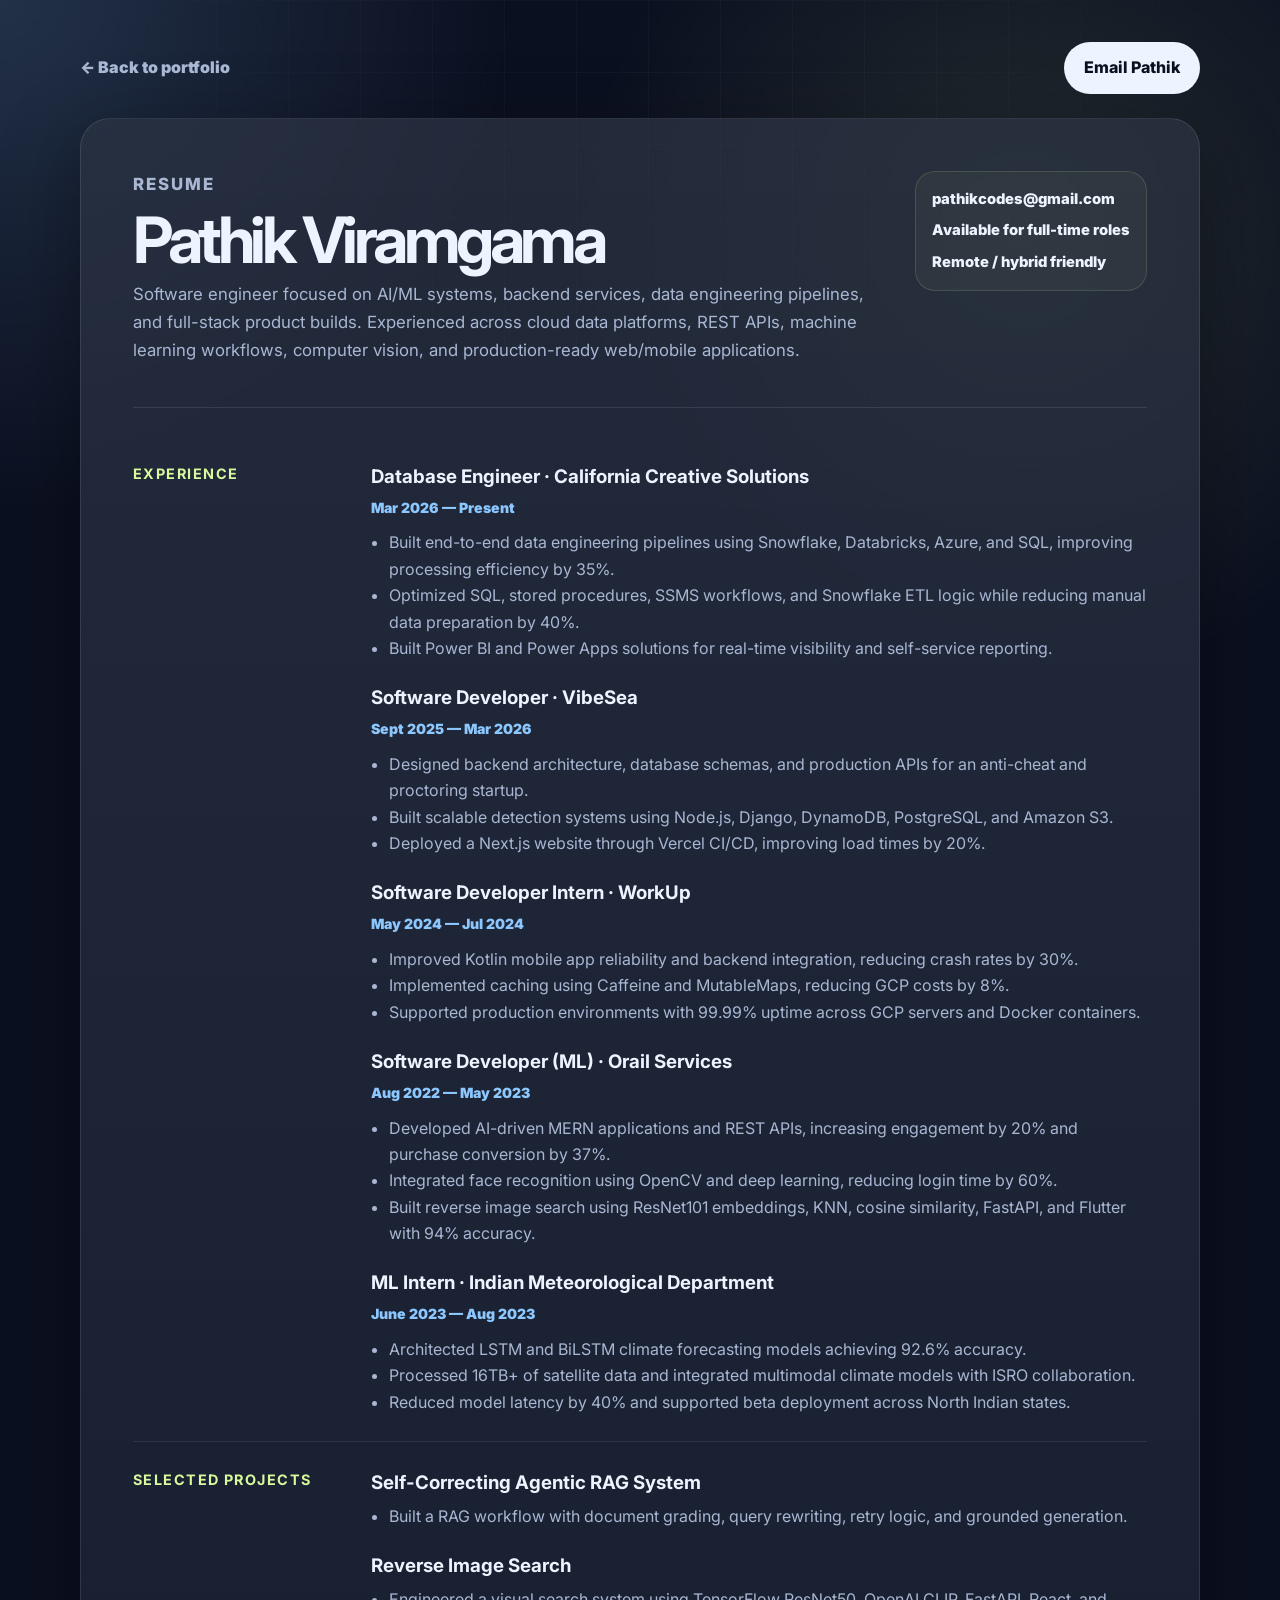
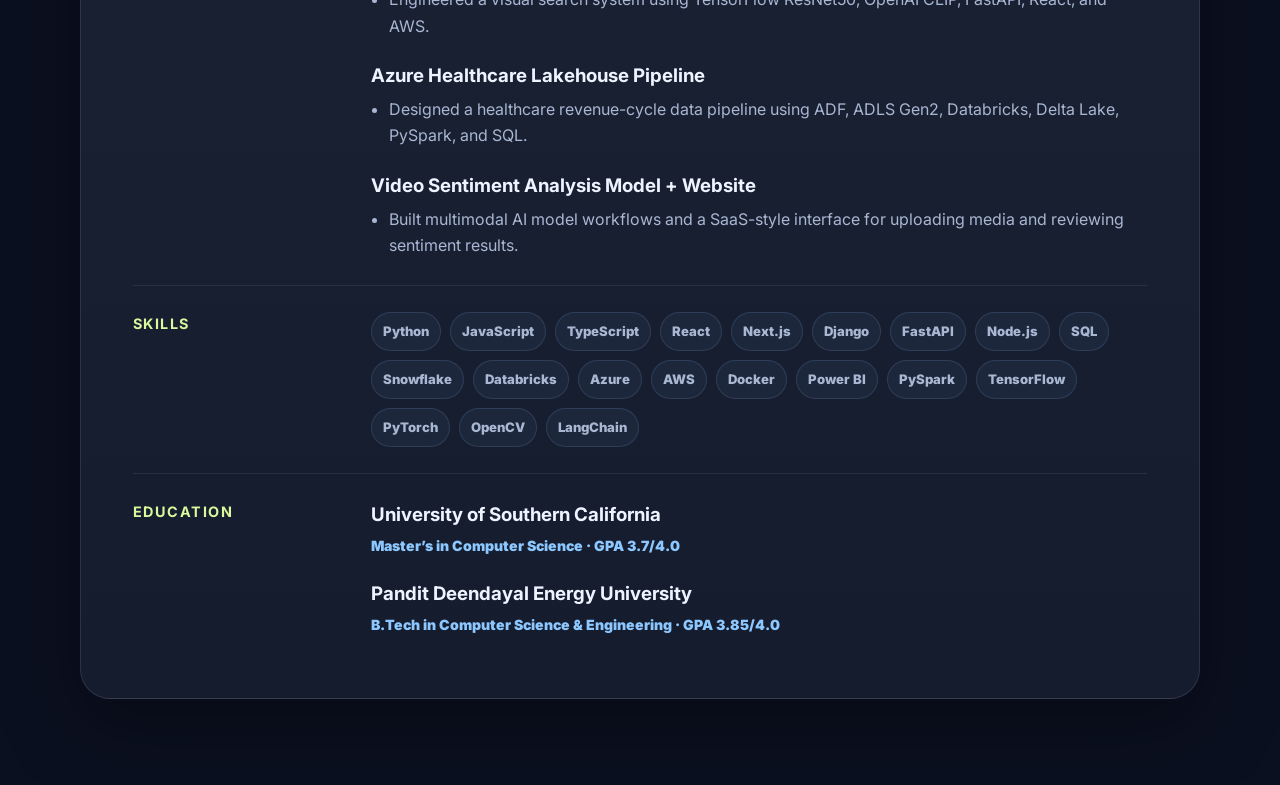
==== commit 6ce20ef4: "llm-router update" ====
--- a/resume.html
+++ b/resume.html
@@ -1,6 +1,9 @@
 <!DOCTYPE html>
 <html lang="en">
+
 <head>
+  <link rel="icon" type="image/svg+xml" href="assets/icons/favicon.svg" />
+  <link rel="shortcut icon" href="assets/icons/favicon.svg" />
   <meta charset="UTF-8" />
   <meta name="viewport" content="width=device-width, initial-scale=1.0" />
   <title>Pathik Viramgama · Resume</title>
@@ -9,6 +12,7 @@
   <link href="https://fonts.googleapis.com/css2?family=Inter:wght@400;600;700;800;900&display=swap" rel="stylesheet" />
   <link rel="stylesheet" href="style.css" />
 </head>
+
 <body class="resume-page-body">
   <main class="resume-page container">
     <div class="resume-topbar">
@@ -21,11 +25,12 @@
         <div>
           <p class="eyebrow">Resume</p>
           <h1>Pathik Viramgama</h1>
-          <p>Software engineer focused on AI/ML systems, backend services, data engineering pipelines, and full-stack product builds. Experienced across cloud data platforms, REST APIs, machine learning workflows, computer vision, and production-ready web/mobile applications.</p>
+          <p>Software engineer focused on AI/ML systems, backend services, data engineering pipelines, and full-stack
+            product builds. Experienced across cloud data platforms, REST APIs, machine learning workflows, computer
+            vision, and production-ready web/mobile applications.</p>
         </div>
         <aside class="resume-contact">
           <a href="mailto:pathikcodes@gmail.com">pathikcodes@gmail.com</a>
-          <a href="https://www.linkedin.com/in/pathikviramgama15/" target="_blank" rel="noreferrer">LinkedIn Profile</a>
           <span>Available for full-time roles</span>
           <span>Remote / hybrid friendly</span>
         </aside>
@@ -38,8 +43,10 @@
             <h3>Database Engineer · California Creative Solutions</h3>
             <p class="resume-meta">Mar 2026 — Present</p>
             <ul>
-              <li>Built end-to-end data engineering pipelines using Snowflake, Databricks, Azure, and SQL, improving processing efficiency by 35%.</li>
-              <li>Optimized SQL, stored procedures, SSMS workflows, and Snowflake ETL logic while reducing manual data preparation by 40%.</li>
+              <li>Built end-to-end data engineering pipelines using Snowflake, Databricks, Azure, and SQL, improving
+                processing efficiency by 35%.</li>
+              <li>Optimized SQL, stored procedures, SSMS workflows, and Snowflake ETL logic while reducing manual data
+                preparation by 40%.</li>
               <li>Built Power BI and Power Apps solutions for real-time visibility and self-service reporting.</li>
             </ul>
           </div>
@@ -48,7 +55,8 @@
             <h3>Software Developer · VibeSea</h3>
             <p class="resume-meta">Sept 2025 — Mar 2026</p>
             <ul>
-              <li>Designed backend architecture, database schemas, and production APIs for an anti-cheat and proctoring startup.</li>
+              <li>Designed backend architecture, database schemas, and production APIs for an anti-cheat and proctoring
+                startup.</li>
               <li>Built scalable detection systems using Node.js, Django, DynamoDB, PostgreSQL, and Amazon S3.</li>
               <li>Deployed a Next.js website through Vercel CI/CD, improving load times by 20%.</li>
             </ul>
@@ -68,9 +76,11 @@
             <h3>Software Developer (ML) · Orail Services</h3>
             <p class="resume-meta">Aug 2022 — May 2023</p>
             <ul>
-              <li>Developed AI-driven MERN applications and REST APIs, increasing engagement by 20% and purchase conversion by 37%.</li>
+              <li>Developed AI-driven MERN applications and REST APIs, increasing engagement by 20% and purchase
+                conversion by 37%.</li>
               <li>Integrated face recognition using OpenCV and deep learning, reducing login time by 60%.</li>
-              <li>Built reverse image search using ResNet101 embeddings, KNN, cosine similarity, FastAPI, and Flutter with 94% accuracy.</li>
+              <li>Built reverse image search using ResNet101 embeddings, KNN, cosine similarity, FastAPI, and Flutter
+                with 94% accuracy.</li>
             </ul>
           </div>
 
@@ -79,7 +89,8 @@
             <p class="resume-meta">June 2023 — Aug 2023</p>
             <ul>
               <li>Architected LSTM and BiLSTM climate forecasting models achieving 92.6% accuracy.</li>
-              <li>Processed 16TB+ of satellite data and integrated multimodal climate models with ISRO collaboration.</li>
+              <li>Processed 16TB+ of satellite data and integrated multimodal climate models with ISRO collaboration.
+              </li>
               <li>Reduced model latency by 40% and supported beta deployment across North Indian states.</li>
             </ul>
           </div>
@@ -92,25 +103,29 @@
           <div class="resume-item">
             <h3>Self-Correcting Agentic RAG System</h3>
             <ul>
-              <li>Built a RAG workflow with document grading, query rewriting, retry logic, and grounded generation.</li>
+              <li>Built a RAG workflow with document grading, query rewriting, retry logic, and grounded generation.
+              </li>
             </ul>
           </div>
           <div class="resume-item">
             <h3>Reverse Image Search</h3>
             <ul>
-              <li>Engineered a visual search system using TensorFlow ResNet50, OpenAI CLIP, FastAPI, React, and AWS.</li>
+              <li>Engineered a visual search system using TensorFlow ResNet50, OpenAI CLIP, FastAPI, React, and AWS.
+              </li>
             </ul>
           </div>
           <div class="resume-item">
             <h3>Azure Healthcare Lakehouse Pipeline</h3>
             <ul>
-              <li>Designed a healthcare revenue-cycle data pipeline using ADF, ADLS Gen2, Databricks, Delta Lake, PySpark, and SQL.</li>
+              <li>Designed a healthcare revenue-cycle data pipeline using ADF, ADLS Gen2, Databricks, Delta Lake,
+                PySpark, and SQL.</li>
             </ul>
           </div>
           <div class="resume-item">
             <h3>Video Sentiment Analysis Model + Website</h3>
             <ul>
-              <li>Built multimodal AI model workflows and a SaaS-style interface for uploading media and reviewing sentiment results.</li>
+              <li>Built multimodal AI model workflows and a SaaS-style interface for uploading media and reviewing
+                sentiment results.</li>
             </ul>
           </div>
         </div>
@@ -142,4 +157,5 @@
     </article>
   </main>
 </body>
-</html>
+
+</html>
--- a/style.css
+++ b/style.css
@@ -4265,9 +4265,9 @@
 
 .route-two {
   left: calc(50% - 2px);
-  top: 62px;
+  top: 45px;
   width: 2px;
-  height: 32px;
+  height: calc(100% - 105px);
   background: rgba(217,249,157,0.4);
 }
 
@@ -4319,7 +4319,7 @@
 
 .uptime-ring {
   position: absolute;
-  right: 28px;
+  right: 15px;
   top: 26px;
   width: 54px;
   height: 54px;
@@ -4332,7 +4332,7 @@
 
 .cache-chip {
   position: absolute;
-  right: 22px;
+  right: 64px;
   bottom: 24px;
   padding: 6px 9px;
   border-radius: 999px;
@@ -4648,6 +4648,7 @@
 
 .ml-work-visual {
   position: relative;
+  
 }
 
 .vision-frame {
@@ -4861,19 +4862,19 @@
   height: 10px;
 }
 
-.recent-mission-board .recent-work-card:nth-of-type(4) .embedding-node.e1 { right: 70px; top: 34px; }
-.recent-mission-board .recent-work-card:nth-of-type(4) .embedding-node.e2 { right: 34px; top: 58px; }
-.recent-mission-board .recent-work-card:nth-of-type(4) .embedding-node.e3 { right: 76px; bottom: 28px; }
+.recent-mission-board .recent-work-card:nth-of-type(4) .embedding-node.e1 { right: 90px; top: 34px; }
+.recent-mission-board .recent-work-card:nth-of-type(4) .embedding-node.e2 { right: 54px; top: 58px; }
+.recent-mission-board .recent-work-card:nth-of-type(4) .embedding-node.e3 { right: 96px; bottom: 28px; }
 
 .recent-mission-board .recent-work-card:nth-of-type(4) .embedding-link.el1 {
-  right: 48px;
-  top: 51px;
+  right: 60px;
+  top: 45px;
   width: 35px;
 }
 
 .recent-mission-board .recent-work-card:nth-of-type(4) .embedding-link.el2 {
-  right: 46px;
-  top: 75px;
+  right: 25px;
+  top: 67px;
   width: 42px;
 }
 
@@ -9167,3 +9168,67 @@
     opacity: 0.28;
   }
 }
+
+/* Ask Pathik AI fixed-size chat box with scrollable messages */
+.portfolio-ai-panel {
+  width: min(620px, calc(100vw - 40px));
+  max-width: 620px;
+}
+
+.portfolio-ai-shell {
+  height: min(720px, calc(100vh - 120px));
+  max-height: min(720px, calc(100vh - 120px));
+  display: flex;
+  flex-direction: column;
+  overflow: hidden;
+}
+
+/* Header, note, suggestions, and input stay fixed */
+.portfolio-ai-header,
+.portfolio-ai-note,
+.portfolio-ai-suggestions,
+.portfolio-ai-form {
+  flex: 0 0 auto;
+}
+
+/* Only this middle chat area scrolls */
+.portfolio-ai-messages {
+  flex: 1 1 auto;
+  min-height: 0;
+  overflow-y: auto;
+  overflow-x: hidden;
+  padding-right: 8px;
+  overscroll-behavior: contain;
+  scroll-behavior: smooth;
+}
+
+/* Cleaner scrollbar */
+.portfolio-ai-messages::-webkit-scrollbar {
+  width: 8px;
+}
+
+.portfolio-ai-messages::-webkit-scrollbar-track {
+  background: rgba(255, 255, 255, 0.04);
+  border-radius: 999px;
+}
+
+.portfolio-ai-messages::-webkit-scrollbar-thumb {
+  background: rgba(217, 249, 157, 0.28);
+  border-radius: 999px;
+}
+
+.portfolio-ai-messages::-webkit-scrollbar-thumb:hover {
+  background: rgba(217, 249, 157, 0.45);
+}
+
+/* Mobile-safe sizing */
+@media (max-width: 640px) {
+  .portfolio-ai-panel {
+    width: calc(100vw - 24px);
+  }
+
+  .portfolio-ai-shell {
+    height: min(680px, calc(100vh - 92px));
+    max-height: min(680px, calc(100vh - 92px));
+  }
+}
